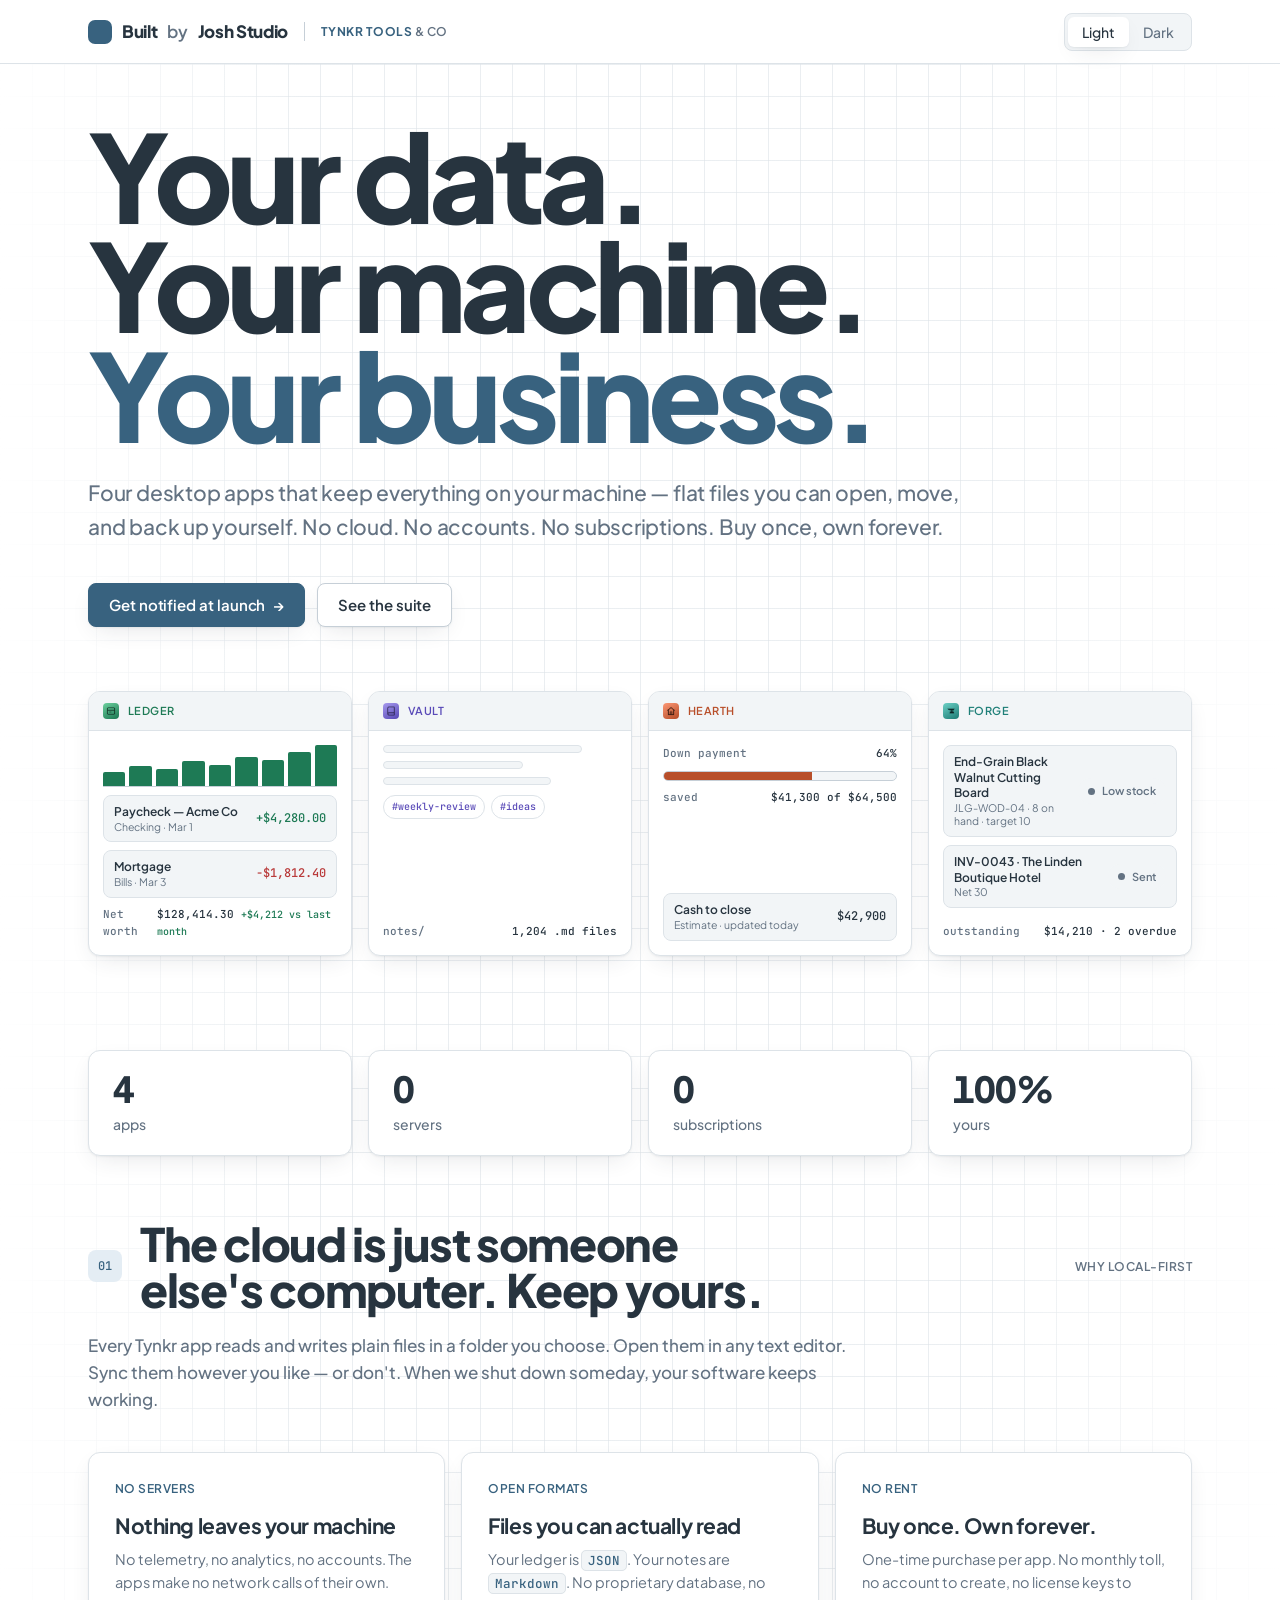
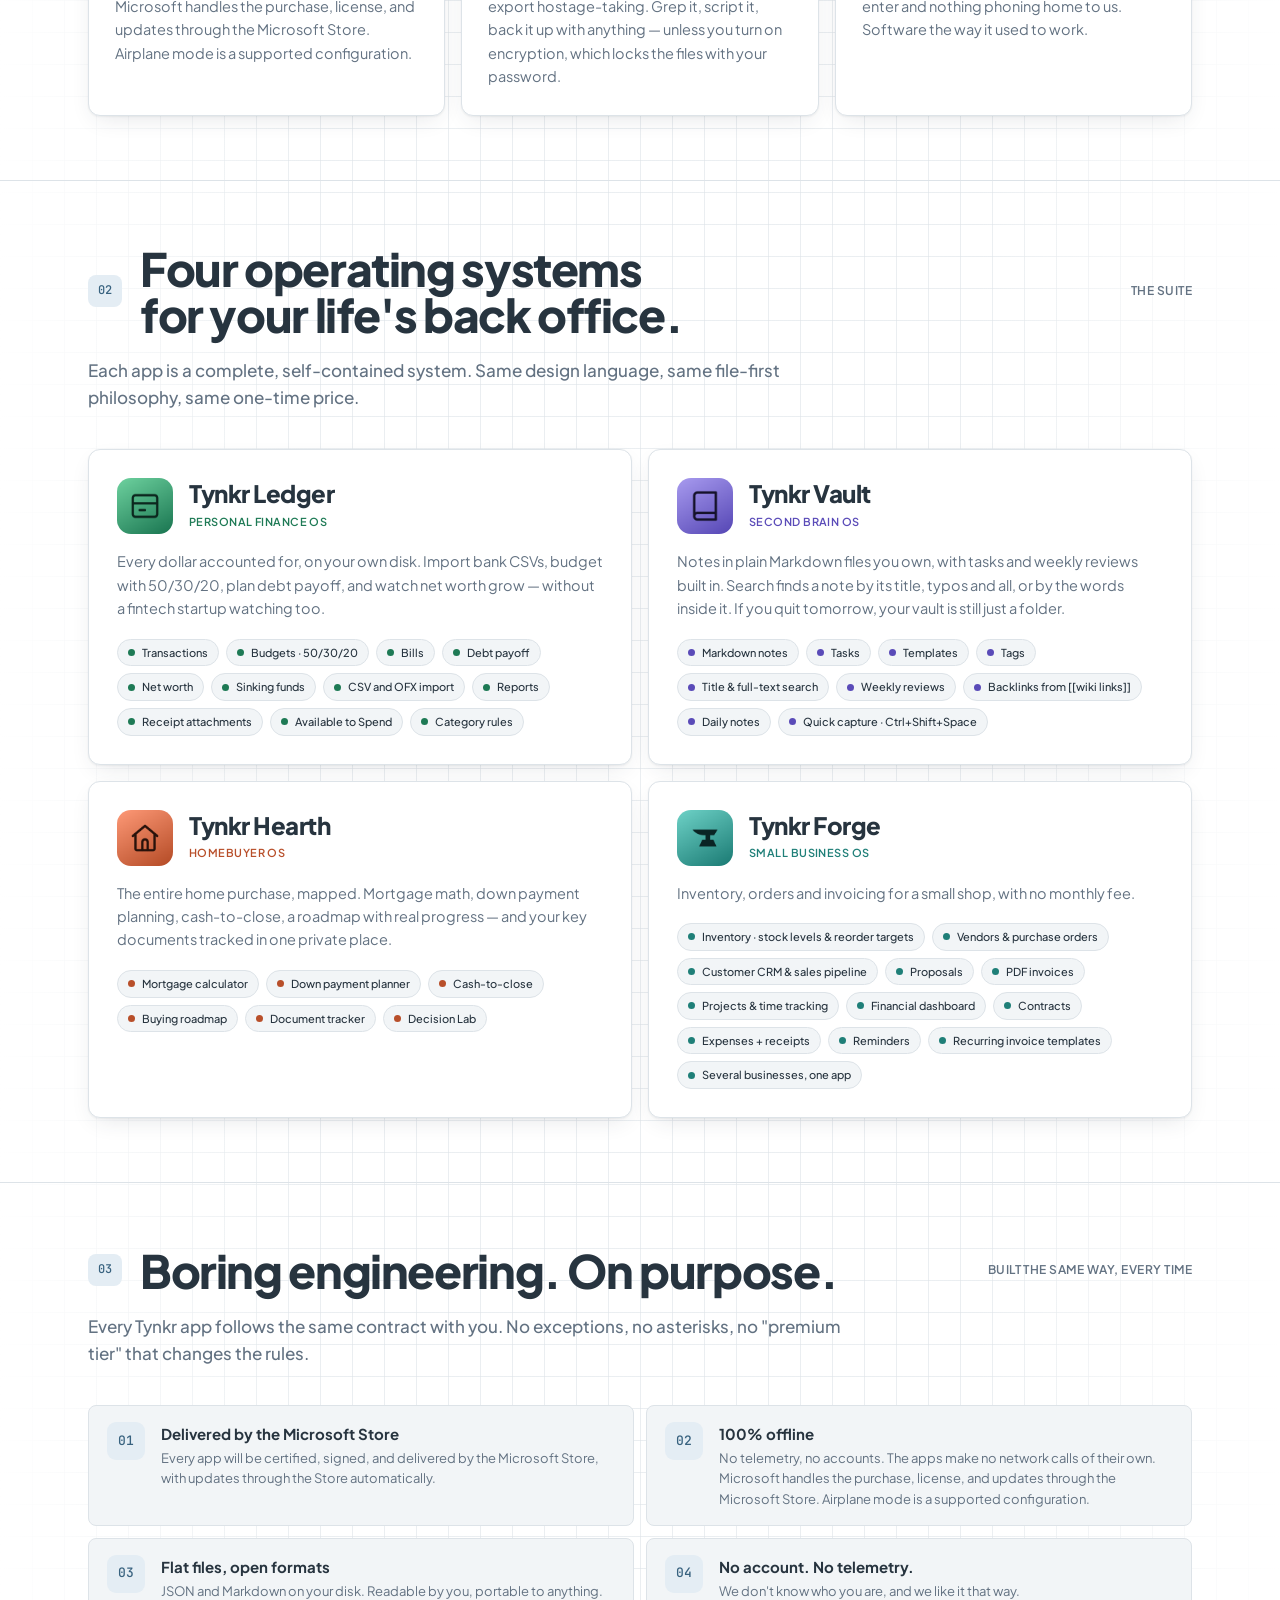
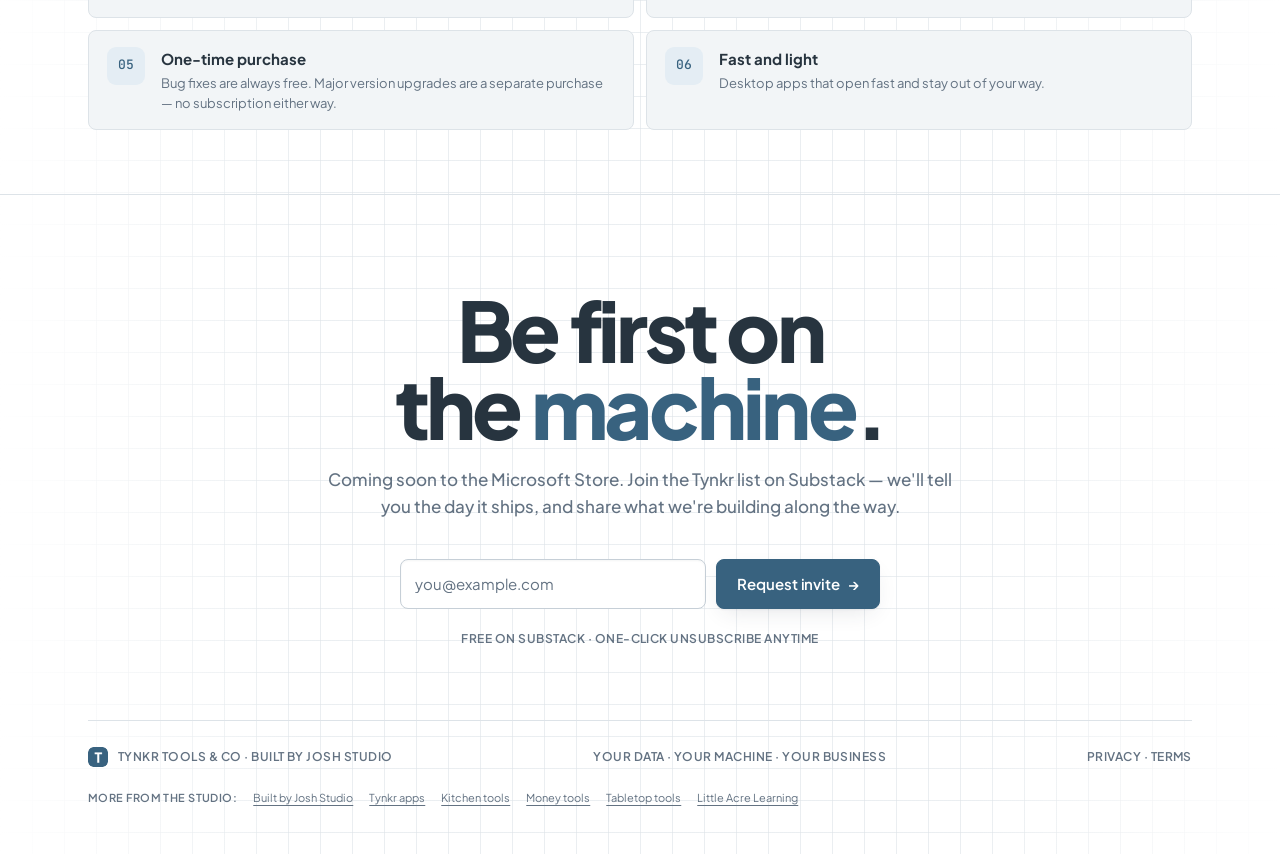
==== index.html @ cd7ef838 "Forge dark hero, stock row, verified feature badges + Hearth rows, Vault encryption FAQ; drop unused" ====
<!doctype html>
<html lang="en" data-theme="light" data-screen-label="Tynkr Landing — Kinetic">
<head>
<meta charset="utf-8">
<!-- Google Analytics 4 -->
<script async src="https://www.googletagmanager.com/gtag/js?id=G-QDSPBB7S9J"></script>
<script>
  window.dataLayer = window.dataLayer || [];
  function gtag(){dataLayer.push(arguments);}
  gtag('js', new Date());
  gtag('config', 'G-QDSPBB7S9J');
</script>
<meta name="viewport" content="width=device-width,initial-scale=1">
<title>Tynkr Tools &amp; Co — Your data. Your machine. Your business.</title>
<meta name="description" content="Four privacy-first desktop apps for Windows. Your data in flat files on your machine — no cloud, no accounts, no subscriptions.">
<meta name="robots" content="max-image-preview:large, max-snippet:-1, max-video-preview:-1">
<link rel="canonical" href="https://tynkr.builtbyjoshstudio.com/">
<meta property="og:title" content="Tynkr Tools &amp; Co — Your data. Your machine. Your business.">
<meta property="og:description" content="Four privacy-first desktop apps for Windows. Your data in flat files on your machine — no cloud, no accounts, no subscriptions.">
<meta property="og:image" content="https://tynkr.builtbyjoshstudio.com/assets/og-card.png">
<meta property="og:image:width" content="1200">
<meta property="og:image:height" content="630">
<meta property="og:image:alt" content="Tynkr Tools & Co — Your data. Your machine. Your business.">
<meta property="og:site_name" content="Tynkr Tools & Co">
<meta name="twitter:card" content="summary_large_image">
<meta name="twitter:image" content="https://tynkr.builtbyjoshstudio.com/assets/og-card.png">
<link rel="icon" href="/favicon.ico" sizes="any">
<link rel="icon" type="image/png" sizes="32x32" href="/favicon-32x32.png">
<link rel="icon" type="image/png" sizes="16x16" href="/favicon-16x16.png">
<link rel="apple-touch-icon" sizes="180x180" href="/apple-touch-icon.png">
<meta property="og:type" content="website">
<meta property="og:url" content="https://tynkr.builtbyjoshstudio.com/">
<script type="application/ld+json">{"@context":"https://schema.org","@type":"Organization","name":"Tynkr Tools & Co","url":"https://tynkr.builtbyjoshstudio.com/","logo":"https://tynkr.builtbyjoshstudio.com/assets/tynkr-tools-512.png","email":"support@builtbyjoshstudio.com","parentOrganization":{"@type":"Organization","@id":"https://builtbyjoshstudio.com/#organization","name":"Built by Josh Studio LLC","url":"https://builtbyjoshstudio.com/"}}</script>
<script type="application/ld+json">{"@context":"https://schema.org","@type":"WebSite","name":"Tynkr Tools & Co","url":"https://tynkr.builtbyjoshstudio.com/","description":"Four privacy-first desktop apps for Windows. Your data in flat files on your machine — no cloud, no accounts, no subscriptions."}</script>
<script type="application/ld+json">{"@context":"https://schema.org","@type":"ItemList","name":"Tynkr desktop app suite","itemListElement":[{"@type":"ListItem","position":1,"name":"Tynkr Ledger — Personal Finance OS","url":"https://tynkr.builtbyjoshstudio.com/ledger/"},{"@type":"ListItem","position":2,"name":"Tynkr Vault — Second Brain OS","url":"https://tynkr.builtbyjoshstudio.com/vault/"},{"@type":"ListItem","position":3,"name":"Tynkr Hearth — Homebuyer OS","url":"https://tynkr.builtbyjoshstudio.com/hearth/"},{"@type":"ListItem","position":4,"name":"Tynkr Forge — Small Business OS","url":"https://tynkr.builtbyjoshstudio.com/forge/"}]}</script>
<link rel="preload" href="/fonts/PlusJakartaSans-Variable.woff2" as="font" type="font/woff2" crossorigin>
<link rel="stylesheet" href="/css/tokens.css">
<link rel="stylesheet" href="/css/components.css">
<link rel="stylesheet" href="/css/tynkr.css">
</head>
<body>

<!-- ===== TOP BAR ===== -->
<header class="nav tk-nav">
  <div class="wrap">
    <div class="tk-brand">
      <a class="wordmark" href="/">Built <em>by</em> Josh Studio</a>
      <span class="line-tag"><b>TYNKR TOOLS</b> &amp; CO</span>
    </div>
    <div class="switch" role="group" aria-label="Theme">
      <button type="button" data-theme-btn="light" aria-pressed="true">Light</button>
      <button type="button" data-theme-btn="dark" aria-pressed="false">Dark</button>
    </div>
  </div>
</header>

<main>

  <!-- ===== HERO ===== -->
  <header class="hero" data-screen-label="Hero">
    <div class="wrap">
      <h1>Your data.<br>Your machine.<br><span class="em">Your business.</span></h1>
      <p class="hero-sub">Four desktop apps that keep everything on your machine — flat files you can open, move, and back up yourself. No cloud. No accounts. No subscriptions. Buy once, own forever.</p>

      <div class="hero-cta">
        <a class="btn primary" href="#beta">Get notified at launch <span class="arr">→</span></a>
        <a class="btn ghost" href="#apps">See the suite</a>
      </div>

      <!-- suite visual: flat solid app windows -->
      <div class="suite" aria-hidden="true">
        <div class="appwin">
          <div class="tbar"><img data-appfb="ledger" src="assets/tynkr-ledger-300.png" alt="" width="300" height="300">Ledger</div>
          <div class="body">
            <div class="spark" id="spark" aria-hidden="true"><i style="height:34%"></i><i style="height:48%"></i><i style="height:41%"></i><i style="height:60%"></i><i style="height:52%"></i><i style="height:71%"></i><i style="height:64%"></i><i style="height:83%"></i><i style="height:100%"></i></div>
            <div class="txstack" id="txstack">
              <div class="mini"><div><div class="tt">Paycheck — Acme Co</div><div class="ss">Checking · Mar 1</div></div><span class="amt" style="color:var(--pos)">+$4,280.00</span></div>
              <div class="mini"><div><div class="tt">Mortgage</div><div class="ss">Bills · Mar 3</div></div><span class="amt" style="color:var(--neg)">−$1,812.40</span></div>
            </div>
            <div class="klabel"><span>Net worth</span><span><b id="networth">$128,414.30</b><i class="delta">+$4,212 vs last month</i></span></div>
          </div>
        </div>
        <div class="appwin">
          <div class="tbar"><img data-appfb="vault" src="assets/tynkr-vault-300.png" alt="" width="300" height="300">Vault</div>
          <div class="body">
            <div class="noteline a"></div>
            <div class="noteline b"></div>
            <div class="noteline c"></div>
            <div class="tagrow"><span>#weekly-review</span><span>#ideas</span></div>
            <div class="klabel"><span>notes/</span><b>1,204 .md files</b></div>
          </div>
        </div>
        <div class="appwin">
          <div class="tbar"><img data-appfb="hearth" src="assets/tynkr-hearth-300.png" alt="" width="300" height="300">Hearth</div>
          <div class="body">
            <div class="klabel"><span>Down payment</span><b>64%</b></div>
            <div class="prog" id="hearth-prog"><i></i></div>
            <div class="klabel"><span>saved</span><b>$41,300 of $64,500</b></div>
            <div class="mini"><div><div class="tt">Cash to close</div><div class="ss">Estimate · updated today</div></div><span class="amt">$42,900</span></div>
          </div>
        </div>
        <div class="appwin">
          <div class="tbar"><img data-appfb="forge" src="assets/tynkr-forge-300.png" alt="" width="300" height="300">Forge</div>
          <div class="body">
            <div class="mini"><div><div class="tt">End-Grain Black Walnut Cutting Board</div><div class="ss">JLG-WOD-04 · 8 on hand · target 10</div></div><span class="badge plain"><span class="d"></span>Low stock</span></div>
            <div class="mini"><div><div class="tt">INV-0043 · The Linden Boutique Hotel</div><div class="ss">Net 30</div></div><span class="badge plain"><span class="d"></span>Sent</span></div>
            <div class="klabel"><span>outstanding</span><b>$14,210 · 2 overdue</b></div>
          </div>
        </div>
      </div>
    </div>
  </header>

  <!-- ===== STATS BAND ===== -->
  <div class="statband" data-screen-label="Stats band">
    <div class="wrap statrow" id="statrow">
      <div class="stat"><b data-count="4" data-suffix="">4</b><span>apps</span></div>
      <div class="stat"><b data-count="0" data-suffix="">0</b><span>servers</span></div>
      <div class="stat"><b data-count="0" data-suffix="">0</b><span>subscriptions</span></div>
      <div class="stat"><b data-count="100" data-suffix="%">100%</b><span>yours</span></div>
    </div>
  </div>

  <!-- ===== 01 · LOCAL-FIRST ===== -->
  <section class="s" id="local-first" style="margin-top:0;border-top:0" data-screen-label="Local-first pitch">
    <div class="wrap">
      <div class="s-head reveal">
        <span class="s-num">01</span>
        <h2>The cloud is just someone else's computer. Keep yours.</h2>
        <span class="tag">Why local-first</span>
      </div>
      <p class="lead reveal">Every Tynkr app reads and writes plain files in a folder you choose. Open them in any text editor. Sync them however you like — or don't. When we shut down someday, your software keeps working.</p>
      <div class="panel-grid">
        <div class="panel reveal">
          <span class="cap">No servers</span>
          <h3>Nothing leaves your machine</h3>
          <p>No telemetry, no analytics, no accounts. The apps make no network calls of their own. Microsoft handles the purchase, license, and updates through the Microsoft Store. Airplane mode is a supported configuration.</p>
        </div>
        <div class="panel reveal">
          <span class="cap">Open formats</span>
          <h3>Files you can actually read</h3>
          <p>Your ledger is <code>JSON</code>. Your notes are <code>Markdown</code>. No proprietary database, no export hostage-taking. Grep it, script it, back it up with anything — unless you turn on encryption, which locks the files with your password.</p>
        </div>
        <div class="panel reveal">
          <span class="cap">No rent</span>
          <h3>Buy once. Own forever.</h3>
          <p>One-time purchase per app. No monthly toll, no account to create, no license keys to enter and nothing phoning home to us. Software the way it used to work.</p>
        </div>
      </div>
    </div>
  </section>

  <!-- ===== 02 · THE SUITE ===== -->
  <section class="s" id="apps" data-screen-label="Four apps">
    <div class="wrap">
      <div class="s-head reveal">
        <span class="s-num">02</span>
        <h2>Four operating systems for your life's back office.</h2>
        <span class="tag">The suite</span>
      </div>
      <p class="lead reveal">Each app is a complete, self-contained system. Same design language, same file-first philosophy, same one-time price.</p>
      <div class="apps-grid">
        <a class="app-card reveal" href="/ledger/" style="--ac:var(--c-ledger)">
          <div class="app-head">
            <img data-appfb="ledger" src="assets/tynkr-ledger-300.png" alt="Tynkr Ledger icon" width="300" height="300">
            <div><span class="name">Tynkr Ledger</span><span class="os">Personal Finance OS</span></div>
          </div>
          <p class="desc">Every dollar accounted for, on your own disk. Import bank CSVs, budget with 50/30/20, plan debt payoff, and watch net worth grow — without a fintech startup watching too.</p>
          <div class="feat">
            <span class="badge"><span class="d"></span>Transactions</span><span class="badge"><span class="d"></span>Budgets · 50/30/20</span><span class="badge"><span class="d"></span>Bills</span><span class="badge"><span class="d"></span>Debt payoff</span><span class="badge"><span class="d"></span>Net worth</span><span class="badge"><span class="d"></span>Sinking funds</span><span class="badge"><span class="d"></span>CSV and OFX import</span><span class="badge"><span class="d"></span>Reports</span><span class="badge"><span class="d"></span>Receipt attachments</span><span class="badge"><span class="d"></span>Available to Spend</span><span class="badge"><span class="d"></span>Category rules</span>
          </div>
        </a>
        <a class="app-card reveal" href="/vault/" style="--ac:var(--c-vault)">
          <div class="app-head">
            <img data-appfb="vault" src="assets/tynkr-vault-300.png" alt="Tynkr Vault icon" width="300" height="300">
            <div><span class="name">Tynkr Vault</span><span class="os">Second Brain OS</span></div>
          </div>
          <p class="desc">Notes in plain Markdown files you own, with tasks and weekly reviews built in. Search finds a note by its title, typos and all, or by the words inside it. If you quit tomorrow, your vault is still just a folder.</p>
          <div class="feat">
            <span class="badge"><span class="d"></span>Markdown notes</span><span class="badge"><span class="d"></span>Tasks</span><span class="badge"><span class="d"></span>Templates</span><span class="badge"><span class="d"></span>Tags</span><span class="badge"><span class="d"></span>Title &amp; full-text search</span><span class="badge"><span class="d"></span>Weekly reviews</span><span class="badge"><span class="d"></span>Backlinks from [[wiki links]]</span><span class="badge"><span class="d"></span>Daily notes</span><span class="badge"><span class="d"></span>Quick capture · Ctrl+Shift+Space</span>
          </div>
        </a>
        <a class="app-card reveal" href="/hearth/" style="--ac:var(--c-hearth)">
          <div class="app-head">
            <img data-appfb="hearth" src="assets/tynkr-hearth-300.png" alt="Tynkr Hearth icon" width="300" height="300">
            <div><span class="name">Tynkr Hearth</span><span class="os">Homebuyer OS</span></div>
          </div>
          <p class="desc">The entire home purchase, mapped. Mortgage math, down payment planning, cash-to-close, a roadmap with real progress — and your key documents tracked in one private place.</p>
          <div class="feat">
            <span class="badge"><span class="d"></span>Mortgage calculator</span><span class="badge"><span class="d"></span>Down payment planner</span><span class="badge"><span class="d"></span>Cash-to-close</span><span class="badge"><span class="d"></span>Buying roadmap</span><span class="badge"><span class="d"></span>Document tracker</span><span class="badge"><span class="d"></span>Decision Lab</span>
          </div>
        </a>
        <a class="app-card reveal" href="/forge/" style="--ac:var(--c-forge)">
          <div class="app-head">
            <img data-appfb="forge" src="assets/tynkr-forge-300.png" alt="Tynkr Forge icon" width="300" height="300">
            <div><span class="name">Tynkr Forge</span><span class="os">Small Business OS</span></div>
          </div>
          <p class="desc">Inventory, orders and invoicing for a small shop, with no monthly fee.</p>
          <div class="feat">
            <span class="badge"><span class="d"></span>Inventory · stock levels &amp; reorder targets</span><span class="badge"><span class="d"></span>Vendors &amp; purchase orders</span><span class="badge"><span class="d"></span>Customer CRM &amp; sales pipeline</span><span class="badge"><span class="d"></span>Proposals</span><span class="badge"><span class="d"></span>PDF invoices</span><span class="badge"><span class="d"></span>Projects &amp; time tracking</span><span class="badge"><span class="d"></span>Financial dashboard</span><span class="badge"><span class="d"></span>Contracts</span><span class="badge"><span class="d"></span>Expenses + receipts</span><span class="badge"><span class="d"></span>Reminders</span><span class="badge"><span class="d"></span>Recurring invoice templates</span><span class="badge"><span class="d"></span>Several businesses, one app</span>
          </div>
        </a>
      </div>
    </div>
  </section>

  <!-- ===== 03 · ENGINEERING ===== -->
  <section class="s" id="engineering" data-screen-label="Engineering trust">
    <div class="wrap">
      <div class="s-head reveal">
        <span class="s-num">03</span>
        <h2>Boring engineering. On purpose.</h2>
        <span class="tag">Built the same way, every time</span>
      </div>
      <p class="lead reveal">Every Tynkr app follows the same contract with you. No exceptions, no asterisks, no "premium tier" that changes the rules.</p>
      <div class="eng-rows">
        <div class="li reveal"><div class="av">01</div><div><div class="tt">Delivered by the Microsoft Store</div><div class="ss">Every app will be certified, signed, and delivered by the Microsoft Store, with updates through the Store automatically.</div></div></div>
        <div class="li reveal"><div class="av">02</div><div><div class="tt">100% offline</div><div class="ss">No telemetry, no accounts. The apps make no network calls of their own. Microsoft handles the purchase, license, and updates through the Microsoft Store. Airplane mode is a supported configuration.</div></div></div>
        <div class="li reveal"><div class="av">03</div><div><div class="tt">Flat files, open formats</div><div class="ss">JSON and Markdown on your disk. Readable by you, portable to anything.</div></div></div>
        <div class="li reveal"><div class="av">04</div><div><div class="tt">No account. No telemetry.</div><div class="ss">We don't know who you are, and we like it that way.</div></div></div>
        <div class="li reveal"><div class="av">05</div><div><div class="tt">One-time purchase</div><div class="ss">Bug fixes are always free. Major version upgrades are a separate purchase — no subscription either way.</div></div></div>
        <div class="li reveal"><div class="av">06</div><div><div class="tt">Fast and light</div><div class="ss">Desktop apps that open fast and stay out of your way.</div></div></div>
      </div>
    </div>
  </section>

  <!-- ===== BETA CTA ===== -->
  <section class="closing" id="beta" data-screen-label="Beta signup">
    <div class="wrap">
      <h2 class="reveal">Be first on<br>the <span class="em">machine</span>.</h2>
      <p class="reveal">Coming soon to the Microsoft Store. Join the Tynkr list on Substack — we'll tell you the day it ships, and share what we're building along the way.</p>
      <form class="beta-form reveal" id="beta-form">
        <input type="email" name="email" required placeholder="you@example.com" aria-label="Email address">
        <button class="btn primary" type="submit">Request invite <span class="arr">→</span></button>
      </form>
      <p class="form-done" id="form-done">✓ You're on the list. One email, when it's ready. That's it.</p>
      <p class="form-err" id="form-err">Something went wrong — nothing was sent. Please try again, or email <a href="mailto:support@builtbyjoshstudio.com">support@builtbyjoshstudio.com</a>.</p>
      <p class="form-note">Free on Substack · one-click unsubscribe anytime</p>
    </div>
  </section>

  <div class="wrap">
    <div class="foot">
      <span class="fb"><img data-appfb="tools" src="assets/tynkr-tools-512.png" alt="" width="512" height="512">TYNKR TOOLS &amp; CO · BUILT BY JOSH STUDIO</span>
      <span>YOUR DATA · YOUR MACHINE · YOUR BUSINESS</span><span><a href="/privacy/">PRIVACY</a> · <a href="/terms/">TERMS</a></span>
    </div>
    <nav aria-label="More from Built by Josh Studio" class="studio-links">
      <span>More from the studio:</span>
      <a href="https://builtbyjoshstudio.com/">Built by Josh Studio</a>
      <a href="https://tynkr.builtbyjoshstudio.com/">Tynkr apps</a>
      <a href="https://tools.builtbyjoshstudio.com/">Kitchen tools</a>
      <a href="https://tools.builtbyjoshstudio.com/money/">Money tools</a>
      <a href="https://tools.builtbyjoshstudio.com/tabletop/">Tabletop tools</a>
      <a href="https://littleacrelearning.com/">Little Acre Learning</a>
    </nav>
  </div>

</main>

<script>
  document.documentElement.classList.add('js');

  const order = ['light', 'dark'];
  // Dark is the apps' own dark theme (tokens.css "dark", the same Payne's gray the apps use)
  const ATTR = { light: 'light', dark: 'dark' };
  const btns = [...document.querySelectorAll('[data-theme-btn]')];
  const reduce = window.matchMedia('(prefers-reduced-motion: reduce)').matches;

  // save = true only when the visitor picked the theme; the default is never written
  function applyTheme(t, save) {
    document.documentElement.setAttribute('data-theme', ATTR[t]);
    btns.forEach(b => b.setAttribute('aria-pressed', b.dataset.themeBtn === t ? 'true' : 'false'));
    if (save) { try { localStorage.setItem('tynkr-site-theme', t); } catch (e) {} }
  }

  function setTheme(t, evt) {
    if (!document.startViewTransition || reduce || !evt) { applyTheme(t, true); return; }
    const x = evt.clientX, y = evt.clientY;
    const r = Math.hypot(Math.max(x, innerWidth - x), Math.max(y, innerHeight - y));
    const vt = document.startViewTransition(() => applyTheme(t, true));
    vt.ready.then(() => {
      document.documentElement.animate(
        { clipPath: [`circle(0px at ${x}px ${y}px)`, `circle(${r}px at ${x}px ${y}px)`] },
        { duration: 560, easing: 'cubic-bezier(.4,0,.2,1)', pseudoElement: '::view-transition-new(root)' }
      );
    }).catch(() => {});
    vt.finished.catch(() => {});
  }

  btns.forEach(b => b.addEventListener('click', (e) => setTheme(b.dataset.themeBtn, e)));

  // restore the visitor's own choice; the site opens light (an old saved "mist" opens light too)
  try {
    if (localStorage.getItem('tynkr-site-theme') === 'dark') applyTheme('dark', false);
  } catch (e) {}

  // scroll reveal
  if (!reduce && 'IntersectionObserver' in window) {
    const io = new IntersectionObserver((entries) => {
      entries.forEach((en, i) => {
        if (en.isIntersecting) {
          en.target.style.transitionDelay = Math.min(i * 60, 240) + 'ms';
          en.target.classList.add('in');
          io.unobserve(en.target);
        }
      });
    }, { threshold: 0.12, rootMargin: '0px 0px -8% 0px' });
    document.querySelectorAll('.reveal').forEach(el => io.observe(el));
  } else {
    document.querySelectorAll('.reveal').forEach(el => el.classList.add('in'));
  }

  // beta form — send subscribers to the Tynkr Tools & Co Substack, email pre-filled.
  const SUBSTACK_SUBSCRIBE = 'https://tynkrtoolsco.substack.com/subscribe';
  const betaForm = document.getElementById('beta-form');
  betaForm.addEventListener('submit', (e) => {
    e.preventDefault();
    const input = betaForm.querySelector('input[name="email"]');
    const email = (input.value || '').trim();
    if (!email) { input.focus(); return; }
    const btn = betaForm.querySelector('button');
    btn.disabled = true; btn.firstChild.textContent = 'Taking you there… ';
    window.location.href = SUBSTACK_SUBSCRIBE + '?email=' + encodeURIComponent(email);
  });

  // ---- fintech instrument layer: count-ups, spark reveal, progress fill, live tx ----
  const easeOut = t => 1 - Math.pow(1 - t, 3);

  function countUp(el, target, dur, fmt) {
    if (reduce) { el.textContent = fmt(target); return; }
    const t0 = performance.now();
    (function frame(now) {
      const p = Math.min((now - t0) / dur, 1);
      el.textContent = fmt(target * easeOut(p));
      if (p < 1) requestAnimationFrame(frame);
    })(t0);
  }

  const money = v => '$' + v.toLocaleString('en-US', { minimumFractionDigits: 2, maximumFractionDigits: 2 });

  // net worth + spark + progress: trigger on first reveal of the suite
  const suite = document.querySelector('.suite');
  if (suite) {
    const suiteIO = new IntersectionObserver((es) => {
      es.forEach(en => {
        if (!en.isIntersecting) return;
        suiteIO.disconnect();
        countUp(document.getElementById('networth'), 128414.30, 900, money);
        document.getElementById('spark').classList.add('in');
        requestAnimationFrame(() => document.getElementById('hearth-prog').classList.add('fill'));
      });
    }, { threshold: 0.3 });
    suiteIO.observe(suite);
  }

  // stats band count-ups
  const statrow = document.getElementById('statrow');
  if (statrow) {
    const statIO = new IntersectionObserver((es) => {
      es.forEach(en => {
        if (!en.isIntersecting) return;
        statIO.disconnect();
        statrow.querySelectorAll('[data-count]').forEach(el => {
          const target = +el.dataset.count, sfx = el.dataset.suffix || '';
          countUp(el, target, 900, v => Math.round(v) + sfx);
        });
      });
    }, { threshold: 0.4 });
    statIO.observe(statrow);
  }

  // live transaction feed — cycles while on screen, pauses off-viewport
  const TX = [
    { tt: 'Grocery Outlet', ss: 'Checking · Mar 4', amt: '−$86.12', neg: true },
    { tt: 'Transfer to savings', ss: 'Transfer · Mar 5', amt: '+$150.00', neg: false },
    { tt: 'Electric bill', ss: 'Bills · Mar 6', amt: '−$114.60', neg: true },
    { tt: 'Freelance invoice', ss: 'Checking · Mar 7', amt: '+$975.00', neg: false },
    { tt: 'Internet', ss: 'Bills · Mar 8', amt: '−$69.99', neg: true },
    { tt: 'CSV import — 34 rows', ss: 'Chase · Mar 9', amt: '✓', neg: false }
  ];
  const stack = document.getElementById('txstack');
  if (stack && !reduce) {
    let txi = 0, timer = null;
    const feedIO = new IntersectionObserver((es) => {
      es.forEach(en => {
        if (en.isIntersecting && !timer) timer = setInterval(tick, 6000);
        if (!en.isIntersecting && timer) { clearInterval(timer); timer = null; }
      });
    }, { threshold: 0.2 });
    feedIO.observe(stack);
    function tick() {
      const tx = TX[txi++ % TX.length];
      const row = document.createElement('div');
      row.className = 'mini enter';
      row.innerHTML = '<div><div class="tt"></div><div class="ss"></div></div>' +
        '<span class="amt" style="color:var(' + (tx.neg ? '--neg' : '--pos') + ')"></span>';
      row.querySelector('.tt').textContent = tx.tt;
      row.querySelector('.ss').textContent = tx.ss;
      row.querySelector('.amt').textContent = tx.amt;
      const rows = stack.querySelectorAll('.mini');
      const last = rows[rows.length - 1];
      last.classList.add('exit');
      stack.prepend(row);
      setTimeout(() => last.remove(), 320);
    }
  }

  // icon fallback — flat colored square with app initial if a PNG fails.
  // Runs on the error event AND on images that already 404'd before this
  // script attached (complete && naturalWidth === 0), so the fallback is
  // reliable regardless of when the failed load resolves.
  const FB = { ledger: 'var(--c-ledger)', vault: 'var(--c-vault)', hearth: 'var(--c-hearth)', forge: 'var(--c-forge)', tools: 'var(--accent)' };
  function appFallback(img) {
    if (!img.parentNode) return;
    const app = img.dataset.appfb;
    const size = Math.round(img.getBoundingClientRect().width) || 20;
    const fb = document.createElement('span');
    fb.setAttribute('role', 'img');
    fb.setAttribute('aria-label', img.alt || ('Tynkr ' + app));
    fb.style.cssText = 'display:inline-grid;place-items:center;flex-shrink:0;' +
      'width:' + size + 'px;height:' + size + 'px;border-radius:' + Math.round(size * .24) + 'px;' +
      'background:' + FB[app] + ';color:var(--accent-ink);font-family:var(--font-display);' +
      'font-weight:800;font-size:' + Math.round(size * .52) + 'px;line-height:1;';
    fb.textContent = app.charAt(0).toUpperCase();
    img.replaceWith(fb);
  }
  document.querySelectorAll('img[data-appfb]').forEach(img => {
    img.addEventListener('error', () => appFallback(img), { once: true });
    if (img.complete && img.naturalWidth === 0) appFallback(img);
  });
</script>

</body>
</html>
---- css/tokens.css ----
/* ==========================================================================
   Built by Josh Studio — "Ledger" tokens
   Light-first, white and Payne's gray, one steel blue; a Payne's-gray dark for the apps and a cosmic edition for the zodiac. Linked by every page.
   Default is light; data-theme="slate" (or "dark") is the apps' and tools' dark theme,
   data-theme="cosmic" the zodiac pages. Token names follow Kinetic v5 so
   nothing breaks; old --bbj-* / --tynkr-* names are aliased at the end.
   ========================================================================== */

:root, [data-theme="light"] {
  /* --- ground ------------------------------------------------------------ */
  --canvas:      #ffffff;   /* page */
  --surface:     #ffffff;   /* cards (edge + shadow separate them) */
  --surface-2:   #f2f5f7;   /* inset, cool Payne's tint */
  --surface-3:   #e6ebef;
  --ink:         #27343f;   /* Payne's gray, deep. 12.7:1 on white */
  --ink-2:       #34434f;   /* body text */
  --muted:       #637282;   /* secondary text, 4.9:1 on white */
  --line:        #dde3e8;
  --line-2:      #c6cfd7;

  /* --- brand blue --------------------------------------------------------- */
  --accent:      #38627f;   /* steel blue, Payne's lifted toward action. 6.5:1 on white */
  --accent-ink:  #ffffff;
  --accent-soft: #e4edf4;
  --accent-deep: #27343f;   /* Payne's gray — hero panels, footer */
  --accent-2:    #b5731e;   /* warm brass: the highlighted phrase at display size (4:1, large text only), covers, markers */

  /* --- status --------------------------------------------------------------- */
  --pos:         #1e7a55;   /* 5.3:1 on white */
  --pos-soft:    #e3f3ec;
  --neg:         #b93a3a;   /* 5.6:1 on white */
  --neg-soft:    #fdeaea;

  /* --- shadow: real, soft, two layers ------------------------------------- */
  --shadow:      0 1px 2px rgba(39,52,63,.06), 0 8px 24px -8px rgba(39,52,63,.14);
  --shadow-lg:   0 2px 4px rgba(39,52,63,.06), 0 24px 48px -16px rgba(39,52,63,.2);

  /* --- type ------------------------------------------------------------------ */
  --font-display: "Plus Jakarta Sans", ui-sans-serif, system-ui, sans-serif;
  --font-ui:      "Plus Jakarta Sans", ui-sans-serif, system-ui, sans-serif;
  --font-mono:    "JetBrains Mono", ui-monospace, SFMono-Regular, Menlo, monospace;
  --font-body:    var(--font-ui);

  --text-display: clamp(2.75rem, 5.4vw, 4.75rem);
  --text-h1:      clamp(2.25rem, 3.8vw, 3.25rem);
  --text-h2:      2rem;
  --text-h3:      1.25rem;
  --text-h4:      1.0625rem;
  --text-lead:    1.1875rem;
  --text-body:    1rem;
  --text-ui:      0.9375rem;
  --text-small:   0.875rem;
  --text-label:   0.75rem;

  --leading-display: 1.02;
  --leading-heading: 1.15;
  --leading-body:    1.6;
  --tracking-display: -0.03em;
  --tracking-heading: -0.02em;
  --tracking-label:   0.04em;

  --weight-display: 800;
  --weight-regular: 400;
  --weight-medium:  500;
  --weight-semibold: 600;

  /* --- space ------------------------------------------------------------------- */
  --space-1: 4px;  --space-2: 8px;  --space-3: 12px; --space-4: 16px;
  --space-5: 20px; --space-6: 24px; --space-7: 28px; --space-8: 32px;
  --space-10: 40px; --space-12: 48px; --space-16: 64px; --space-24: 96px;
  --container-max: 1200px;
  --measure: 66ch;
  --gutter: 24px;
  --section-pad: 88px;

  /* --- shape -------------------------------------------------------------------- */
  --r:      12px;   /* cards, media */
  --r-s:    8px;    /* inputs, buttons, chips */
  --r-lg:   20px;   /* hero panels */
  --r-pill: 999px;  /* badges only */
  --rule:   1px solid var(--line-2);
  --hair:   1px solid var(--line);

  /* --- motion --------------------------------------------------------------------- */
  --ease:   cubic-bezier(.2, .7, .2, 1);
  --t-fast: .15s;
  --t-base: .25s;
}

[data-theme="dark"], [data-theme="slate"] {
  /* Payne's gray, dark: the apps' and tools' dark theme */
  --canvas:      #1e2a35;
  --surface:     #263440;
  --surface-2:   #2e3d4a;
  --surface-3:   #374756;
  --ink:         #f2f5f7;
  --ink-2:       #e6ebef;
  --muted:       #a3b1bf;   /* 6.7:1 on canvas */
  --line:        #34434f;
  --line-2:      #46586a;
  --accent:      #9cc3e3;   /* steel lifted: 7.9:1 on canvas */
  --accent-ink:  #1e2a35;
  --accent-soft: #2e3d4a;
  --accent-deep: #141d25;
  --accent-2:    #e0a95a;
  --pos:         #6fd3a0;
  --pos-soft:    #1e3a2d;
  --neg:         #ff9494;
  --neg-soft:    #4a2525;
  --shadow:      0 1px 2px rgba(0,0,0,.25), 0 8px 24px -8px rgba(0,0,0,.45);
  --shadow-lg:   0 2px 4px rgba(0,0,0,.25), 0 24px 48px -16px rgba(0,0,0,.55);
}

[data-theme="cosmic"] {
  /* the zodiac edition: deep indigo, gold signal, nebula and stars (see .cosmos in components.css) */
  --canvas:      #090a1a;
  --surface:     #12143a;
  --surface-2:   #1a1d4d;
  --surface-3:   #23276a;
  --ink:         #f3f0ff;
  --ink-2:       #e6e2ff;
  --muted:       #a9a6cf;   /* 8.5:1 on canvas */
  --line:        #272a5c;
  --line-2:      #3a3e7a;
  --accent:      #f2c76b;   /* gold: 12.3:1 on canvas */
  --accent-ink:  #1a1200;
  --accent-soft: #3a2f12;
  --accent-deep: #05061a;
  --accent-2:    #f2c76b;
  --pos:         #7fe0b0;
  --pos-soft:    #163a2c;
  --neg:         #ff9a9a;
  --neg-soft:    #4a2030;
  --nebula-1:    rgba(118, 78, 220, .38);   /* NEW: violet */
  --nebula-2:    rgba(236, 96, 160, .18);   /* NEW: magenta */
  --nebula-3:    rgba(242, 199, 107, .10);  /* NEW: gold */
  --shadow:      0 1px 2px rgba(0,0,0,.3), 0 8px 24px -8px rgba(0,0,0,.5);
  --shadow-lg:   0 2px 4px rgba(0,0,0,.3), 0 24px 48px -16px rgba(0,0,0,.6);
}

@media (prefers-reduced-motion: reduce) {
  :root { --t-fast: 0s; --t-base: 0s; }
}

/* --- old names keep resolving (extend from your current tokens.css) ------ */
:root {
  --bbj-canvas: var(--canvas);   --tynkr-canvas: var(--canvas);
  --bbj-surface: var(--surface); --tynkr-surface: var(--surface);
  --bbj-surface-2: var(--surface-2); --tynkr-surface-2: var(--surface-2);
  --bbj-ink: var(--ink);         --tynkr-ink: var(--ink);
  --bbj-muted: var(--muted);     --tynkr-muted: var(--muted);
  --bbj-line: var(--line);       --tynkr-line: var(--line);
  --bbj-line-2: var(--line-2);   --tynkr-line-2: var(--line-2);
  --bbj-accent: var(--accent);   --tynkr-accent: var(--accent);
  --bbj-accent-2: var(--accent); --tynkr-accent-2: var(--accent);
  --bbj-shadow: var(--shadow);   --tynkr-shadow: var(--shadow);
  --bbj-font-display: var(--font-display); --tynkr-font-display: var(--font-display);
  --bbj-font-ui: var(--font-ui);           --tynkr-font-ui: var(--font-ui);
  --bbj-font-mono: var(--font-mono);       --tynkr-font-mono: var(--font-mono);
  /* names the previous tokens.css defined that the list above lacks */
  --bbj-bg: var(--canvas);       --tynkr-bg: var(--canvas);
  --bbj-text: var(--ink);        --tynkr-text: var(--ink);
  --bbj-border: var(--line);     --tynkr-border: var(--line);
  --tynkr-orange: var(--accent);
  --body-read: var(--ink-2);
  --nav-border: var(--line);
}

/* --- fonts: self-hosted, preloaded. One variable file (+ italic if you use it). --- */
@font-face {
  font-family: "Plus Jakarta Sans";
  src: url("../fonts/PlusJakartaSans-Variable.woff2") format("woff2");
  font-weight: 400 800;
  font-style: normal;
  font-display: swap;
}
/* JetBrains Mono: the existing self-hosted files, unchanged. */
@font-face {
  font-family: 'JetBrains Mono';
  font-style: normal;
  font-weight: 500;
  font-display: swap;
  src: url('/css/fonts/jetbrains-mono-500-latin-ext.woff2') format('woff2');
  unicode-range: U+0100-02BA, U+02BD-02C5, U+02C7-02CC, U+02CE-02D7, U+02DD-02FF, U+0304, U+0308, U+0329, U+1D00-1DBF, U+1E00-1E9F, U+1EF2-1EFF, U+2020, U+20A0-20AB, U+20AD-20C0, U+2113, U+2C60-2C7F, U+A720-A7FF;
}
@font-face {
  font-family: 'JetBrains Mono';
  font-style: normal;
  font-weight: 500;
  font-display: swap;
  src: url('/css/fonts/jetbrains-mono-500-latin.woff2') format('woff2');
  unicode-range: U+0000-00FF, U+0131, U+0152-0153, U+02BB-02BC, U+02C6, U+02DA, U+02DC, U+0304, U+0308, U+0329, U+2000-206F, U+20AC, U+2122, U+2191, U+2193, U+2212, U+2215, U+FEFF, U+FFFD;
}
@font-face {
  font-family: 'JetBrains Mono';
  font-style: normal;
  font-weight: 700;
  font-display: swap;
  src: url('/css/fonts/jetbrains-mono-700-latin-ext.woff2') format('woff2');
  unicode-range: U+0100-02BA, U+02BD-02C5, U+02C7-02CC, U+02CE-02D7, U+02DD-02FF, U+0304, U+0308, U+0329, U+1D00-1DBF, U+1E00-1E9F, U+1EF2-1EFF, U+2020, U+20A0-20AB, U+20AD-20C0, U+2113, U+2C60-2C7F, U+A720-A7FF;
}
@font-face {
  font-family: 'JetBrains Mono';
  font-style: normal;
  font-weight: 700;
  font-display: swap;
  src: url('/css/fonts/jetbrains-mono-700-latin.woff2') format('woff2');
  unicode-range: U+0000-00FF, U+0131, U+0152-0153, U+02BB-02BC, U+02C6, U+02DA, U+02DC, U+0304, U+0308, U+0329, U+2000-206F, U+20AC, U+2122, U+2191, U+2193, U+2212, U+2215, U+FEFF, U+FFFD;
}
---- css/components.css ----
/* ==========================================================================
   Built by Josh Studio — "Ledger" components
   Loads after tokens.css. Plain CSS, no build step. White ground, navy text,
   one blue, soft two-layer shadows, 8–12px corners, big tabular numbers.
   ========================================================================== */

/* --- base ----------------------------------------------------------------- */
*, *::before, *::after { box-sizing: border-box; }
html { -webkit-text-size-adjust: 100%; }
body { margin: 0; background: var(--canvas); color: var(--ink); font-family: var(--font-ui); font-size: var(--text-body); line-height: var(--leading-body); -webkit-font-smoothing: antialiased; }
h1, h2, h3, h4 { font-family: var(--font-display); font-weight: var(--weight-display); line-height: var(--leading-heading); letter-spacing: var(--tracking-heading); margin: 0 0 var(--space-4); color: var(--ink); text-wrap: balance; }
h1 { font-size: var(--text-h1); }
h2 { font-size: var(--text-h2); }
h3 { font-size: var(--text-h3); font-weight: 700; letter-spacing: -0.01em; }
h4 { font-size: var(--text-h4); font-weight: 700; letter-spacing: -0.005em; }
.display { font-size: var(--text-display); line-height: var(--leading-display); letter-spacing: var(--tracking-display); font-weight: 800; }
.hi { color: var(--accent); font-style: normal; }
.display .hi, h1 .hi { color: var(--accent-2); }   /* the warm phrase, display sizes only */
p { margin: 0 0 var(--space-4); max-width: var(--measure); color: var(--ink-2); }
a { color: var(--accent); text-decoration: none; font-weight: 500; transition: color var(--t-fast) var(--ease); }
a:hover { text-decoration: underline; text-underline-offset: 3px; }
:focus-visible { outline: 2px solid var(--accent); outline-offset: 2px; border-radius: var(--r-s); }
::selection { background: var(--accent); color: var(--accent-ink); }
img { max-width: 100%; display: block; }
.mono { font-family: var(--font-mono); font-variant-numeric: tabular-nums; }
.wrap { max-width: var(--container-max); margin: 0 auto; padding: 0 var(--gutter); }
.measure { max-width: var(--measure); }
hr, .rule { border: 0; border-top: var(--hair); margin: var(--space-8) 0; }
.hair { border: 0; border-top: var(--hair); }

/* --- eyebrow: blue, semibold, small --------------------------------------- */
.eyebrow { display: inline-flex; align-items: center; gap: var(--space-2); font-family: var(--font-ui); font-size: var(--text-small); font-weight: 600; letter-spacing: 0; text-transform: none; color: var(--accent); margin: 0 0 var(--space-3); }
.eyebrow::before { content: none; }
.eyebrow--plain::before { display: none; }
.eyebrow--muted { color: var(--muted); }

/* --- line tag ---------------------------------------------------------------- */
.line-tag { font-family: var(--font-ui); font-size: var(--text-label); font-weight: 600; letter-spacing: var(--tracking-label); text-transform: uppercase; color: var(--muted); }
.line-tag b { color: var(--accent); font-weight: 700; }

/* --- section head: title · aside; numbers as small chips ------------------- */
.section { padding: var(--section-pad) 0 0; }
.section-head { display: flex; align-items: flex-end; justify-content: space-between; gap: var(--space-6); margin-bottom: var(--space-8); }
.section-head .num { display: inline-grid; place-items: center; min-width: 32px; height: 32px; padding: 0 10px; border-radius: var(--r-s); background: var(--accent-soft); color: var(--accent); font-family: var(--font-mono); font-size: var(--text-label); font-weight: 500; font-variant-numeric: tabular-nums; margin-bottom: var(--space-4); }
.section-head h2 { margin: 0; max-width: 22ch; }
.section-head .aside { font-size: var(--text-small); color: var(--muted); font-weight: 500; padding-bottom: 6px; }
.section-head > div:first-child { display: flex; flex-direction: column; align-items: flex-start; }

/* --- buttons: rounded rectangles, solid blue primary --------------------------- */
.btn { display: inline-flex; align-items: center; justify-content: center; gap: var(--space-2); padding: 12px 20px; border: 1px solid var(--line-2); border-radius: var(--r-s); background: var(--surface); color: var(--ink); text-decoration: none; cursor: pointer; font-family: var(--font-ui); font-size: var(--text-ui); font-weight: 600; letter-spacing: -0.005em; line-height: 1.2; box-shadow: var(--shadow); transition: background var(--t-fast) var(--ease), border-color var(--t-fast) var(--ease), color var(--t-fast) var(--ease), box-shadow var(--t-fast) var(--ease), transform var(--t-fast) var(--ease); }
.btn:hover { background: var(--surface-2); text-decoration: none; transform: translateY(-1px); box-shadow: var(--shadow-lg); }
.btn--primary { background: var(--accent); color: var(--accent-ink); border-color: var(--accent); }
.btn--primary:hover { background: #2f5470; border-color: #2f5470; color: #fff; }
[data-theme="dark"] .btn--primary:hover, [data-theme="slate"] .btn--primary:hover { background: #b6d4ec; border-color: #b6d4ec; color: #1e2a35; }
[data-theme="cosmic"] .btn--primary:hover { background: #ffd98a; border-color: #ffd98a; color: #1a1200; }
.btn--solid { background: var(--ink); color: var(--canvas); border-color: var(--ink); }
.btn--solid:hover { background: var(--accent); border-color: var(--accent); color: var(--accent-ink); }
.btn--ghost { background: transparent; border-color: transparent; box-shadow: none; }
.btn--ghost:hover { background: var(--surface-2); transform: none; box-shadow: none; }
.btn--sm { padding: 8px 14px; font-size: var(--text-small); }
.btn--lg { padding: 16px 26px; font-size: 1.0625rem; }
.btn--block { width: 100%; }
.btn:disabled { opacity: .45; cursor: not-allowed; }
.btn .arrow::after { content: "→"; }

/* --- chips: light pills with a hairline ---------------------------------------- */
.chip { display: inline-flex; align-items: center; gap: var(--space-2); padding: 6px 12px; border: 1px solid var(--line); border-radius: var(--r-pill); background: var(--surface); font-size: var(--text-small); font-weight: 500; color: var(--muted); white-space: nowrap; transition: background var(--t-fast) var(--ease), color var(--t-fast) var(--ease), border-color var(--t-fast) var(--ease); }
.chip--on { background: var(--ink); color: var(--canvas); border-color: var(--ink); }
.chip--accent { background: var(--accent-soft); color: var(--accent); border-color: transparent; }
.chip--filter { cursor: pointer; }
.chip--filter:hover { border-color: var(--line-2); color: var(--ink); }

/* --- badge: status pills ---------------------------------------------------------- */
.badge { display: inline-flex; align-items: center; gap: 6px; padding: 4px 10px; border-radius: var(--r-pill); background: var(--surface-2); color: var(--muted); font-size: var(--text-label); font-weight: 600; }
.badge::before { content: ""; width: 6px; height: 6px; border-radius: 50%; background: currentColor; }
.badge--accent { background: var(--accent-soft); color: var(--accent); }
.badge--soft { background: var(--accent-soft); color: var(--accent); }
.badge--pos { background: var(--pos-soft); color: var(--pos); }
.badge--neg { background: var(--neg-soft); color: var(--neg); }

/* --- card: white sheet, hairline, soft shadow; hover lifts ------------------------ */
.card { display: flex; flex-direction: column; background: var(--surface); border: var(--hair); border-radius: var(--r); overflow: hidden; box-shadow: var(--shadow); transition: box-shadow var(--t-base) var(--ease), transform var(--t-base) var(--ease), border-color var(--t-fast) var(--ease); }
.card--hair { box-shadow: none; }
.card--inset { background: var(--surface-2); box-shadow: none; }
.card__media { aspect-ratio: 4/3; background: var(--surface-2); overflow: hidden; border-bottom: var(--hair); }
.card__media img { width: 100%; height: 100%; object-fit: cover; }
.card__body { padding: var(--space-5) var(--space-5) var(--space-4); display: flex; flex-direction: column; gap: var(--space-2); flex: 1; }
.card__body h3 { margin: 0; }
.card__body p { font-size: var(--text-small); color: var(--muted); margin: 0; }
.card__foot { display: flex; justify-content: space-between; align-items: center; gap: var(--space-3); padding: var(--space-3) var(--space-5); border-top: var(--hair); background: var(--surface-2); font-size: var(--text-label); font-weight: 600; letter-spacing: var(--tracking-label); text-transform: uppercase; color: var(--muted); }
.card__foot .price { font-family: var(--font-mono); color: var(--ink); font-weight: 500; font-size: 1rem; text-transform: none; letter-spacing: 0; font-variant-numeric: tabular-nums; }
.card__idx { font-family: var(--font-mono); font-size: var(--text-label); color: var(--accent); }
a.card { color: inherit; text-decoration: none; }
a.card:hover { text-decoration: none; transform: translateY(-2px); box-shadow: var(--shadow-lg); border-color: var(--line-2); }
.grid { display: grid; gap: var(--space-5); grid-template-columns: repeat(auto-fill, minmax(260px, 1fr)); }
.grid--3 { grid-template-columns: repeat(3, 1fr); }
.grid--4 { grid-template-columns: repeat(4, 1fr); }
.grid--catalog { gap: var(--space-5); border: 0; }
.grid--catalog .card { border: var(--hair); border-radius: var(--r); }
.bento { display: grid; grid-template-columns: repeat(12, minmax(0, 1fr)); gap: var(--space-5); }
.bento > * { grid-column: span 4; }
.bento > .span-6 { grid-column: span 6; }
.bento > .span-8 { grid-column: span 8; }
.bento > .span-12 { grid-column: span 12; }
.panel { background: var(--surface); border: var(--hair); border-radius: var(--r-lg); padding: var(--space-8); box-shadow: var(--shadow); }
.panel--accent { background: var(--accent); color: var(--accent-ink); border-color: var(--accent); }
.panel--navy { background: var(--accent-deep); color: #fff; border-color: var(--accent-deep); }
.panel--inset { background: var(--surface-2); box-shadow: none; }

/* --- cosmos: the zodiac ground. Put .cosmos on a page root or a tile ------------- */
.cosmos { position: relative; isolation: isolate; background: var(--canvas); color: var(--ink); overflow: hidden; }
.cosmos::before { content: ""; position: absolute; inset: -20%; z-index: -2; pointer-events: none;
  background:
    radial-gradient(55% 45% at 72% 18%, var(--nebula-1, rgba(118,78,220,.38)), transparent 62%),
    radial-gradient(40% 38% at 18% 78%, var(--nebula-2, rgba(236,96,160,.18)), transparent 62%),
    radial-gradient(30% 30% at 55% 60%, var(--nebula-3, rgba(242,199,107,.10)), transparent 60%); }
.cosmos::after { content: ""; position: absolute; inset: 0; z-index: -1; pointer-events: none; opacity: .9;
  background-image:
    radial-gradient(1.2px 1.2px at 12% 22%, #fff 99%, transparent), radial-gradient(1px 1px at 38% 70%, #fff 99%, transparent),
    radial-gradient(1.5px 1.5px at 64% 32%, #fff 99%, transparent), radial-gradient(.8px .8px at 84% 58%, #fff 99%, transparent),
    radial-gradient(1px 1px at 22% 88%, #fff 99%, transparent), radial-gradient(.8px .8px at 48% 12%, #fff 99%, transparent),
    radial-gradient(1.3px 1.3px at 92% 14%, #fff 99%, transparent), radial-gradient(.9px .9px at 72% 86%, #fff 99%, transparent),
    radial-gradient(.7px .7px at 6% 50%, #fff 99%, transparent), radial-gradient(1px 1px at 56% 46%, #fff 99%, transparent),
    radial-gradient(.9px .9px at 30% 40%, #fff 99%, transparent), radial-gradient(.7px .7px at 80% 76%, #fff 99%, transparent);
  background-size: 420px 420px, 380px 380px, 520px 520px, 300px 300px, 460px 460px, 340px 340px, 600px 600px, 400px 400px, 280px 280px, 360px 360px, 500px 500px, 320px 320px; }
.cosmos .card, .cosmos .panel, .cosmos .buy, .cosmos .short, .cosmos .faq details, .cosmos .table { background: rgba(18,20,58,.72); border-color: var(--line-2); }
.cosmos .card__foot, .cosmos .table th { background: rgba(26,29,77,.7); }
.glow { box-shadow: 0 0 0 1px var(--line-2), 0 0 40px -8px rgba(242,199,107,.35), var(--shadow-lg); }
.sparkle { color: var(--accent); font-size: .9em; }

/* --- richness: grid texture, tinted bands, drawn product mocks, book covers ------ */
/* The grid began as a layer behind the home hero (.texture). It is now the ground of every light page: a faint 32px
   grid on the canvas that fades toward the left and right edges. Cards, panels, bands and footers sit on top of it.
   Zodiac pages (cosmic / .cosmos) keep their sky, and print gets plain paper. */
.texture { position: relative; }
@media screen {
  :root:not([data-theme="cosmic"]) body:not(.cosmos) {
    background-image:
      linear-gradient(90deg, var(--canvas), transparent 24%, transparent 76%, var(--canvas)),
      linear-gradient(color-mix(in srgb, var(--line) 60%, transparent) 1px, transparent 1px),
      linear-gradient(90deg, color-mix(in srgb, var(--line) 60%, transparent) 1px, transparent 1px);
    background-size: 100% 100%, 32px 32px, 32px 32px; }
}
.band { background: var(--surface-2); border-top: var(--hair); border-bottom: var(--hair); padding-bottom: var(--section-pad); }
.hi--warm { color: var(--accent-2); }
.mock { background: var(--surface); border: 1px solid var(--line); border-radius: 10px; overflow: hidden; font-size: 10px; color: var(--ink); box-shadow: var(--shadow); text-align: left; }
.mock__bar { display: flex; align-items: center; gap: 6px; padding: 8px 10px; border-bottom: 1px solid var(--line); background: var(--surface-2); font-size: 9px; color: var(--muted); }
.mock__bar i { width: 8px; height: 8px; border-radius: 50%; background: var(--line-2); display: block; }
.mock__bar b { margin-left: 6px; font-weight: 600; color: var(--ink); }
.mock-board { display: grid; grid-template-columns: repeat(3, minmax(0, 1fr)); gap: 8px; padding: 10px; }
.mock-board--2 { grid-template-columns: repeat(2, minmax(0, 1fr)); }
.mock-board h5 { margin: 0 0 6px; font-size: 9px; letter-spacing: .06em; text-transform: uppercase; color: var(--muted); font-weight: 600; display: flex; align-items: center; gap: 5px; }
.mock-board h5::before { content: ""; width: 6px; height: 6px; border-radius: 50%; background: var(--accent); }
.mock-board h5.done::before { background: var(--pos); }
.mock-board h5.idea::before { background: var(--line-2); }
.mock-card { background: var(--surface); border: 1px solid var(--line); border-radius: 6px; padding: 6px 8px; margin-bottom: 6px; }
.mock-card b { display: block; font-weight: 600; font-size: 10px; line-height: 1.25; }
.mock-card span { color: var(--muted); font-size: 9px; font-family: var(--font-mono); }
.mock-sheet { display: grid; grid-template-columns: 1.5fr repeat(4, minmax(0, 1fr)); font-family: var(--font-mono); font-size: 9px; }
.mock-sheet div { padding: 6px 8px; border-bottom: 1px solid var(--line); border-right: 1px solid var(--line); white-space: nowrap; overflow: hidden; text-overflow: ellipsis; text-align: right; }
.mock-sheet div:nth-child(5n+1) { text-align: left; font-family: var(--font-ui); font-weight: 500; }
.mock-sheet .h { background: var(--surface-2); color: var(--muted); font-weight: 500; }
.mock-sheet .pos { color: var(--pos); }
.mock-sheet .tot { font-weight: 600; background: var(--accent-soft); color: var(--accent); }
.cover { aspect-ratio: 3/4; background: var(--accent-deep); color: #fff; border-radius: 4px 10px 10px 4px; padding: 16px; display: flex; flex-direction: column; justify-content: space-between; box-shadow: inset 8px 0 0 rgba(255,255,255,.08), var(--shadow); }
.cover b { font-size: 18px; line-height: 1.1; letter-spacing: -.02em; font-weight: 800; }
.cover span { font-size: 9px; letter-spacing: .08em; text-transform: uppercase; color: rgba(255,255,255,.65); font-weight: 600; }
.cover--steel { background: var(--accent); }
.cover--warm { background: var(--accent-2); }
.icon-tile { width: 44px; height: 44px; border-radius: 10px; background: var(--accent-soft); color: var(--accent); display: grid; place-items: center; }
.icon-tile svg { width: 22px; height: 22px; stroke: currentColor; fill: none; stroke-width: 1.75; stroke-linecap: round; stroke-linejoin: round; }

/* --- stat tile: the fintech number ---------------------------------------------------- */
.stat { display: grid; gap: 6px; padding: var(--space-5) var(--space-6); border: var(--hair); border-radius: var(--r); background: var(--surface); box-shadow: var(--shadow); }
.stat b { font-family: var(--font-display); font-size: 2.25rem; font-weight: 800; letter-spacing: -0.03em; line-height: 1; font-variant-numeric: tabular-nums; color: var(--ink); }
.stat span { font-size: var(--text-small); color: var(--muted); font-weight: 500; }
.stat .delta { font-family: var(--font-mono); font-size: var(--text-label); color: var(--pos); }
.stats { display: grid; grid-template-columns: repeat(4, 1fr); gap: var(--space-4); }

/* --- the Short Version box ---------------------------------------------------------------- */
.short { background: var(--surface-2); border: var(--hair); border-radius: var(--r); padding: var(--space-5) var(--space-6); margin: var(--space-8) 0; }
.short__label { display: inline-flex; align-items: center; gap: var(--space-2); font-size: var(--text-small); font-weight: 700; color: var(--ink); margin-bottom: var(--space-3); }
.short__label::before { content: ""; width: 18px; height: 18px; border-radius: 5px; background: var(--accent); }
.short ul { margin: 0; padding: 0; list-style: none; }
.short li { padding: var(--space-3) 0; border-top: var(--hair); font-size: var(--text-ui); display: grid; grid-template-columns: 140px 1fr; gap: var(--space-4); }
.short li:first-child { border-top: 0; }
.short li b { font-weight: 600; font-size: var(--text-small); color: var(--muted); padding-top: 1px; }

/* --- inline call-to-action box ------------------------------------------------------------ */
.cta { border: var(--hair); border-radius: var(--r-lg); background: var(--surface); padding: var(--space-8); margin: var(--space-10) 0; display: grid; grid-template-columns: 1fr auto; gap: var(--space-6); align-items: center; box-shadow: var(--shadow); }
.cta h3 { margin: 0 0 var(--space-1); }
.cta .lede { color: var(--muted); font-size: var(--text-ui); margin: 0; }

/* --- price sidebar ------------------------------------------------------------------------- */
.buy { position: sticky; top: 88px; border: var(--hair); border-radius: var(--r-lg); background: var(--surface); padding: var(--space-6); box-shadow: var(--shadow-lg); }
.buy__price { font-family: var(--font-display); font-size: 2.75rem; font-weight: 800; letter-spacing: -0.03em; line-height: 1; margin: var(--space-2) 0 var(--space-1); font-variant-numeric: tabular-nums; }
.buy__price s { color: var(--muted); font-size: 1.125rem; margin-left: var(--space-2); font-weight: 500; letter-spacing: 0; }
.buy__meta { font-size: var(--text-small); color: var(--muted); font-weight: 500; margin-bottom: var(--space-5); }
.buy__list { list-style: none; margin: 0 0 var(--space-5); padding: 0; font-size: var(--text-ui); }
.buy__list li { padding: var(--space-2) 0; border-top: var(--hair); display: flex; gap: var(--space-3); align-items: center; }
.buy__list li::before { content: "✓"; color: var(--pos); font-weight: 700; flex: none; }
.buy__trust { font-size: var(--text-small); color: var(--muted); margin: var(--space-4) 0 0; }
.buy__trust span { display: block; }

/* --- tables ---------------------------------------------------------------------------------- */
.table { width: 100%; border-collapse: separate; border-spacing: 0; font-size: var(--text-ui); border: var(--hair); border-radius: var(--r); overflow: hidden; background: var(--surface); }
.table th, .table td { text-align: left; padding: var(--space-3) var(--space-4); border-bottom: var(--hair); vertical-align: top; }
.table th { font-size: var(--text-label); font-weight: 600; letter-spacing: var(--tracking-label); text-transform: uppercase; color: var(--muted); background: var(--surface-2); }
.table td.num, .table th.num { font-family: var(--font-mono); text-align: right; font-variant-numeric: tabular-nums; }
.table tr:last-child td { border-bottom: 0; }
.table tbody tr:hover td { background: var(--surface-2); }

/* --- FAQ ------------------------------------------------------------------------------------------ */
.faq { display: grid; gap: var(--space-3); }
.faq details { border: var(--hair); border-radius: var(--r); background: var(--surface); padding: 0 var(--space-5); box-shadow: var(--shadow); }
.faq summary { cursor: pointer; list-style: none; padding: var(--space-4) 0; font-weight: 600; font-size: var(--text-h4); display: flex; justify-content: space-between; gap: var(--space-4); color: var(--ink); }
.faq summary::-webkit-details-marker { display: none; }
.faq summary::after { content: "+"; color: var(--accent); font-weight: 500; }
.faq details[open] summary::after { content: "−"; }
.faq details p { padding-bottom: var(--space-4); color: var(--muted); }

/* --- video poster ------------------------------------------------------------------------------------- */
.poster { position: relative; display: block; border-radius: var(--r); overflow: hidden; background: var(--accent-deep); aspect-ratio: 16/9; color: #fff; box-shadow: var(--shadow); }
.poster img { width: 100%; height: 100%; object-fit: cover; }
.poster__play { position: absolute; left: 50%; top: 50%; transform: translate(-50%, -50%); width: 72px; height: 72px; border-radius: 50%; background: #fff; color: var(--accent-deep); display: grid; place-items: center; font-weight: 700; font-size: 12px; letter-spacing: .04em; transition: transform var(--t-fast) var(--ease); box-shadow: var(--shadow-lg); }
.poster:hover .poster__play { transform: translate(-50%, -50%) scale(1.06); }
.poster__dur { position: absolute; right: var(--space-3); bottom: var(--space-3); font-family: var(--font-mono); font-size: var(--text-label); padding: 4px 9px; border-radius: var(--r-s); background: rgba(39,52,63,.85); color: #fff; }
.poster__eyebrow { position: absolute; left: var(--space-4); top: var(--space-4); font-size: var(--text-label); font-weight: 600; letter-spacing: var(--tracking-label); text-transform: uppercase; }

/* --- nav: white, hairline, pill tabs ------------------------------------------------------------- */
.nav { position: sticky; top: 0; z-index: 10; height: 64px; background: var(--canvas); border-bottom: var(--hair); }
.nav .wrap { height: 100%; display: flex; align-items: center; justify-content: space-between; gap: var(--space-6); }
.wordmark { display: inline-flex; align-items: center; gap: 10px; font-family: var(--font-display); font-weight: 800; font-size: 1.0625rem; letter-spacing: -0.02em; color: var(--ink); text-decoration: none; white-space: nowrap; }
.wordmark::before { content: ""; width: 24px; height: 24px; border-radius: 7px; background: var(--accent); }
.wordmark em { font-style: normal; color: var(--muted); font-weight: 600; }
.wordmark:hover { text-decoration: none; }
.nav__links { display: flex; gap: 2px; list-style: none; margin: 0; padding: 0; }
.nav__links a { display: inline-block; font-size: var(--text-small); font-weight: 500; color: var(--muted); text-decoration: none; padding: 8px 12px; border-radius: var(--r-s); }
.nav__links a:hover { color: var(--ink); background: var(--surface-2); text-decoration: none; }
.nav__links a[aria-current="page"] { color: var(--accent); background: var(--accent-soft); font-weight: 600; }
.nav__menu { display: none; }
.running { display: none; }
@media (max-width: 900px) { .nav__links { display: none; } .nav__menu { display: inline-flex; } }

/* --- footer: navy ------------------------------------------------------------------------------------ */
.footer { background: var(--accent-deep); color: #fff; padding: var(--space-16) 0 var(--space-8); margin-top: var(--section-pad); }
.footer a { color: rgba(255,255,255,.72); text-decoration: none; font-weight: 400; }
.footer a:hover { color: #fff; text-decoration: none; }
.footer__sign { font-family: var(--font-display); font-weight: 800; font-size: clamp(2rem, 5vw, 4rem); line-height: 1; letter-spacing: -0.03em; margin: 0 0 var(--space-10); color: #fff; }
.footer__sign em { font-style: normal; color: #9cc3e3; }
[data-theme="cosmic"] .footer__sign em { color: var(--accent); }
.footer__top { display: grid; grid-template-columns: 1.4fr repeat(4, 1fr); gap: var(--space-8); padding-bottom: var(--space-8); border-bottom: 1px solid rgba(255,255,255,.15); }
.footer h4 { font-size: var(--text-label); letter-spacing: var(--tracking-label); text-transform: uppercase; color: rgba(255,255,255,.55); margin-bottom: var(--space-3); font-weight: 600; }
.footer ul { list-style: none; margin: 0; padding: 0; font-size: var(--text-small); display: grid; gap: var(--space-2); }
.footer p { color: rgba(255,255,255,.7); }
.footer__bottom { display: flex; justify-content: space-between; gap: var(--space-4); padding-top: var(--space-5); font-size: var(--text-label); color: rgba(255,255,255,.55); }
.footer .wordmark { color: #fff; }
.footer .wordmark::before { background: #9cc3e3; }
[data-theme="cosmic"] .footer .wordmark::before { background: var(--accent); }
.footer .wordmark em { color: rgba(255,255,255,.65); }

/* --- theme switch --------------------------------------------------------------------------------------- */
.switch { display: inline-flex; border: var(--hair); border-radius: var(--r-s); padding: 3px; background: var(--surface-2); }
.switch button { border: 0; background: transparent; color: var(--muted); padding: 6px 14px; border-radius: 6px; font-family: var(--font-ui); font-size: var(--text-small); font-weight: 500; cursor: pointer; }
.switch button[aria-pressed="true"] { background: var(--surface); color: var(--ink); box-shadow: var(--shadow); }

/* --- inputs ------------------------------------------------------------------------------------------------- */
.input { width: 100%; padding: 12px 14px; border: 1px solid var(--line-2); border-radius: var(--r-s); background: var(--surface); color: var(--ink); font: inherit; font-size: var(--text-ui); box-shadow: inset 0 1px 2px rgba(39,52,63,.05); }
.input::placeholder { color: var(--muted); }
.input:focus { outline: 0; border-color: var(--accent); box-shadow: 0 0 0 3px var(--accent-soft); }
.label { font-size: var(--text-small); font-weight: 600; color: var(--ink); display: block; margin-bottom: var(--space-2); }

/* --- reading column ----------------------------------------------------------------------------------------- */
.prose { max-width: var(--measure); font-size: 1.0625rem; }
.prose h2 { margin-top: var(--space-10); font-size: 1.625rem; }
.prose blockquote { margin: var(--space-8) 0; padding: var(--space-5) var(--space-6); border-left: 3px solid var(--accent); background: var(--surface-2); border-radius: 0 var(--r) var(--r) 0; font-size: 1.25rem; font-weight: 600; letter-spacing: -0.01em; line-height: 1.4; color: var(--ink); }
.prose blockquote::before { content: none; }
.prose figure { margin: var(--space-8) 0; }
.prose figure .ph, .prose figure img { border-radius: var(--r); }
.prose figcaption { font-size: var(--text-small); color: var(--muted); margin-top: var(--space-3); }
.dropcap::first-letter { font: inherit; float: none; margin: 0; }

/* --- responsive ------------------------------------------------------------------------------------------------ */
@media (max-width: 900px) {
  :root { --gutter: 20px; --section-pad: 64px; --text-h2: 1.625rem; }
  .grid--3, .grid--4 { grid-template-columns: repeat(2, 1fr); }
  .stats { grid-template-columns: repeat(2, 1fr); }
  .section-head { flex-direction: column; align-items: flex-start; gap: var(--space-2); }
  .cta { grid-template-columns: 1fr; }
  .short li { grid-template-columns: 1fr; gap: var(--space-1); }
  .buy { position: static; }
  .footer__top { grid-template-columns: 1fr 1fr; }
  .footer__bottom { flex-direction: column; }
  .two-col { grid-template-columns: 1fr !important; }
  .bento > * , .bento > .span-6, .bento > .span-8 { grid-column: span 12; }
}
@media (max-width: 560px) {
  .grid, .grid--3, .grid--4 { grid-template-columns: 1fr; }
  .grid--catalog { grid-template-columns: repeat(2, 1fr) !important; }
}
---- css/tynkr.css ----
/* ==========================================================================
   Tynkr Tools & Co - "Ledger" layouts for tynkr.builtbyjoshstudio.com
   Loads after tokens.css and components.css. Those two files are copied
   byte-identical from builtbyjoshstudio.com: change them there, then copy.
   This file holds only what the apps site adds on top. The pages keep their
   markup and class names (their scripts build and query by them); this is the
   old page stylesheet re-drawn in Ledger: same selectors and layout, new skin.
   ========================================================================== */

/* --- per-app colours (design handoff, "Per-app accent") --------------------- */
:root {
  --c-ledger: #1e7a55; --c-vault: #5a4bb8; --c-hearth: #b84f2a; --c-forge: #1f7f78;
  --s-ledger: #e3f3ec; --s-vault: #ebe8fa; --s-hearth: #fbe9e2; --s-forge: #e2f3f1;
}
/* dark: each app's own dark accents (the apps' css/accents/<app>.css) */
[data-theme="dark"] {
  --c-ledger: #6fd3a0; --c-vault: #a99cf0; --c-hearth: #ff9a78; --c-forge: #6fd3c8;
  --s-ledger: #1e3a2d; --s-vault: #2e2a52; --s-hearth: #4a2a1e; --s-forge: #1b3a37;
}
/* an app page takes its app's colour as the accent */
body[data-app="ledger"] { --accent: var(--c-ledger); --accent-soft: var(--s-ledger); }
body[data-app="vault"]  { --accent: var(--c-vault);  --accent-soft: var(--s-vault); }
body[data-app="hearth"] { --accent: var(--c-hearth); --accent-soft: var(--s-hearth); }
body[data-app="forge"]  { --accent: var(--c-forge);  --accent-soft: var(--s-forge); }
/* text on an accent fill, per app, in dark (as in the apps) */
[data-theme="dark"] body[data-app="ledger"] { --accent-ink: #0f3d2b; }
[data-theme="dark"] body[data-app="vault"]  { --accent-ink: #1f1a44; }
[data-theme="dark"] body[data-app="hearth"] { --accent-ink: #4a1f10; }
[data-theme="dark"] body[data-app="forge"]  { --accent-ink: #0f403c; }

/* --- element defaults: the pages were built without heading margins or a text measure --- */
html { scroll-behavior: smooth; }
h1, h2, h3 { margin: 0; }
p { margin: 1em 0; max-width: none; color: inherit; }
.wrap { max-width: 1160px; margin: 0 auto; padding: 0 28px; }

/* --- theme wipe (the page script's setTheme) -------------------------------- */
::view-transition-old(root), ::view-transition-new(root) { animation: none; mix-blend-mode: normal; }
::view-transition-new(root) { z-index: 1; }
::view-transition-old(root) { z-index: 0; }

/* --- dark = the apps' own dark theme: data-theme="dark" in tokens.css (Payne's gray, identical to
       the apps' tokens.css). Cards, windows and panels sit on --surface over --canvas exactly as in the
       apps, so no overrides are needed here. The page script sets the attribute when the visitor picks Dark. */

/* --- top bar: wordmark + line tag, back link, theme switch ------------------- */
.tk-nav { position: static; }
.tk-brand { display: flex; align-items: center; gap: var(--space-4); min-width: 0; }
.tk-brand .line-tag { padding-left: var(--space-4); border-left: var(--rule); white-space: nowrap; }
.tk-nav .tn-back { margin-left: auto; padding: 8px 12px; border-radius: var(--r-s); font-size: var(--text-small); font-weight: 500; color: var(--muted); white-space: nowrap; }
.tk-nav .tn-back:hover { color: var(--ink); background: var(--surface-2); text-decoration: none; }

/* --- buttons: .btn comes from components.css; these are the pages' older modifier names --- */
.btn .arr { transition: transform var(--t-base) var(--ease); }
.btn:hover .arr { transform: translateX(4px); }
.btn.primary { background: var(--accent); color: var(--accent-ink); border-color: var(--accent); }
.btn.primary:hover { background: color-mix(in srgb, var(--accent) 86%, #000); border-color: color-mix(in srgb, var(--accent) 86%, #000); color: var(--accent-ink); }
[data-theme="dark"] .btn.primary:hover { background: color-mix(in srgb, var(--accent) 78%, #fff); border-color: color-mix(in srgb, var(--accent) 78%, #fff); }
.btn[disabled] { opacity: .6; cursor: wait; }

/* --- hero ------------------------------------------------------------------- */
.hero { padding: 56px 0 30px; }
.hero h1 { font-size: clamp(54px, 9.5vw, 132px); line-height: 0.9; letter-spacing: -0.045em; text-wrap: balance; }
.hero h1 .em { color: var(--accent); }
.hero-sub { margin: 28px 0 0; max-width: 60ch; font-size: clamp(17px, 2vw, 21px); color: var(--muted); font-weight: 500; letter-spacing: -0.01em; }
.hero-cta { display: flex; gap: 12px; margin-top: 40px; flex-wrap: wrap; }

/* --- suite visual: the four app windows are drawn mocks, each in its app's hue --- */
.suite { display: grid; grid-template-columns: repeat(4, minmax(0,1fr)); gap: 16px; align-items: stretch; margin-top: 64px; }
@media (max-width: 900px) { .suite { grid-template-columns: repeat(2, minmax(0,1fr)); } }
@media (max-width: 560px) { .suite { grid-template-columns: minmax(0,1fr); } }   /* phones: one tile per row, so the mock text doesn't wrap a word at a time */
.suite .appwin:nth-child(1) { --ac: var(--c-ledger); }
.suite .appwin:nth-child(2) { --ac: var(--c-vault); }
.suite .appwin:nth-child(3) { --ac: var(--c-hearth); }
.suite .appwin:nth-child(4) { --ac: var(--c-forge); }
.appwin {
  border: var(--hair); border-radius: var(--r); background: var(--surface);
  overflow: hidden; box-shadow: var(--shadow);
  display: flex; flex-direction: column;
  transition: transform var(--t-base) var(--ease), box-shadow var(--t-base) var(--ease);
}
.appwin:hover { transform: translateY(-2px); box-shadow: var(--shadow-lg); }
.appwin .tbar {
  display: flex; align-items: center; gap: 9px; padding: 10px 14px;
  border-bottom: var(--hair); background: var(--surface-2);
  font-size: 11px; font-weight: 600; letter-spacing: var(--tracking-label); text-transform: uppercase; color: var(--ac, var(--accent));
}
.appwin .tbar img { width: 16px; height: 16px; border-radius: 4px; }
.appwin .body { padding: 14px; display: flex; flex-direction: column; gap: 8px; flex: 1; }
.appwin .body > .klabel:last-child, .appwin .body > .mini:last-child { margin-top: auto; }
.mini {
  display: grid; grid-template-columns: minmax(0,1fr) auto; gap: 10px; align-items: center;
  padding: 8px 10px; border: var(--hair); border-radius: var(--r-s); background: var(--surface-2);
}
.mini .tt { font-size: 12px; font-weight: 600; line-height: 1.3; }
.mini .ss { font-size: 10.5px; color: var(--muted); line-height: 1.3; }
.mini .amt { font-family: var(--font-mono); font-weight: 500; font-size: 12px; }
/* status badges carry their own dot (.d), so the component's ::before dot is off */
.badge { gap: 7px; padding: 4px 10px; font-size: 11px; white-space: nowrap; }
.badge::before { content: none; }
.badge .d { width: 7px; height: 7px; border-radius: 50%; }
.badge.pos { background: var(--pos-soft); color: var(--pos); }
.badge.pos .d { background: var(--pos); }
.badge.plain { color: var(--muted); }
.badge.plain .d { background: var(--muted); }
.prog { height: 10px; border: 1px solid var(--line-2); border-radius: var(--r-pill); overflow: hidden; background: var(--surface-2); }
.prog i { display: block; height: 100%; width: 64%; background: var(--ac, var(--accent)); }
.klabel { display: flex; justify-content: space-between; font-family: var(--font-mono); font-size: 11px; color: var(--muted); font-variant-numeric: tabular-nums; }
.klabel b { color: var(--ink); font-weight: 500; }
.klabel .delta { font-style: normal; color: var(--pos); font-size: 10px; font-weight: 500; margin-left: 7px; }
.mini .amt, .statband b { font-variant-numeric: tabular-nums; }

/* ledger sparkline */
.spark { display: flex; align-items: flex-end; gap: 4px; height: 42px; border-bottom: 1px solid var(--line-2); }
.spark i { flex: 1; background: var(--ac, var(--accent)); border-radius: 2px 2px 0 0; transform-origin: bottom; }
html.js .spark i { transform: scaleY(0); transition: transform .5s var(--ease); }
html.js .spark.in i { transform: scaleY(1); }

/* live transaction stack */
.txstack { display: flex; flex-direction: column; gap: 8px; }
.mini.enter { animation: txin .38s var(--ease); }
@keyframes txin { from { opacity: 0; transform: translateY(-10px); } to { opacity: 1; transform: none; } }
.mini.exit { opacity: 0; transform: translateY(6px); transition: opacity .3s var(--ease), transform .3s var(--ease); }

/* hearth progress fill */
html.js .prog i { width: 0; transition: width .9s var(--ease); }
html.js .prog.fill i, html:not(.js) .prog i { width: 64%; }

/* stats: four number tiles (.stat itself is the component) */
.statband { margin-top: 64px; }
.statband .statrow { display: grid; grid-template-columns: repeat(4, minmax(0,1fr)); gap: 16px; }
@media (max-width: 700px) { .statband .statrow { grid-template-columns: repeat(2, minmax(0,1fr)); } }
.noteline { height: 8px; border-radius: 4px; background: var(--surface-2); border: var(--hair); }
.noteline.a { width: 85%; } .noteline.b { width: 60%; } .noteline.c { width: 72%; }
.tagrow { display: flex; gap: 6px; flex-wrap: wrap; margin-top: 2px; }
.tagrow span { font-family: var(--font-mono); font-size: 10px; padding: 3px 8px; border-radius: var(--r-pill); border: var(--hair); color: var(--ac, var(--accent)); }

/* --- sections ---------------------------------------------------------------- */
section.s { padding: 64px 0; border-top: var(--hair); margin-top: 64px; }
section.s + section.s, section.s ~ section.s { margin-top: 0; }
.s-head { display: flex; align-items: center; gap: 18px; margin-bottom: 20px; }
.s-num { display: inline-grid; place-items: center; flex: 0 0 auto; min-width: 32px; height: 32px; padding: 0 10px; border-radius: var(--r-s); background: var(--accent-soft); color: var(--accent); font-family: var(--font-mono); font-size: var(--text-label); font-weight: 500; font-variant-numeric: tabular-nums; }
.s-head h2 { font-size: clamp(28px, 4.5vw, 46px); letter-spacing: -0.03em; line-height: 1; flex: 1; }
.s-head .tag { font-size: var(--text-label); font-weight: 600; color: var(--muted); letter-spacing: var(--tracking-label); text-transform: uppercase; }
.lead { font-size: 17px; color: var(--muted); max-width: 64ch; margin: 0 0 38px; font-weight: 500; }

html.js .reveal { opacity: 0; transform: translateY(22px); transition: opacity .55s var(--ease), transform .55s var(--ease); }
html.js .reveal.in { opacity: 1; transform: none; }

/* --- pitch panels (.panel is the component; these are the page's sizes) ------- */
.panel-grid { display: grid; grid-template-columns: repeat(3, minmax(0,1fr)); gap: 16px; }
@media (max-width: 860px) { .panel-grid { grid-template-columns: 1fr; } }
.panel { border-radius: var(--r); padding: 26px; transition: transform var(--t-base) var(--ease), box-shadow var(--t-base) var(--ease), border-color var(--t-fast) var(--ease); }
.panel:hover { transform: translateY(-2px); box-shadow: var(--shadow-lg); border-color: var(--line-2); }
.panel > .cap { font-size: var(--text-label); font-weight: 600; letter-spacing: var(--tracking-label); text-transform: uppercase; color: var(--accent); margin-bottom: 16px; display: block; }
.panel h3 { font-size: 21px; letter-spacing: -0.02em; margin: 0 0 10px; }
.panel p { font-size: 14.5px; line-height: 1.62; color: var(--muted); margin: 0; }
.panel code { font-family: var(--font-mono); font-size: 12.5px; color: var(--accent); border: var(--hair); background: var(--surface-2); padding: 1px 6px; border-radius: 5px; }

/* --- app cards ----------------------------------------------------------------- */
.apps-grid { display: grid; grid-template-columns: repeat(2, minmax(0,1fr)); gap: 16px; }
@media (max-width: 860px) { .apps-grid { grid-template-columns: 1fr; } }
.app-card {
  --ac: var(--accent);
  border: var(--hair); border-radius: var(--r); background: var(--surface);
  padding: 28px; box-shadow: var(--shadow);
  transition: transform var(--t-base) var(--ease), box-shadow var(--t-base) var(--ease), border-color var(--t-fast) var(--ease);
}
.app-card:hover { transform: translateY(-2px); box-shadow: var(--shadow-lg); border-color: var(--ac); }
a.app-card { display: block; text-decoration: none; color: inherit; font-weight: 400; }
a.app-card:hover { color: inherit; text-decoration: none; }
.app-head { display: flex; align-items: center; gap: 16px; margin-bottom: 16px; }
.app-head img { width: 56px; height: 56px; border-radius: 14px; }
.app-head .name { font-family: var(--font-display); font-weight: 800; font-size: 24px; letter-spacing: -0.02em; display: block; line-height: 1.1; }
.app-head .os { font-size: 11px; font-weight: 600; letter-spacing: var(--tracking-label); text-transform: uppercase; color: var(--ac); }
.app-card .desc { font-size: 14.5px; line-height: 1.62; color: var(--muted); margin: 0 0 18px; }
.feat { display: flex; flex-wrap: wrap; gap: 7px; }
.feat .badge { color: var(--ink); border: var(--hair); background: var(--surface-2); font-weight: 500; }
.feat .badge .d { background: var(--ac); }

/* --- engineering rows ------------------------------------------------------------ */
.eng-rows { display: grid; grid-template-columns: repeat(2, minmax(0,1fr)); gap: 12px; }
@media (max-width: 760px) { .eng-rows { grid-template-columns: 1fr; } }
.li {
  display: grid; grid-template-columns: 40px minmax(0,1fr); gap: 14px; align-items: start;
  padding: 16px 18px; border: var(--hair); border-radius: var(--r-s); background: var(--surface-2);
  transition: transform var(--t-fast) var(--ease), border-color var(--t-fast) var(--ease);
}
.li:hover { transform: translateX(4px); border-color: var(--line-2); }
.li .av { width: 38px; height: 38px; border-radius: 9px; background: var(--accent-soft); display: grid; place-items: center; color: var(--accent); font-family: var(--font-mono); font-weight: 500; font-size: 13px; }
.li .tt { font-size: 15px; font-weight: 700; }
.li .ss { font-size: 13px; color: var(--muted); line-height: 1.55; margin-top: 2px; }

/* --- closing / launch list --------------------------------------------------------- */
.closing { padding: 96px 0 72px; text-align: center; border-top: var(--hair); }
.closing h2 { font-size: clamp(38px, 6.5vw, 88px); letter-spacing: -0.045em; line-height: 0.92; }
.closing h2 .em { color: var(--accent); }
.closing p { color: var(--muted); font-size: 17px; max-width: 52ch; margin: 22px auto 0; font-weight: 500; }
.beta-form { display: flex; gap: 10px; justify-content: center; margin: 38px auto 0; max-width: 480px; }
@media (max-width: 520px) { .beta-form { flex-direction: column; } }
.beta-form input {
  font: inherit; font-size: var(--text-ui); flex: 1; min-width: 0; padding: 12px 14px; border-radius: var(--r-s);
  border: 1px solid var(--line-2); background: var(--surface); color: var(--ink); outline: none;
  box-shadow: inset 0 1px 2px rgba(39,52,63,.05);
  transition: border-color var(--t-fast) var(--ease), box-shadow var(--t-fast) var(--ease);
}
.beta-form input:focus { border-color: var(--accent); box-shadow: 0 0 0 3px var(--accent-soft); }
.beta-form input::placeholder { color: var(--muted); }
.closing .form-note { font-size: var(--text-label); font-weight: 600; letter-spacing: var(--tracking-label); text-transform: uppercase; color: var(--muted); margin-top: 20px; }
.closing .form-done { font-size: var(--text-small); font-weight: 600; color: var(--pos); margin-top: 38px; display: none; }
.closing .form-err { font-size: var(--text-small); color: var(--neg); margin-top: 16px; display: none; }

/* --- footer ---------------------------------------------------------------------------- */
.foot { border-top: var(--hair); padding: 26px 0 22px; display: flex; justify-content: space-between; gap: 16px; flex-wrap: wrap; font-size: var(--text-label); font-weight: 600; color: var(--muted); letter-spacing: var(--tracking-label); }
.foot .fb { display: flex; align-items: center; gap: 10px; }
.foot img { width: 20px; height: 20px; border-radius: 5px; }
.foot a { color: inherit; font-weight: inherit; }
.foot a:hover { color: var(--accent); text-decoration: none; }
.studio-links { display: flex; flex-wrap: wrap; align-items: baseline; gap: 8px 16px; padding: 0 0 48px; font-size: 11px; color: var(--muted); }
.studio-links span { font-weight: 600; letter-spacing: var(--tracking-label); text-transform: uppercase; }
.studio-links a, .studio-links a:hover { color: inherit; font-weight: 400; text-decoration: underline; text-underline-offset: 3px; }
.studio-links a:hover { color: var(--accent); }

/* ==========================================================================
   APP PAGES (/ledger/ /vault/ /hearth/ /forge/)
   ========================================================================== */
.phero { padding: 56px 0 0; }
.phero-main { display: flex; align-items: center; gap: 30px; flex-wrap: wrap; }
.phero-main img.appicon { width: 96px; height: 96px; border-radius: 22px; border: var(--hair); box-shadow: var(--shadow); }
.phero h1 { font-size: clamp(48px, 8vw, 104px); line-height: 0.9; letter-spacing: -0.045em; }
.phero .os { font-size: 13px; font-weight: 600; letter-spacing: var(--tracking-label); text-transform: uppercase; color: var(--accent); display: block; margin-bottom: 10px; }
.shot-frame { margin-top: 64px; }
.appwin.big .body { padding: 20px; }
.bigcols { display: grid; grid-template-columns: 1.2fr 1fr; gap: 16px; align-items: start; }
@media (max-width: 760px) { .bigcols { grid-template-columns: 1fr; } }
.bigcols .col { display: flex; flex-direction: column; gap: 8px; }
.spark.tall { height: 64px; }

.featrow { display: grid; grid-template-columns: minmax(0,1fr) minmax(0,1fr); gap: clamp(28px, 5vw, 64px); align-items: center; padding: 52px 0; border-top: var(--hair); }
@media (max-width: 820px) { .featrow { grid-template-columns: 1fr; padding: 40px 0; } }
.featrow.flip .ftext { order: 2; }
@media (max-width: 820px) { .featrow.flip .ftext { order: 0; } }
.ftext .eyebrow { display: block; margin-bottom: 14px; }
.ftext h3 { font-size: clamp(24px, 3vw, 34px); font-weight: 800; letter-spacing: -0.03em; line-height: 1.02; margin: 0 0 14px; }
.ftext p { font-size: 15px; line-height: 1.65; color: var(--muted); margin: 0; }
.fdemo { border: var(--hair); border-radius: var(--r); background: var(--surface); padding: 20px; box-shadow: var(--shadow); display: flex; flex-direction: column; gap: 9px; }
.badge.acc { background: var(--accent-soft); color: var(--accent); }
.badge.acc .d { background: var(--accent); }
.ftree { font-family: var(--font-mono); font-size: 13.5px; line-height: 2; border: var(--hair); border-radius: var(--r); background: var(--surface); padding: 26px 30px; box-shadow: var(--shadow); overflow-x: auto; white-space: pre; color: var(--ink); }
.ftree b { color: var(--accent); font-weight: 500; }
.ftree i { font-style: normal; color: var(--muted); }
.datacols { display: grid; grid-template-columns: minmax(0,1fr) minmax(0,1.1fr); gap: clamp(28px, 5vw, 56px); align-items: start; }
@media (max-width: 820px) { .datacols { grid-template-columns: 1fr; } }
.datacols .dnote { font-size: 15px; line-height: 1.65; color: var(--muted); margin: 0; }
.datacols .dnote strong { color: var(--ink); }

/* .faq is the component; the page only sets its width and text sizes */
.faq { max-width: 820px; }
.faq details p { margin: 0; font-size: 14.5px; line-height: 1.65; }

.more-grid { grid-template-columns: repeat(3, minmax(0,1fr)); }
@media (max-width: 860px) { .more-grid { grid-template-columns: 1fr; } }
.more-card .app-head { margin-bottom: 10px; }
.more-card .app-head img { width: 44px; height: 44px; border-radius: 11px; }
.more-card .app-head .name { font-size: 19px; }
.more-card .desc { margin: 0; font-size: 13.5px; }

/* ==========================================================================
   DOCUMENT PAGES (/privacy/ /terms/ 404)
   ========================================================================== */
.doc { max-width: 820px; }
.doc h1 { font-size: clamp(38px, 6vw, 64px); letter-spacing: -0.04em; line-height: 0.95; margin: 56px 0 0; }
.doc .meta { font-size: var(--text-label); font-weight: 600; letter-spacing: var(--tracking-label); text-transform: uppercase; color: var(--muted); margin: 18px 0 0; }
.doc .meta code, #nf-path { font-family: var(--font-mono); font-size: .95em; font-weight: 500; letter-spacing: 0; text-transform: none; word-break: break-all; }
.doc .lead { font-size: 17.5px; margin: 26px 0 0; max-width: 62ch; }
.doc article { padding: 26px 0 40px; }
.doc article h2 { font-size: 23px; letter-spacing: -0.02em; margin: 44px 0 10px; }
.doc article p, .doc article li { font-size: 15.5px; color: var(--ink); }
.doc article p { margin: 0 0 14px; max-width: 70ch; }
.doc article ul { margin: 0 0 14px; padding-left: 22px; }
.doc article li { margin: 0 0 8px; }
.doc article .muted { color: var(--muted); }
.doc article code { font-family: var(--font-mono); font-size: 13px; color: var(--accent); border: var(--hair); background: var(--surface-2); padding: 1px 6px; border-radius: 5px; }
.doc .card { display: block; overflow: visible; padding: 20px 22px; margin: 0 0 14px; }
.doc .card b.tt { font-family: var(--font-display); font-size: 16px; display: block; margin-bottom: 6px; }
.doc .foot { margin-top: 40px; }

/* --- responsive: top bar ------------------------------------------------------------------ */
@media (max-width: 560px) {
  .tk-nav { height: auto; padding: var(--space-3) 0; }
  .tk-nav .wrap { gap: var(--space-3); flex-wrap: wrap; }
  .tk-nav .switch button { padding: 6px 10px; }
  .tk-brand { flex-direction: column; align-items: flex-start; gap: 2px; }
  .tk-brand .line-tag { padding-left: 34px; border-left: 0; }
  .tk-nav .tn-back { order: 3; flex-basis: 100%; margin-left: 0; padding: 4px 0; }
}

@media (prefers-reduced-motion: reduce) {
  html.js .reveal { opacity: 1; transform: none; }
  html.js .spark i { transform: scaleY(1); transition: none; }
  html.js .prog i { width: 64%; transition: none; }
  .mini.enter { animation: none; }
  html { scroll-behavior: auto; }
}

/* ==========================================================================
   SCREENSHOT GALLERY (app pages) + full-size dialog
   ========================================================================== */
.shots { display: grid; grid-template-columns: repeat(2, minmax(0, 1fr)); gap: 20px; }
@media (max-width: 760px) { .shots { grid-template-columns: 1fr; } }
.shot { display: block; border: var(--hair); border-radius: var(--r); overflow: hidden; background: var(--surface); box-shadow: var(--shadow); color: inherit; cursor: zoom-in; transition: transform .2s, box-shadow .2s; }
.shot:hover { transform: translateY(-2px); box-shadow: var(--shadow-lg); text-decoration: none; }
.shot:focus-visible { outline: 2px solid var(--accent); outline-offset: 3px; }
.shot img { display: block; width: 100%; height: auto; }
.shot .cap { display: block; padding: 11px 16px; border-top: var(--hair); font-size: 13px; font-weight: 500; color: var(--muted); }
.shot-frame .shot { border-radius: var(--r); }
/* /forge/ hero: the light screenshot in light mode, the dark one in dark mode */
.shot-frame .when-dark { display: none; }
[data-theme="dark"] .shot-frame .when-light { display: none; }
[data-theme="dark"] .shot-frame .when-dark { display: block; }
.shot-dialog { padding: 0; border: 0; background: transparent; width: min(96vw, 1600px); max-width: none; max-height: none; overflow: visible; }
.shot-dialog::backdrop { background: rgba(8, 9, 20, .86); }
.shot-dialog figure { margin: 0; cursor: zoom-out; }
.shot-dialog img { display: block; width: 100%; height: auto; max-height: 86vh; object-fit: contain; border-radius: var(--r); }
.shot-dialog figcaption { padding: 12px 4px 0; text-align: center; color: #fff; font-size: 14px; font-weight: 500; }
.shot-close { position: absolute; top: -44px; right: 0; width: 36px; height: 36px; border-radius: 50%; border: 1px solid rgba(255,255,255,.4); background: rgba(255,255,255,.12); color: #fff; font-size: 22px; line-height: 1; cursor: pointer; }
.shot-close:focus-visible { outline: 2px solid #fff; outline-offset: 2px; }
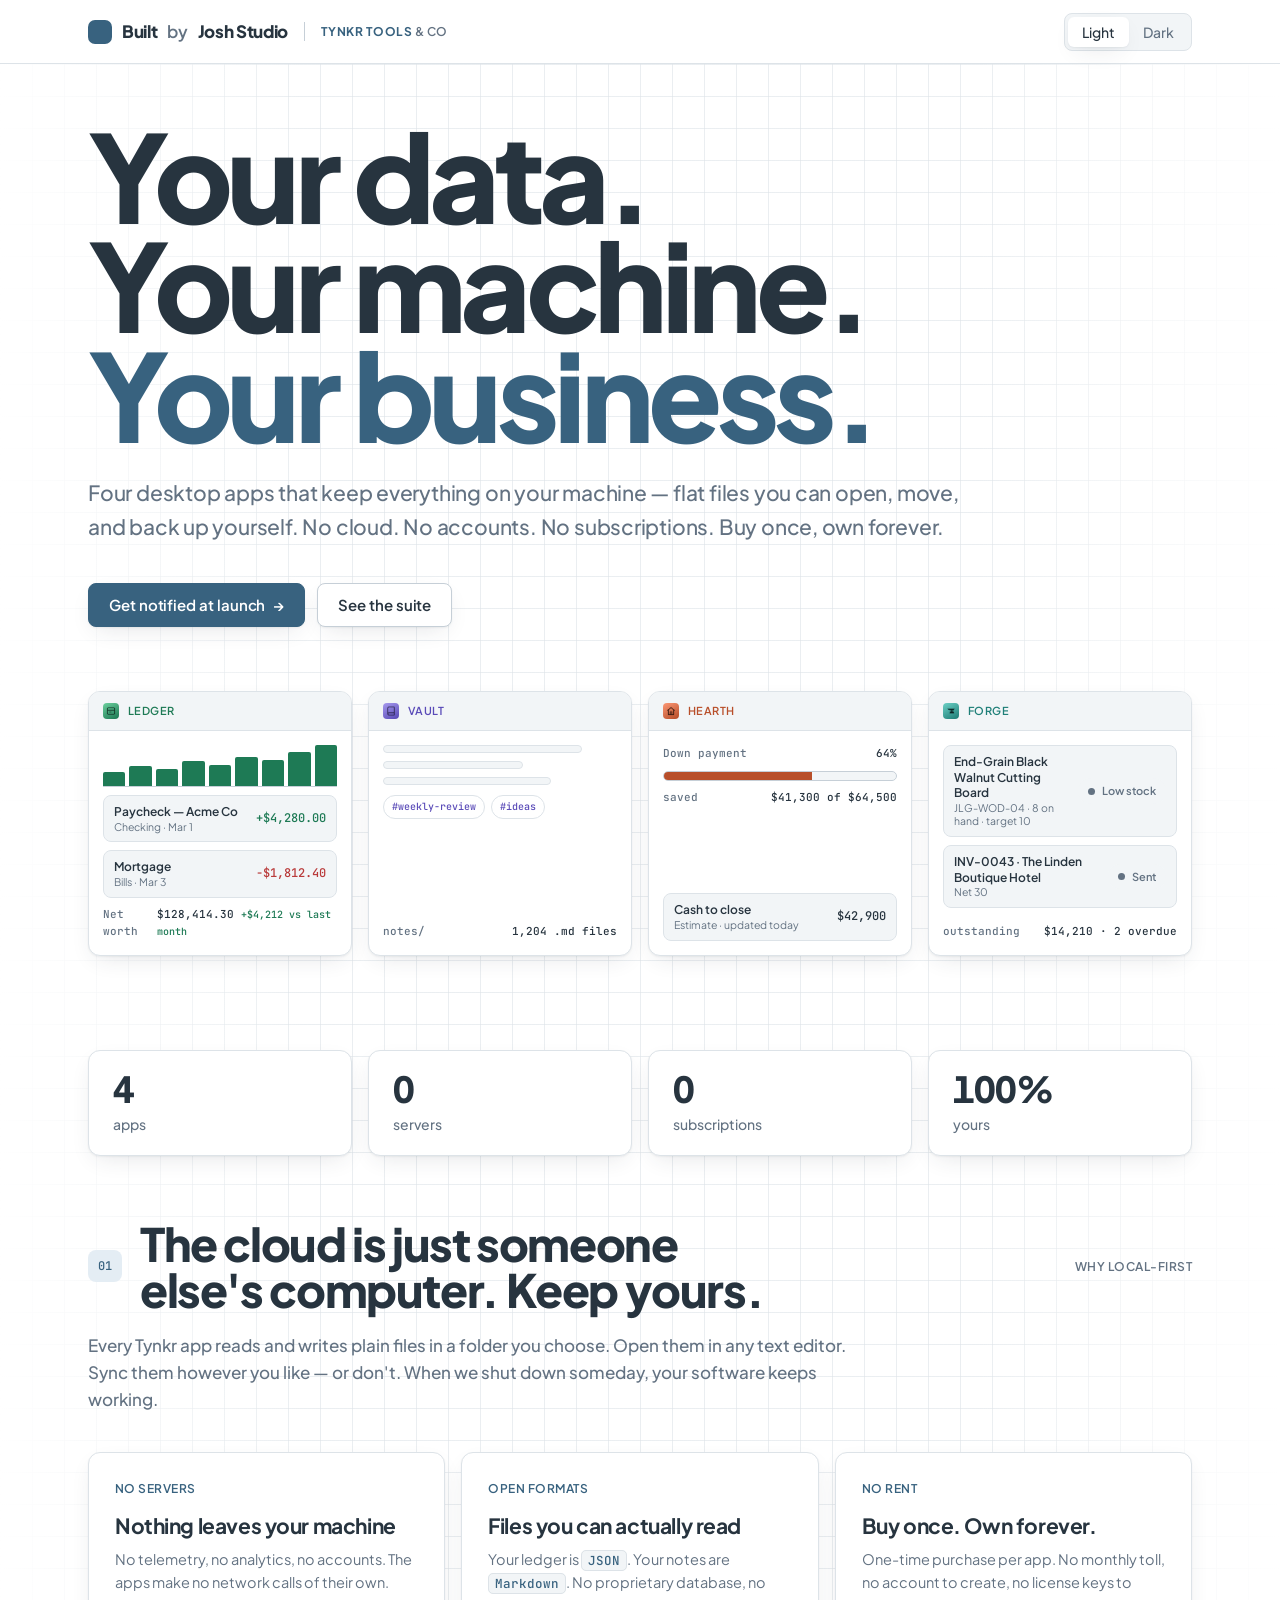
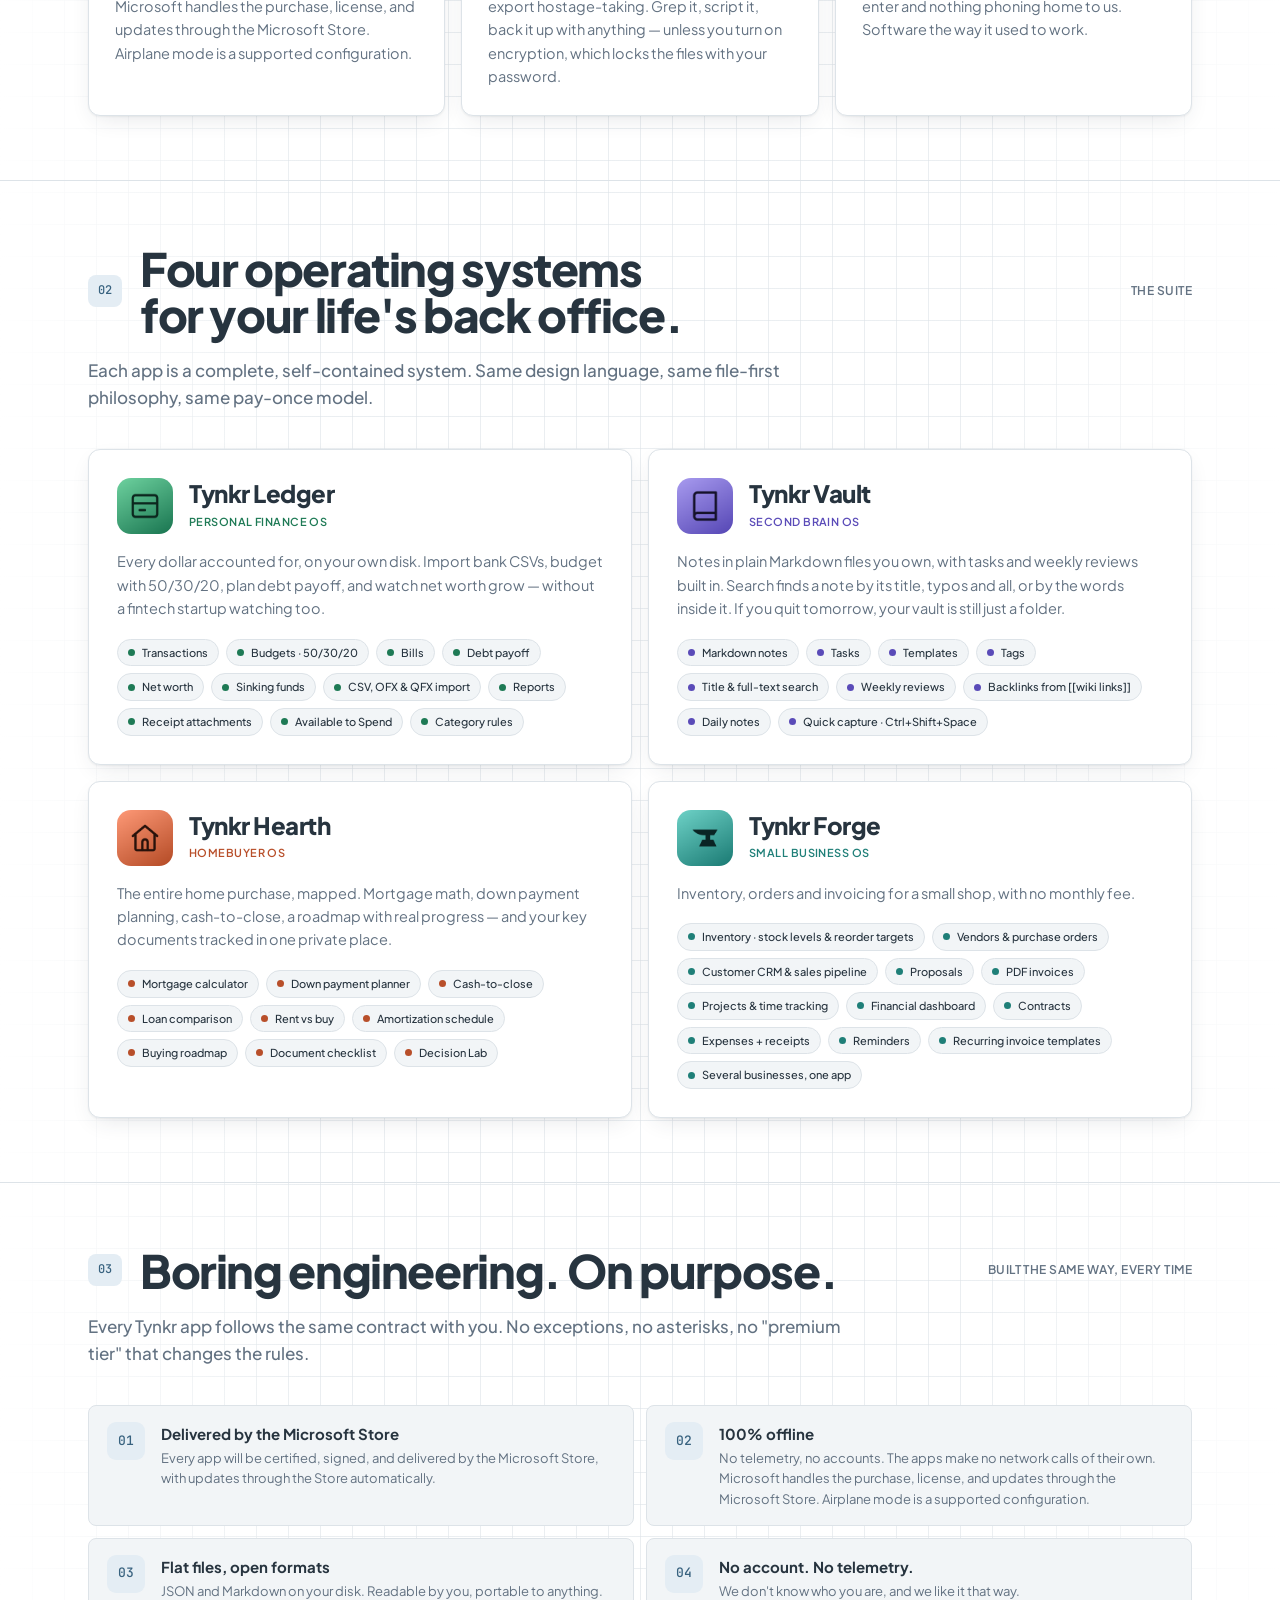
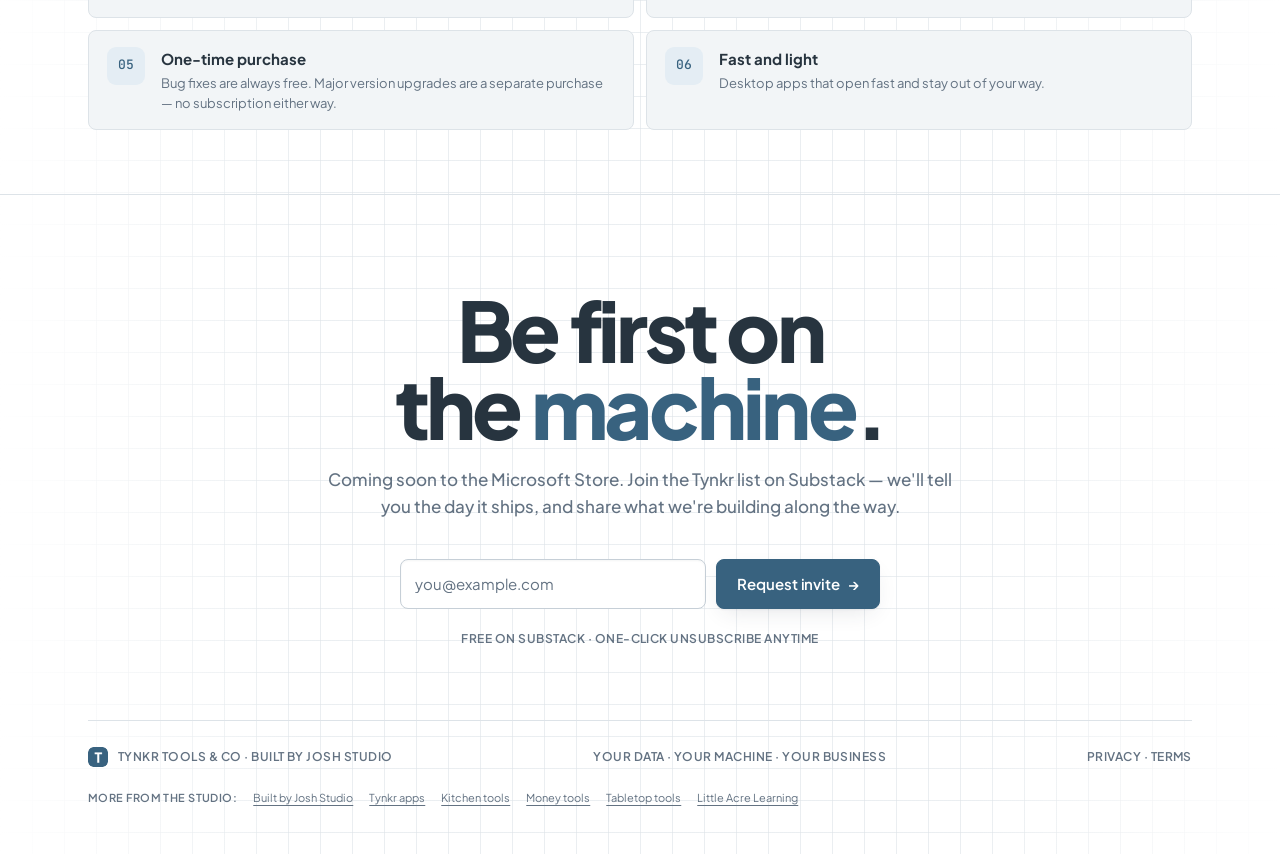
==== commit 7ec56315: "Homepage: pay-once wording, Hearth badges (loan comparison, rent vs buy, amortization; Document chec" ====
--- a/index.html
+++ b/index.html
@@ -158,7 +158,7 @@
         <h2>Four operating systems for your life's back office.</h2>
         <span class="tag">The suite</span>
       </div>
-      <p class="lead reveal">Each app is a complete, self-contained system. Same design language, same file-first philosophy, same one-time price.</p>
+      <p class="lead reveal">Each app is a complete, self-contained system. Same design language, same file-first philosophy, same pay-once model.</p>
       <div class="apps-grid">
         <a class="app-card reveal" href="/ledger/" style="--ac:var(--c-ledger)">
           <div class="app-head">
@@ -167,7 +167,7 @@
           </div>
           <p class="desc">Every dollar accounted for, on your own disk. Import bank CSVs, budget with 50/30/20, plan debt payoff, and watch net worth grow — without a fintech startup watching too.</p>
           <div class="feat">
-            <span class="badge"><span class="d"></span>Transactions</span><span class="badge"><span class="d"></span>Budgets · 50/30/20</span><span class="badge"><span class="d"></span>Bills</span><span class="badge"><span class="d"></span>Debt payoff</span><span class="badge"><span class="d"></span>Net worth</span><span class="badge"><span class="d"></span>Sinking funds</span><span class="badge"><span class="d"></span>CSV and OFX import</span><span class="badge"><span class="d"></span>Reports</span><span class="badge"><span class="d"></span>Receipt attachments</span><span class="badge"><span class="d"></span>Available to Spend</span><span class="badge"><span class="d"></span>Category rules</span>
+            <span class="badge"><span class="d"></span>Transactions</span><span class="badge"><span class="d"></span>Budgets · 50/30/20</span><span class="badge"><span class="d"></span>Bills</span><span class="badge"><span class="d"></span>Debt payoff</span><span class="badge"><span class="d"></span>Net worth</span><span class="badge"><span class="d"></span>Sinking funds</span><span class="badge"><span class="d"></span>CSV, OFX &amp; QFX import</span><span class="badge"><span class="d"></span>Reports</span><span class="badge"><span class="d"></span>Receipt attachments</span><span class="badge"><span class="d"></span>Available to Spend</span><span class="badge"><span class="d"></span>Category rules</span>
           </div>
         </a>
         <a class="app-card reveal" href="/vault/" style="--ac:var(--c-vault)">
@@ -187,7 +187,7 @@
           </div>
           <p class="desc">The entire home purchase, mapped. Mortgage math, down payment planning, cash-to-close, a roadmap with real progress — and your key documents tracked in one private place.</p>
           <div class="feat">
-            <span class="badge"><span class="d"></span>Mortgage calculator</span><span class="badge"><span class="d"></span>Down payment planner</span><span class="badge"><span class="d"></span>Cash-to-close</span><span class="badge"><span class="d"></span>Buying roadmap</span><span class="badge"><span class="d"></span>Document tracker</span><span class="badge"><span class="d"></span>Decision Lab</span>
+            <span class="badge"><span class="d"></span>Mortgage calculator</span><span class="badge"><span class="d"></span>Down payment planner</span><span class="badge"><span class="d"></span>Cash-to-close</span><span class="badge"><span class="d"></span>Loan comparison</span><span class="badge"><span class="d"></span>Rent vs buy</span><span class="badge"><span class="d"></span>Amortization schedule</span><span class="badge"><span class="d"></span>Buying roadmap</span><span class="badge"><span class="d"></span>Document checklist</span><span class="badge"><span class="d"></span>Decision Lab</span>
           </div>
         </a>
         <a class="app-card reveal" href="/forge/" style="--ac:var(--c-forge)">
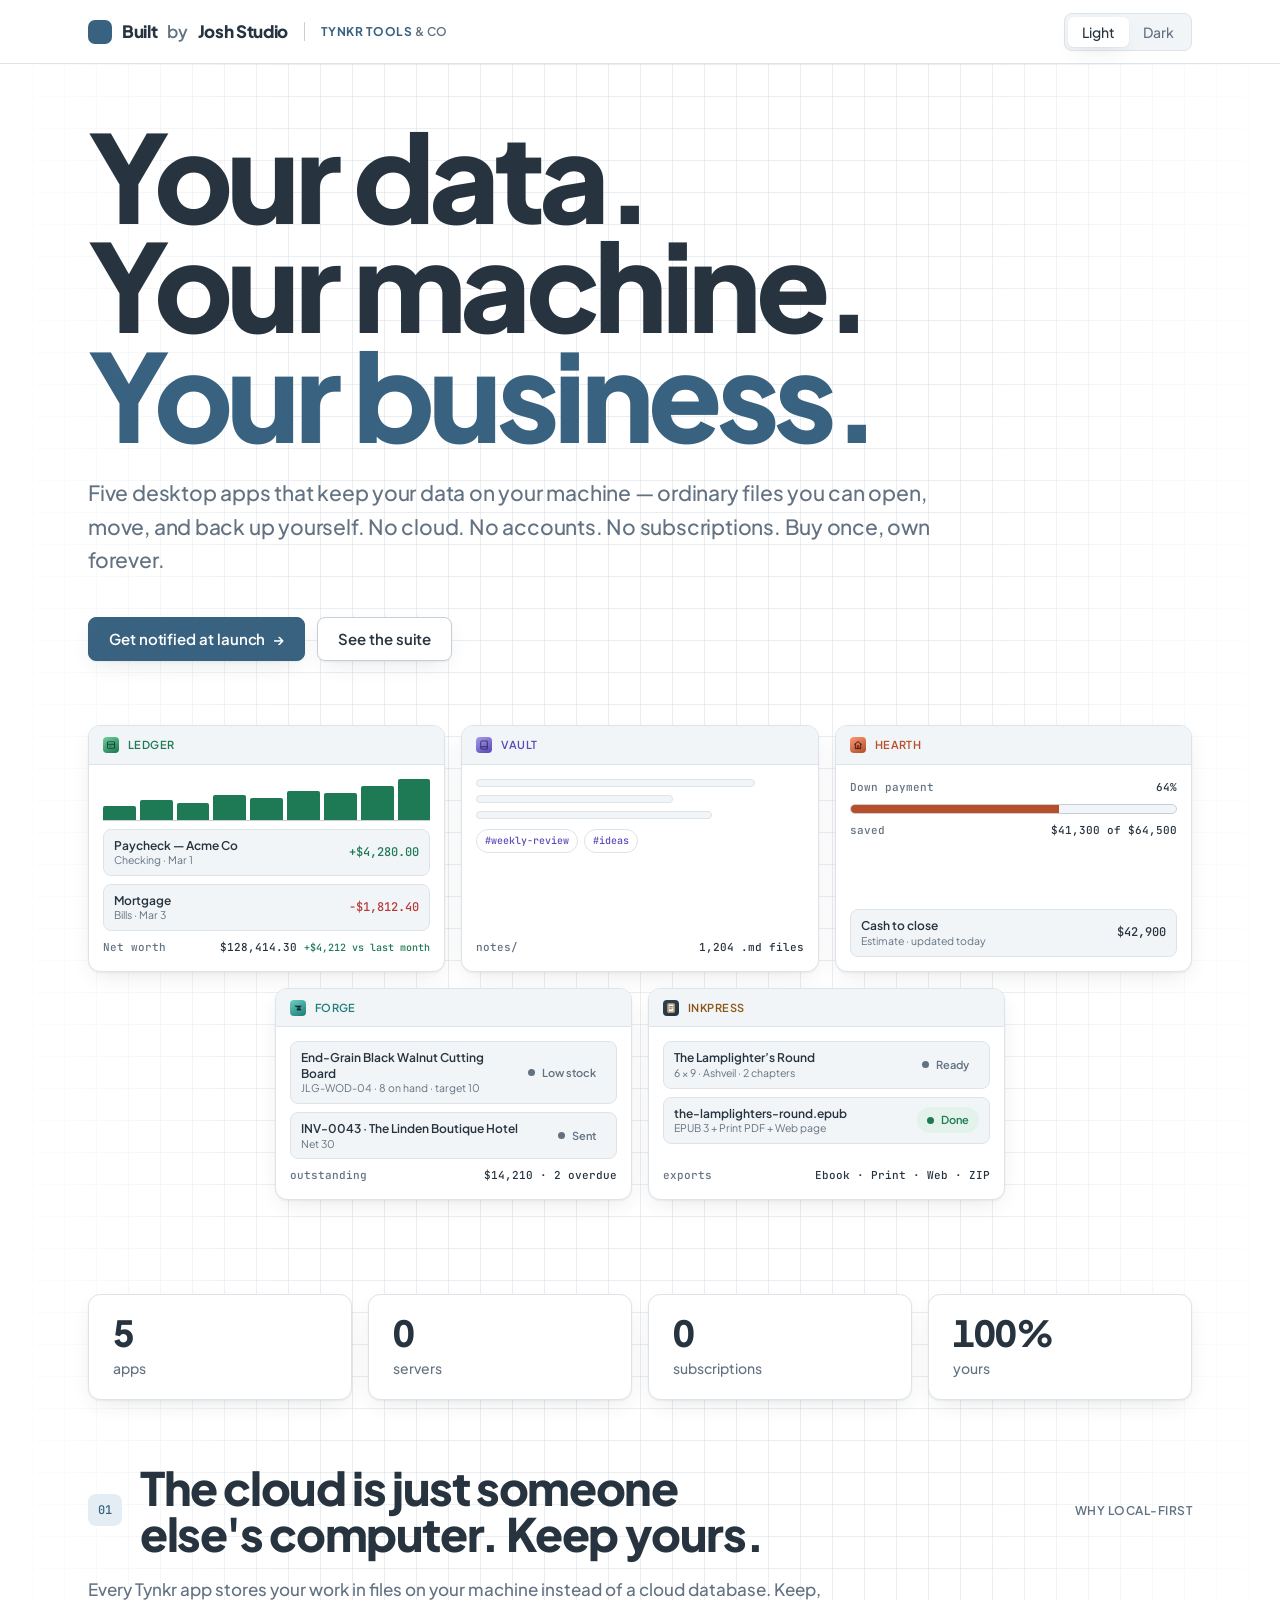
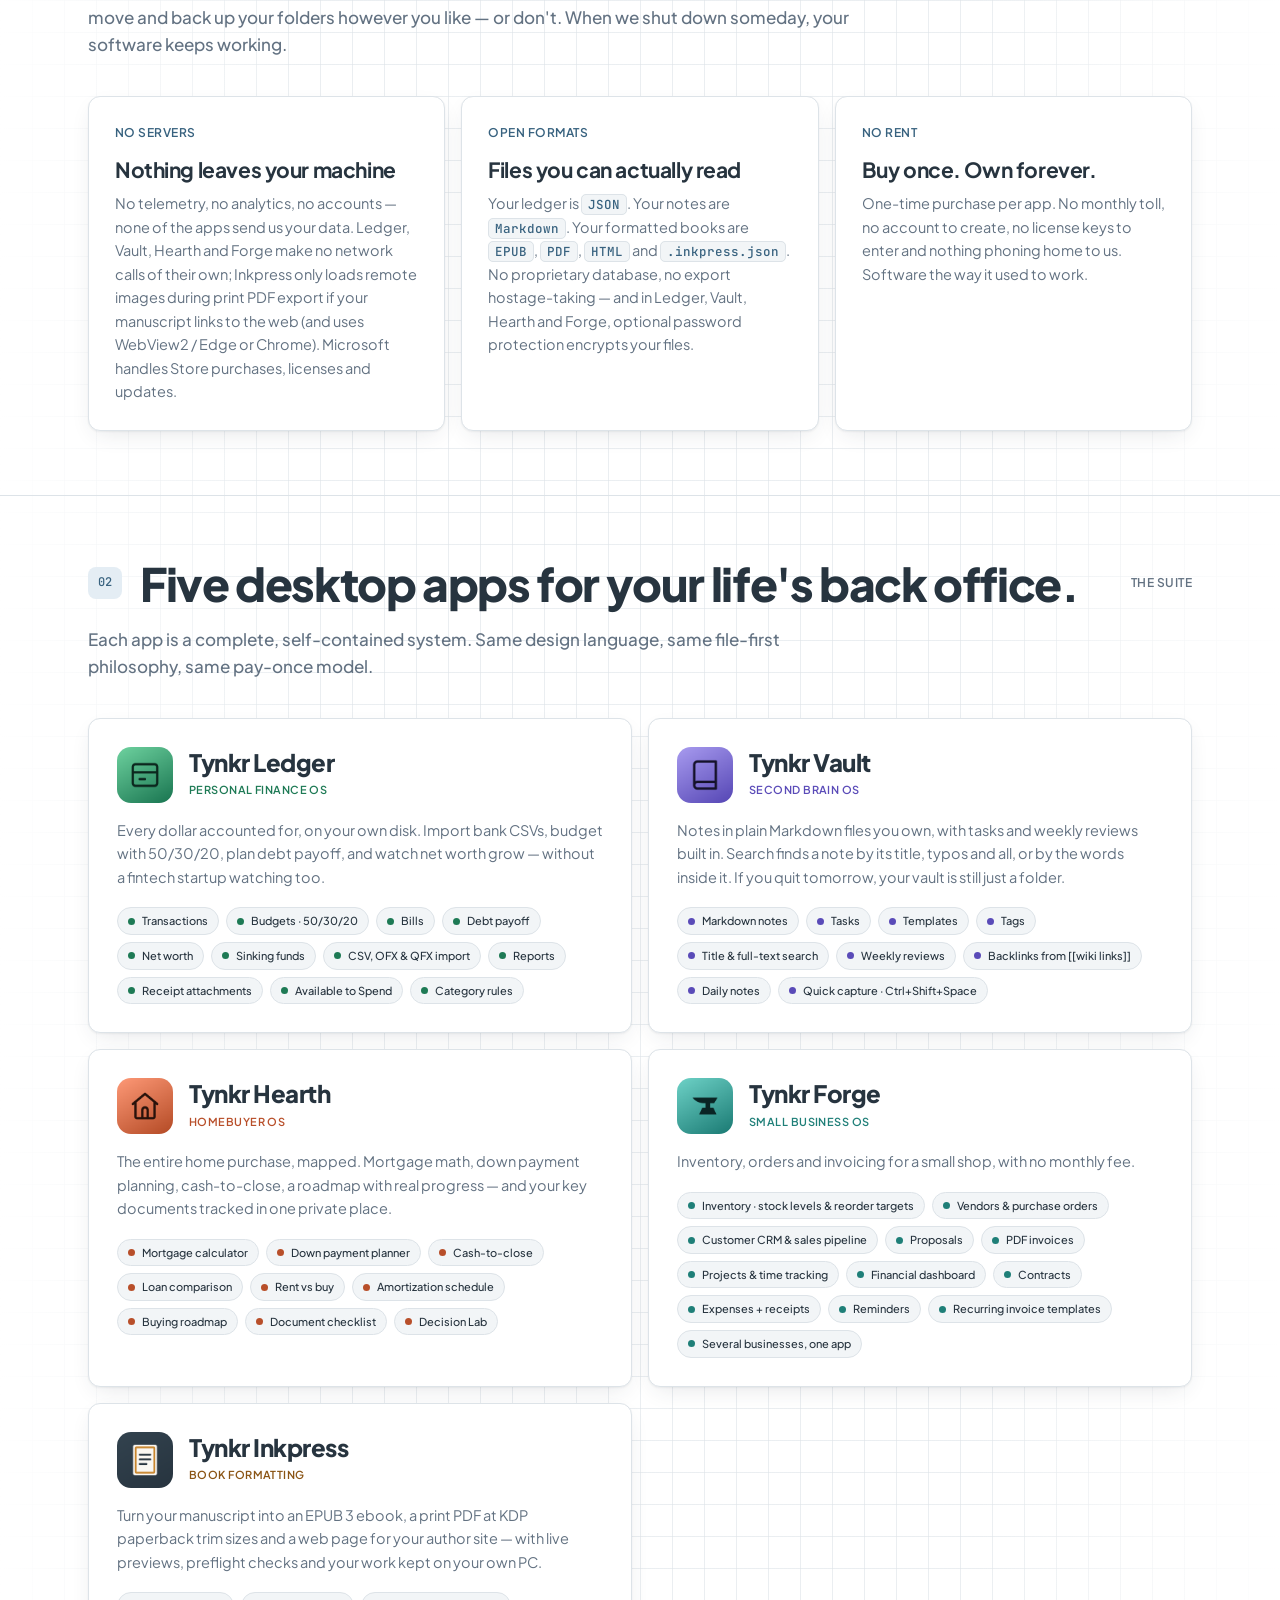
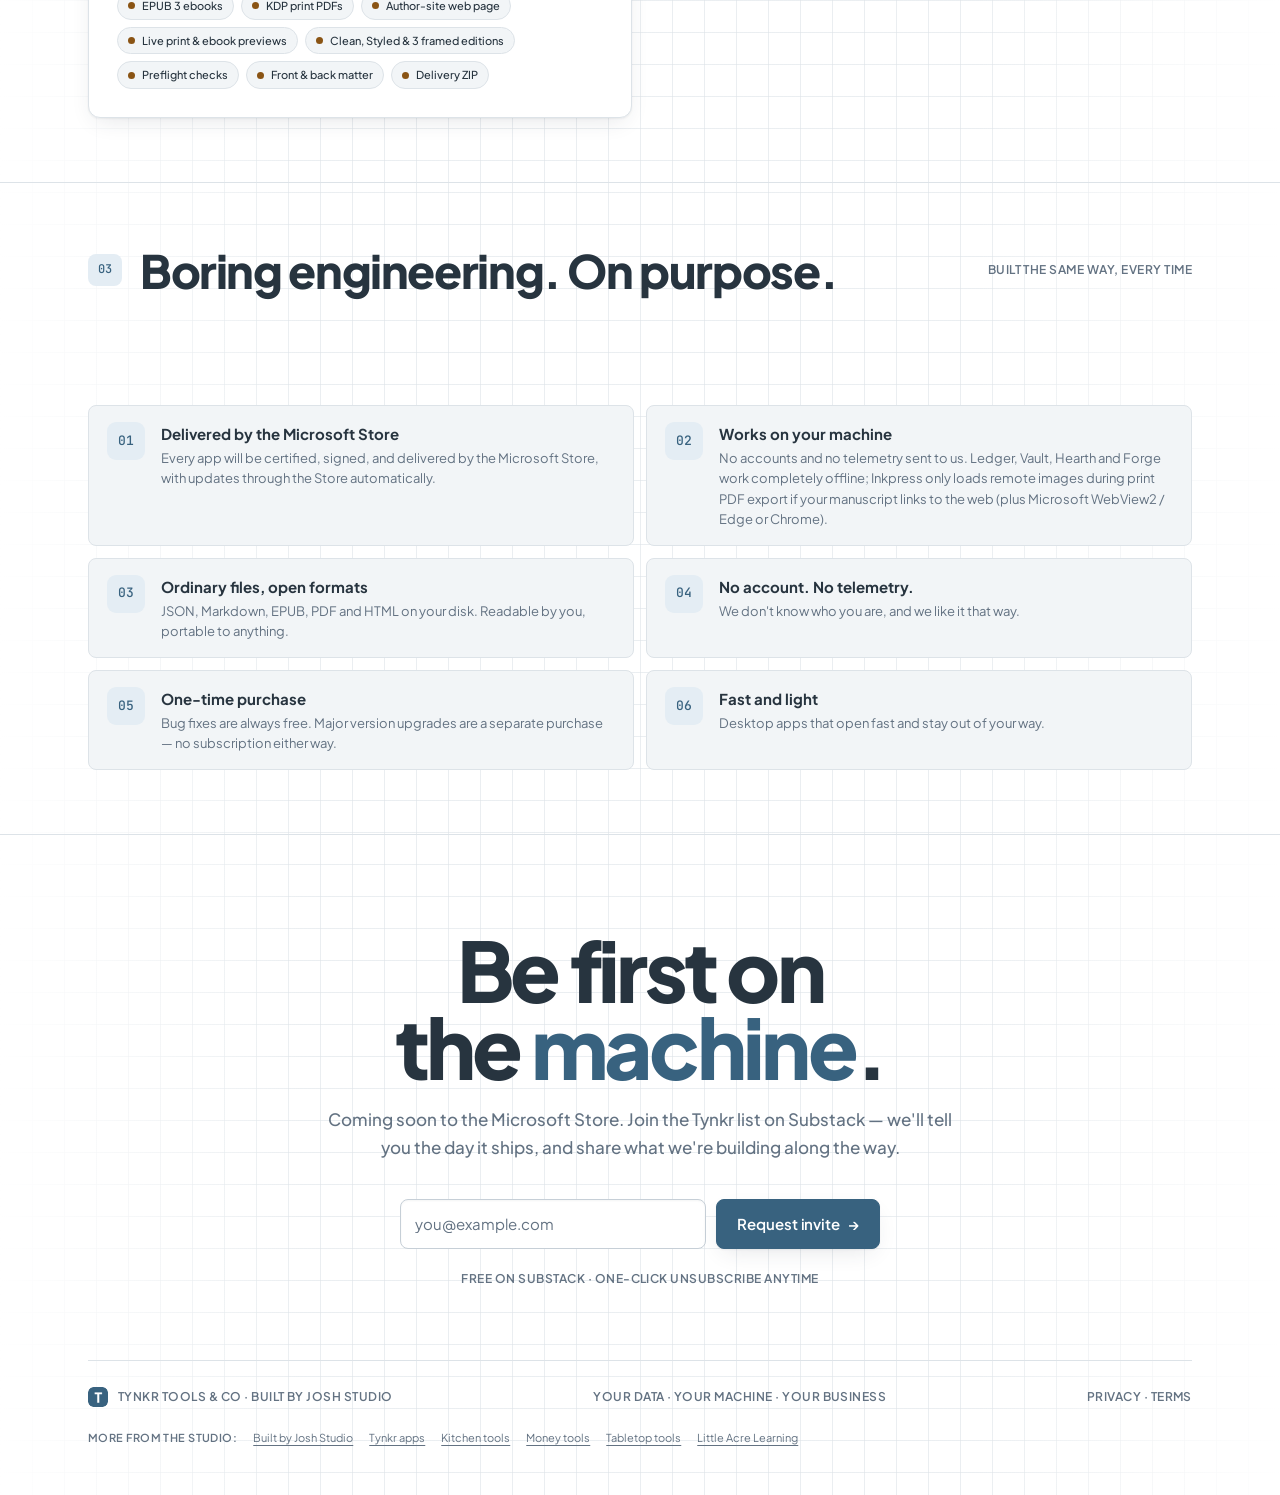
==== commit 9a56a47b: "Add Tynkr Inkpress page, screenshots, home card, and suite links" ====
--- a/index.html
+++ b/index.html
@@ -12,11 +12,11 @@
 </script>
 <meta name="viewport" content="width=device-width,initial-scale=1">
 <title>Tynkr Tools &amp; Co — Your data. Your machine. Your business.</title>
-<meta name="description" content="Four privacy-first desktop apps for Windows. Your data in flat files on your machine — no cloud, no accounts, no subscriptions.">
+<meta name="description" content="Five privacy-first desktop apps for Windows. Your data in ordinary files on your machine — no cloud, no accounts, no subscriptions.">
 <meta name="robots" content="max-image-preview:large, max-snippet:-1, max-video-preview:-1">
 <link rel="canonical" href="https://tynkr.builtbyjoshstudio.com/">
 <meta property="og:title" content="Tynkr Tools &amp; Co — Your data. Your machine. Your business.">
-<meta property="og:description" content="Four privacy-first desktop apps for Windows. Your data in flat files on your machine — no cloud, no accounts, no subscriptions.">
+<meta property="og:description" content="Five privacy-first desktop apps for Windows. Your data in ordinary files on your machine — no cloud, no accounts, no subscriptions.">
 <meta property="og:image" content="https://tynkr.builtbyjoshstudio.com/assets/og-card.png">
 <meta property="og:image:width" content="1200">
 <meta property="og:image:height" content="630">
@@ -31,8 +31,8 @@
 <meta property="og:type" content="website">
 <meta property="og:url" content="https://tynkr.builtbyjoshstudio.com/">
 <script type="application/ld+json">{"@context":"https://schema.org","@type":"Organization","name":"Tynkr Tools & Co","url":"https://tynkr.builtbyjoshstudio.com/","logo":"https://tynkr.builtbyjoshstudio.com/assets/tynkr-tools-512.png","email":"support@builtbyjoshstudio.com","parentOrganization":{"@type":"Organization","@id":"https://builtbyjoshstudio.com/#organization","name":"Built by Josh Studio LLC","url":"https://builtbyjoshstudio.com/"}}</script>
-<script type="application/ld+json">{"@context":"https://schema.org","@type":"WebSite","name":"Tynkr Tools & Co","url":"https://tynkr.builtbyjoshstudio.com/","description":"Four privacy-first desktop apps for Windows. Your data in flat files on your machine — no cloud, no accounts, no subscriptions."}</script>
-<script type="application/ld+json">{"@context":"https://schema.org","@type":"ItemList","name":"Tynkr desktop app suite","itemListElement":[{"@type":"ListItem","position":1,"name":"Tynkr Ledger — Personal Finance OS","url":"https://tynkr.builtbyjoshstudio.com/ledger/"},{"@type":"ListItem","position":2,"name":"Tynkr Vault — Second Brain OS","url":"https://tynkr.builtbyjoshstudio.com/vault/"},{"@type":"ListItem","position":3,"name":"Tynkr Hearth — Homebuyer OS","url":"https://tynkr.builtbyjoshstudio.com/hearth/"},{"@type":"ListItem","position":4,"name":"Tynkr Forge — Small Business OS","url":"https://tynkr.builtbyjoshstudio.com/forge/"}]}</script>
+<script type="application/ld+json">{"@context":"https://schema.org","@type":"WebSite","name":"Tynkr Tools & Co","url":"https://tynkr.builtbyjoshstudio.com/","description":"Five privacy-first desktop apps for Windows. Your data in ordinary files on your machine — no cloud, no accounts, no subscriptions."}</script>
+<script type="application/ld+json">{"@context":"https://schema.org","@type":"ItemList","name":"Tynkr desktop app suite","itemListElement":[{"@type":"ListItem","position":1,"name":"Tynkr Ledger — Personal Finance OS","url":"https://tynkr.builtbyjoshstudio.com/ledger/"},{"@type":"ListItem","position":2,"name":"Tynkr Vault — Second Brain OS","url":"https://tynkr.builtbyjoshstudio.com/vault/"},{"@type":"ListItem","position":3,"name":"Tynkr Hearth — Homebuyer OS","url":"https://tynkr.builtbyjoshstudio.com/hearth/"},{"@type":"ListItem","position":4,"name":"Tynkr Forge — Small Business OS","url":"https://tynkr.builtbyjoshstudio.com/forge/"},{"@type":"ListItem","position":5,"name":"Tynkr Inkpress — Book Formatting","url":"https://tynkr.builtbyjoshstudio.com/inkpress/"}]}</script>
 <link rel="preload" href="/fonts/PlusJakartaSans-Variable.woff2" as="font" type="font/woff2" crossorigin>
 <link rel="stylesheet" href="/css/tokens.css">
 <link rel="stylesheet" href="/css/components.css">
@@ -60,7 +60,7 @@
   <header class="hero" data-screen-label="Hero">
     <div class="wrap">
       <h1>Your data.<br>Your machine.<br><span class="em">Your business.</span></h1>
-      <p class="hero-sub">Four desktop apps that keep everything on your machine — flat files you can open, move, and back up yourself. No cloud. No accounts. No subscriptions. Buy once, own forever.</p>
+      <p class="hero-sub">Five desktop apps that keep your data on your machine — ordinary files you can open, move, and back up yourself. No cloud. No accounts. No subscriptions. Buy once, own forever.</p>
 
       <div class="hero-cta">
         <a class="btn primary" href="#beta">Get notified at launch <span class="arr">→</span></a>
@@ -107,6 +107,14 @@
             <div class="klabel"><span>outstanding</span><b>$14,210 · 2 overdue</b></div>
           </div>
         </div>
+        <div class="appwin">
+          <div class="tbar"><img data-appfb="inkpress" src="assets/tynkr-inkpress-300.png" alt="" width="300" height="300">Inkpress</div>
+          <div class="body">
+            <div class="mini"><div><div class="tt">The Lamplighter’s Round</div><div class="ss">6 × 9 · Ashveil · 2 chapters</div></div><span class="badge plain"><span class="d"></span>Ready</span></div>
+            <div class="mini"><div><div class="tt">the-lamplighters-round.epub</div><div class="ss">EPUB 3 + Print PDF + Web page</div></div><span class="badge pos"><span class="d"></span>Done</span></div>
+            <div class="klabel"><span>exports</span><b>Ebook · Print · Web · ZIP</b></div>
+          </div>
+        </div>
       </div>
     </div>
   </header>
@@ -114,7 +122,7 @@
   <!-- ===== STATS BAND ===== -->
   <div class="statband" data-screen-label="Stats band">
     <div class="wrap statrow" id="statrow">
-      <div class="stat"><b data-count="4" data-suffix="">4</b><span>apps</span></div>
+      <div class="stat"><b data-count="5" data-suffix="">5</b><span>apps</span></div>
       <div class="stat"><b data-count="0" data-suffix="">0</b><span>servers</span></div>
       <div class="stat"><b data-count="0" data-suffix="">0</b><span>subscriptions</span></div>
       <div class="stat"><b data-count="100" data-suffix="%">100%</b><span>yours</span></div>
@@ -129,17 +137,17 @@
         <h2>The cloud is just someone else's computer. Keep yours.</h2>
         <span class="tag">Why local-first</span>
       </div>
-      <p class="lead reveal">Every Tynkr app reads and writes plain files in a folder you choose. Open them in any text editor. Sync them however you like — or don't. When we shut down someday, your software keeps working.</p>
+      <p class="lead reveal">Every Tynkr app stores your work in files on your machine instead of a cloud database. Keep, move and back up your folders however you like — or don't. When we shut down someday, your software keeps working.</p>
       <div class="panel-grid">
         <div class="panel reveal">
           <span class="cap">No servers</span>
           <h3>Nothing leaves your machine</h3>
-          <p>No telemetry, no analytics, no accounts. The apps make no network calls of their own. Microsoft handles the purchase, license, and updates through the Microsoft Store. Airplane mode is a supported configuration.</p>
+          <p>No telemetry, no analytics, no accounts — none of the apps send us your data. Ledger, Vault, Hearth and Forge make no network calls of their own; Inkpress only loads remote images during print PDF export if your manuscript links to the web (and uses WebView2 / Edge or Chrome). Microsoft handles Store purchases, licenses and updates.</p>
         </div>
         <div class="panel reveal">
           <span class="cap">Open formats</span>
           <h3>Files you can actually read</h3>
-          <p>Your ledger is <code>JSON</code>. Your notes are <code>Markdown</code>. No proprietary database, no export hostage-taking. Grep it, script it, back it up with anything — unless you turn on encryption, which locks the files with your password.</p>
+          <p>Your ledger is <code>JSON</code>. Your notes are <code>Markdown</code>. Your formatted books are <code>EPUB</code>, <code>PDF</code>, <code>HTML</code> and <code>.inkpress.json</code>. No proprietary database, no export hostage-taking — and in Ledger, Vault, Hearth and Forge, optional password protection encrypts your files.</p>
         </div>
         <div class="panel reveal">
           <span class="cap">No rent</span>
@@ -151,11 +159,11 @@
   </section>
 
   <!-- ===== 02 · THE SUITE ===== -->
-  <section class="s" id="apps" data-screen-label="Four apps">
+  <section class="s" id="apps" data-screen-label="Five apps">
     <div class="wrap">
       <div class="s-head reveal">
         <span class="s-num">02</span>
-        <h2>Four operating systems for your life's back office.</h2>
+        <h2>Five desktop apps for your life's back office.</h2>
         <span class="tag">The suite</span>
       </div>
       <p class="lead reveal">Each app is a complete, self-contained system. Same design language, same file-first philosophy, same pay-once model.</p>
@@ -198,6 +206,16 @@
           <p class="desc">Inventory, orders and invoicing for a small shop, with no monthly fee.</p>
           <div class="feat">
             <span class="badge"><span class="d"></span>Inventory · stock levels &amp; reorder targets</span><span class="badge"><span class="d"></span>Vendors &amp; purchase orders</span><span class="badge"><span class="d"></span>Customer CRM &amp; sales pipeline</span><span class="badge"><span class="d"></span>Proposals</span><span class="badge"><span class="d"></span>PDF invoices</span><span class="badge"><span class="d"></span>Projects &amp; time tracking</span><span class="badge"><span class="d"></span>Financial dashboard</span><span class="badge"><span class="d"></span>Contracts</span><span class="badge"><span class="d"></span>Expenses + receipts</span><span class="badge"><span class="d"></span>Reminders</span><span class="badge"><span class="d"></span>Recurring invoice templates</span><span class="badge"><span class="d"></span>Several businesses, one app</span>
+          </div>
+        </a>
+        <a class="app-card reveal" href="/inkpress/" style="--ac:var(--c-inkpress)">
+          <div class="app-head">
+            <img data-appfb="inkpress" src="assets/tynkr-inkpress-300.png" alt="Tynkr Inkpress icon" width="300" height="300">
+            <div><span class="name">Tynkr Inkpress</span><span class="os">Book Formatting</span></div>
+          </div>
+          <p class="desc">Turn your manuscript into an EPUB 3 ebook, a print PDF at KDP paperback trim sizes and a web page for your author site — with live previews, preflight checks and your work kept on your own PC.</p>
+          <div class="feat">
+            <span class="badge"><span class="d"></span>EPUB 3 ebooks</span><span class="badge"><span class="d"></span>KDP print PDFs</span><span class="badge"><span class="d"></span>Author-site web page</span><span class="badge"><span class="d"></span>Live print &amp; ebook previews</span><span class="badge"><span class="d"></span>Clean, Styled &amp; 3 framed editions</span><span class="badge"><span class="d"></span>Preflight checks</span><span class="badge"><span class="d"></span>Front &amp; back matter</span><span class="badge"><span class="d"></span>Delivery ZIP</span>
           </div>
         </a>
       </div>
@@ -215,8 +233,8 @@
       <p class="lead reveal">Every Tynkr app follows the same contract with you. No exceptions, no asterisks, no "premium tier" that changes the rules.</p>
       <div class="eng-rows">
         <div class="li reveal"><div class="av">01</div><div><div class="tt">Delivered by the Microsoft Store</div><div class="ss">Every app will be certified, signed, and delivered by the Microsoft Store, with updates through the Store automatically.</div></div></div>
-        <div class="li reveal"><div class="av">02</div><div><div class="tt">100% offline</div><div class="ss">No telemetry, no accounts. The apps make no network calls of their own. Microsoft handles the purchase, license, and updates through the Microsoft Store. Airplane mode is a supported configuration.</div></div></div>
-        <div class="li reveal"><div class="av">03</div><div><div class="tt">Flat files, open formats</div><div class="ss">JSON and Markdown on your disk. Readable by you, portable to anything.</div></div></div>
+        <div class="li reveal"><div class="av">02</div><div><div class="tt">Works on your machine</div><div class="ss">No accounts and no telemetry sent to us. Ledger, Vault, Hearth and Forge work completely offline; Inkpress only loads remote images during print PDF export if your manuscript links to the web (plus Microsoft WebView2 / Edge or Chrome).</div></div></div>
+        <div class="li reveal"><div class="av">03</div><div><div class="tt">Ordinary files, open formats</div><div class="ss">JSON, Markdown, EPUB, PDF and HTML on your disk. Readable by you, portable to anything.</div></div></div>
         <div class="li reveal"><div class="av">04</div><div><div class="tt">No account. No telemetry.</div><div class="ss">We don't know who you are, and we like it that way.</div></div></div>
         <div class="li reveal"><div class="av">05</div><div><div class="tt">One-time purchase</div><div class="ss">Bug fixes are always free. Major version upgrades are a separate purchase — no subscription either way.</div></div></div>
         <div class="li reveal"><div class="av">06</div><div><div class="tt">Fast and light</div><div class="ss">Desktop apps that open fast and stay out of your way.</div></div></div>
@@ -248,9 +266,9 @@
       <span>More from the studio:</span>
       <a href="https://builtbyjoshstudio.com/">Built by Josh Studio</a>
       <a href="https://tynkr.builtbyjoshstudio.com/">Tynkr apps</a>
-      <a href="https://tools.builtbyjoshstudio.com/">Kitchen tools</a>
+      <a href="https://cooking.builtbyjoshstudio.com/tools/">Kitchen tools</a>
       <a href="https://tools.builtbyjoshstudio.com/money/">Money tools</a>
-      <a href="https://tools.builtbyjoshstudio.com/tabletop/">Tabletop tools</a>
+      <a href="https://writing.builtbyjoshstudio.com/tabletop/">Tabletop tools</a>
       <a href="https://littleacrelearning.com/">Little Acre Learning</a>
     </nav>
   </div>
@@ -409,7 +427,7 @@
   // Runs on the error event AND on images that already 404'd before this
   // script attached (complete && naturalWidth === 0), so the fallback is
   // reliable regardless of when the failed load resolves.
-  const FB = { ledger: 'var(--c-ledger)', vault: 'var(--c-vault)', hearth: 'var(--c-hearth)', forge: 'var(--c-forge)', tools: 'var(--accent)' };
+  const FB = { ledger: 'var(--c-ledger)', vault: 'var(--c-vault)', hearth: 'var(--c-hearth)', forge: 'var(--c-forge)', inkpress: 'var(--c-inkpress)', tools: 'var(--accent)' };
   function appFallback(img) {
     if (!img.parentNode) return;
     const app = img.dataset.appfb;
--- a/css/tynkr.css
+++ b/css/tynkr.css
@@ -9,24 +9,26 @@
 
 /* --- per-app colours (design handoff, "Per-app accent") --------------------- */
 :root {
-  --c-ledger: #1e7a55; --c-vault: #5a4bb8; --c-hearth: #b84f2a; --c-forge: #1f7f78;
-  --s-ledger: #e3f3ec; --s-vault: #ebe8fa; --s-hearth: #fbe9e2; --s-forge: #e2f3f1;
+  --c-ledger: #1e7a55; --c-vault: #5a4bb8; --c-hearth: #b84f2a; --c-forge: #1f7f78; --c-inkpress: #8a5414;
+  --s-ledger: #e3f3ec; --s-vault: #ebe8fa; --s-hearth: #fbe9e2; --s-forge: #e2f3f1; --s-inkpress: #fbf1e3;
 }
 /* dark: each app's own dark accents (the apps' css/accents/<app>.css) */
 [data-theme="dark"] {
-  --c-ledger: #6fd3a0; --c-vault: #a99cf0; --c-hearth: #ff9a78; --c-forge: #6fd3c8;
-  --s-ledger: #1e3a2d; --s-vault: #2e2a52; --s-hearth: #4a2a1e; --s-forge: #1b3a37;
+  --c-ledger: #6fd3a0; --c-vault: #a99cf0; --c-hearth: #ff9a78; --c-forge: #6fd3c8; --c-inkpress: #e8b86b;
+  --s-ledger: #1e3a2d; --s-vault: #2e2a52; --s-hearth: #4a2a1e; --s-forge: #1b3a37; --s-inkpress: #3a3022;
 }
 /* an app page takes its app's colour as the accent */
-body[data-app="ledger"] { --accent: var(--c-ledger); --accent-soft: var(--s-ledger); }
-body[data-app="vault"]  { --accent: var(--c-vault);  --accent-soft: var(--s-vault); }
-body[data-app="hearth"] { --accent: var(--c-hearth); --accent-soft: var(--s-hearth); }
-body[data-app="forge"]  { --accent: var(--c-forge);  --accent-soft: var(--s-forge); }
+body[data-app="ledger"]   { --accent: var(--c-ledger);   --accent-soft: var(--s-ledger); }
+body[data-app="vault"]    { --accent: var(--c-vault);    --accent-soft: var(--s-vault); }
+body[data-app="hearth"]   { --accent: var(--c-hearth);   --accent-soft: var(--s-hearth); }
+body[data-app="forge"]    { --accent: var(--c-forge);    --accent-soft: var(--s-forge); }
+body[data-app="inkpress"] { --accent: var(--c-inkpress); --accent-soft: var(--s-inkpress); }
 /* text on an accent fill, per app, in dark (as in the apps) */
-[data-theme="dark"] body[data-app="ledger"] { --accent-ink: #0f3d2b; }
-[data-theme="dark"] body[data-app="vault"]  { --accent-ink: #1f1a44; }
-[data-theme="dark"] body[data-app="hearth"] { --accent-ink: #4a1f10; }
-[data-theme="dark"] body[data-app="forge"]  { --accent-ink: #0f403c; }
+[data-theme="dark"] body[data-app="ledger"]   { --accent-ink: #0f3d2b; }
+[data-theme="dark"] body[data-app="vault"]    { --accent-ink: #1f1a44; }
+[data-theme="dark"] body[data-app="hearth"]   { --accent-ink: #4a1f10; }
+[data-theme="dark"] body[data-app="forge"]    { --accent-ink: #0f403c; }
+[data-theme="dark"] body[data-app="inkpress"] { --accent-ink: #2b1a04; }
 
 /* --- element defaults: the pages were built without heading margins or a text measure --- */
 html { scroll-behavior: smooth; }
@@ -65,9 +67,15 @@
 .hero-sub { margin: 28px 0 0; max-width: 60ch; font-size: clamp(17px, 2vw, 21px); color: var(--muted); font-weight: 500; letter-spacing: -0.01em; }
 .hero-cta { display: flex; gap: 12px; margin-top: 40px; flex-wrap: wrap; }
 
-/* --- suite visual: the four app windows are drawn mocks, each in its app's hue --- */
-.suite { display: grid; grid-template-columns: repeat(4, minmax(0,1fr)); gap: 16px; align-items: stretch; margin-top: 64px; }
-@media (max-width: 900px) { .suite { grid-template-columns: repeat(2, minmax(0,1fr)); } }
+/* --- suite visual: the five app windows are drawn mocks, each in its app's hue --- */
+.suite { display: grid; grid-template-columns: repeat(6, minmax(0,1fr)); gap: 16px; align-items: stretch; margin-top: 64px; }
+.suite .appwin { grid-column: span 2; }
+.suite .appwin:nth-child(4) { grid-column: 2 / span 2; }
+.suite .appwin:nth-child(5) { grid-column: 4 / span 2; --ac: var(--c-inkpress); }
+@media (max-width: 900px) {
+  .suite { grid-template-columns: repeat(2, minmax(0,1fr)); }
+  .suite .appwin, .suite .appwin:nth-child(4), .suite .appwin:nth-child(5) { grid-column: auto; }
+}
 @media (max-width: 560px) { .suite { grid-template-columns: minmax(0,1fr); } }   /* phones: one tile per row, so the mock text doesn't wrap a word at a time */
 .suite .appwin:nth-child(1) { --ac: var(--c-ledger); }
 .suite .appwin:nth-child(2) { --ac: var(--c-vault); }
@@ -222,7 +230,7 @@
 .studio-links a:hover { color: var(--accent); }
 
 /* ==========================================================================
-   APP PAGES (/ledger/ /vault/ /hearth/ /forge/)
+   APP PAGES (/ledger/ /vault/ /hearth/ /forge/ /inkpress/)
    ========================================================================== */
 .phero { padding: 56px 0 0; }
 .phero-main { display: flex; align-items: center; gap: 30px; flex-wrap: wrap; }
@@ -258,7 +266,7 @@
 .faq { max-width: 820px; }
 .faq details p { margin: 0; font-size: 14.5px; line-height: 1.65; }
 
-.more-grid { grid-template-columns: repeat(3, minmax(0,1fr)); }
+.more-grid { grid-template-columns: repeat(2, minmax(0,1fr)); }
 @media (max-width: 860px) { .more-grid { grid-template-columns: 1fr; } }
 .more-card .app-head { margin-bottom: 10px; }
 .more-card .app-head img { width: 44px; height: 44px; border-radius: 11px; }
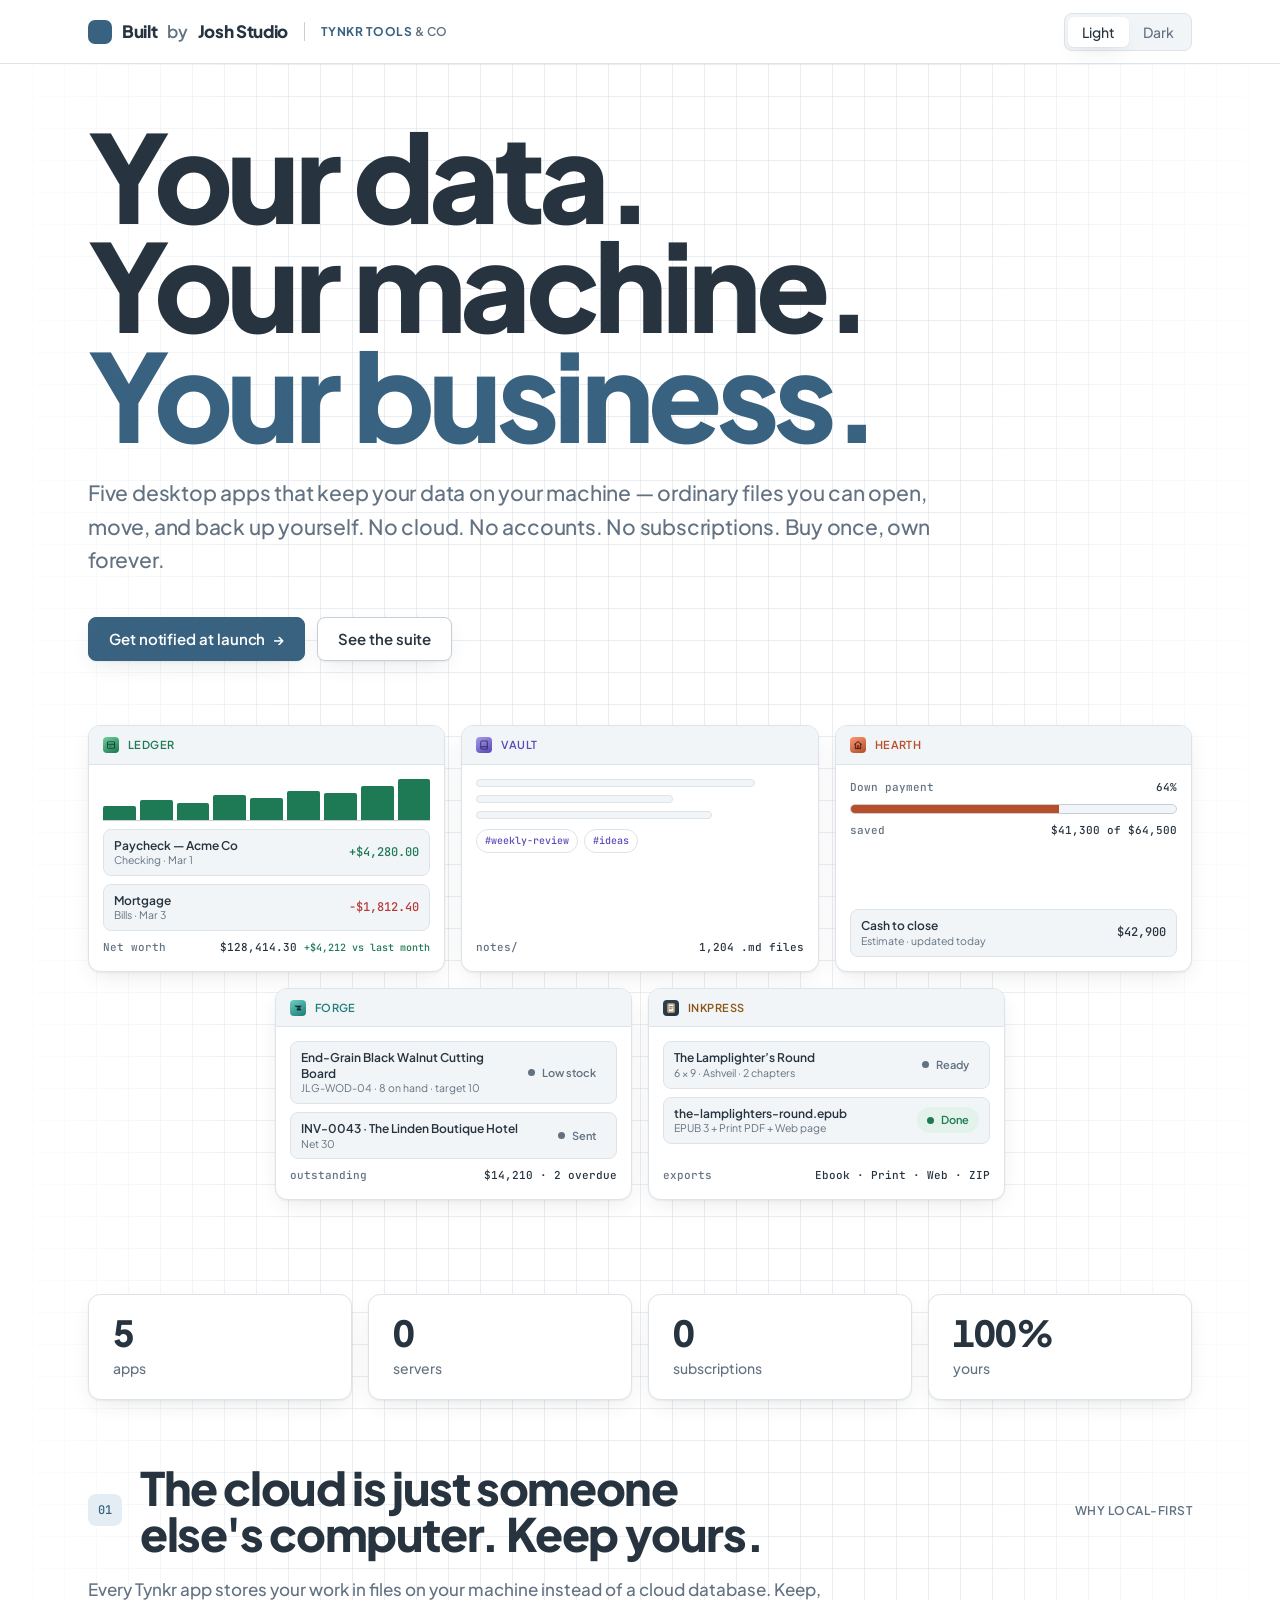
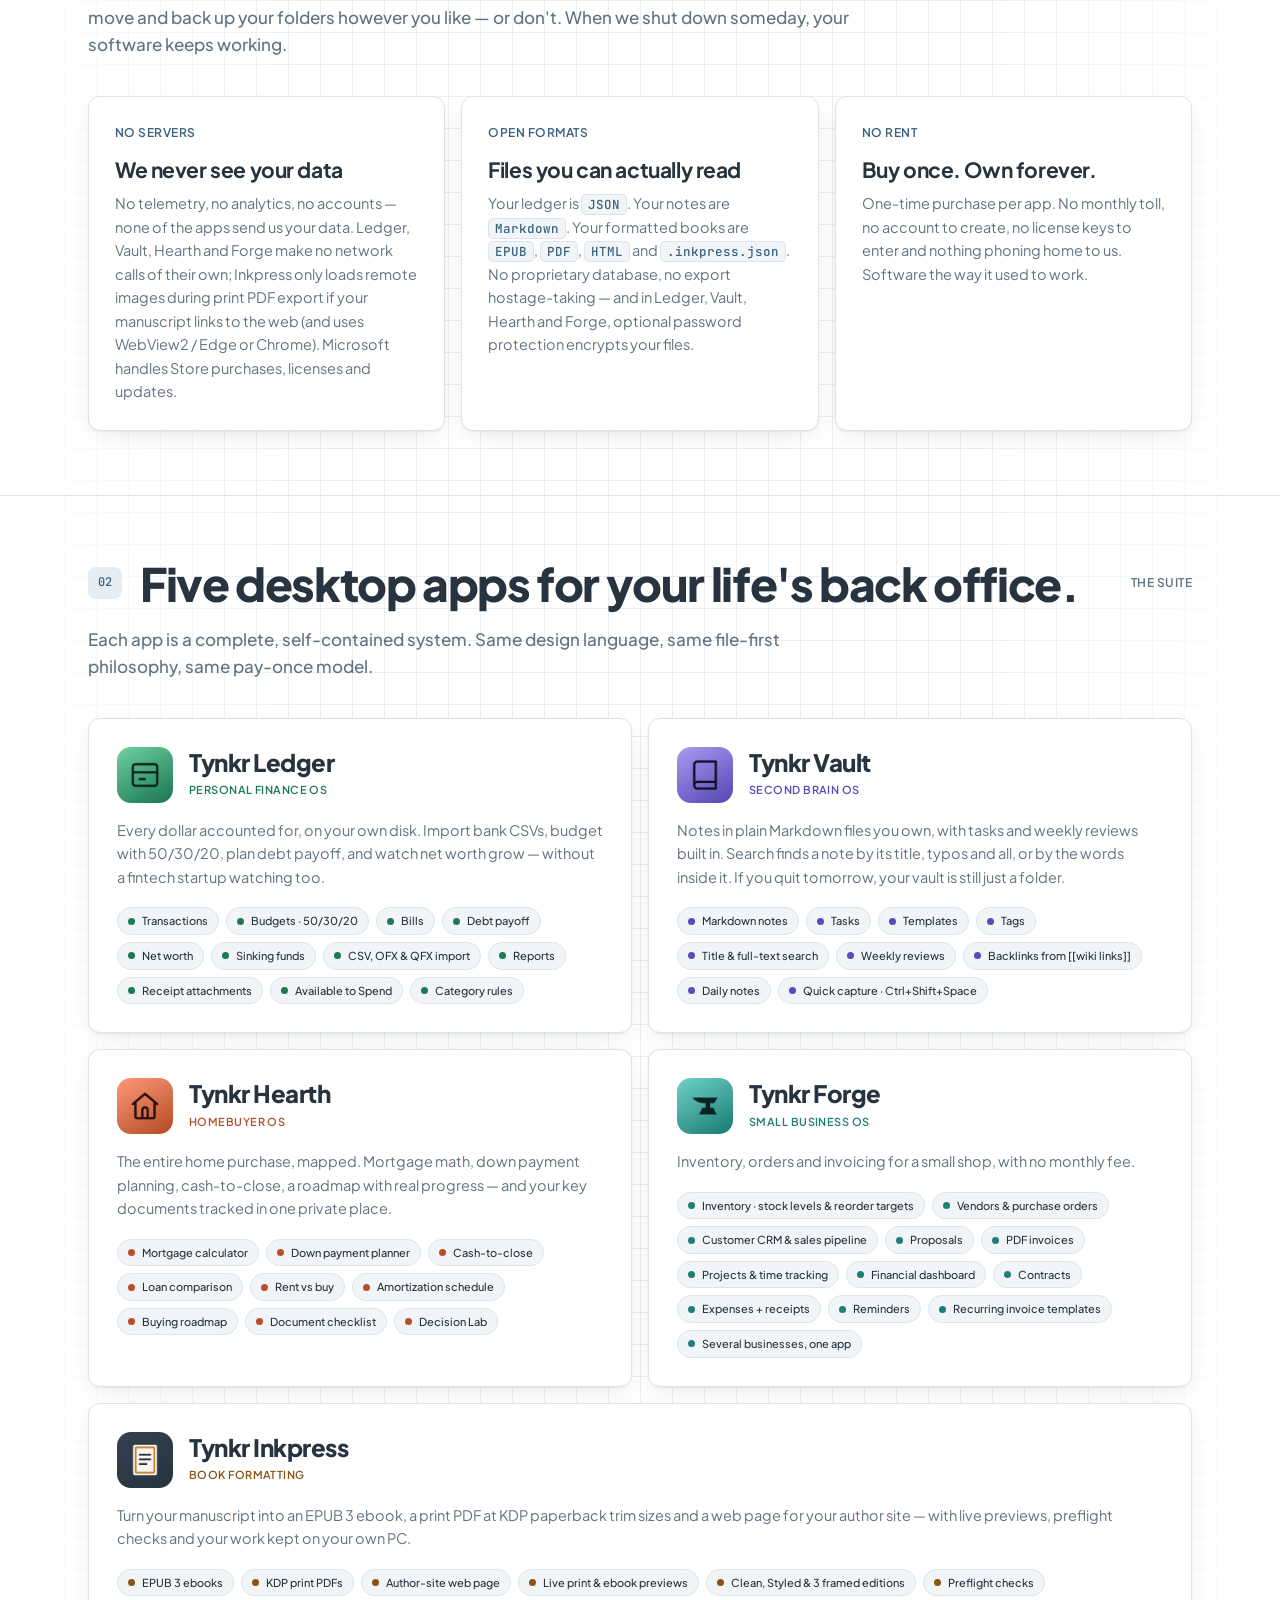
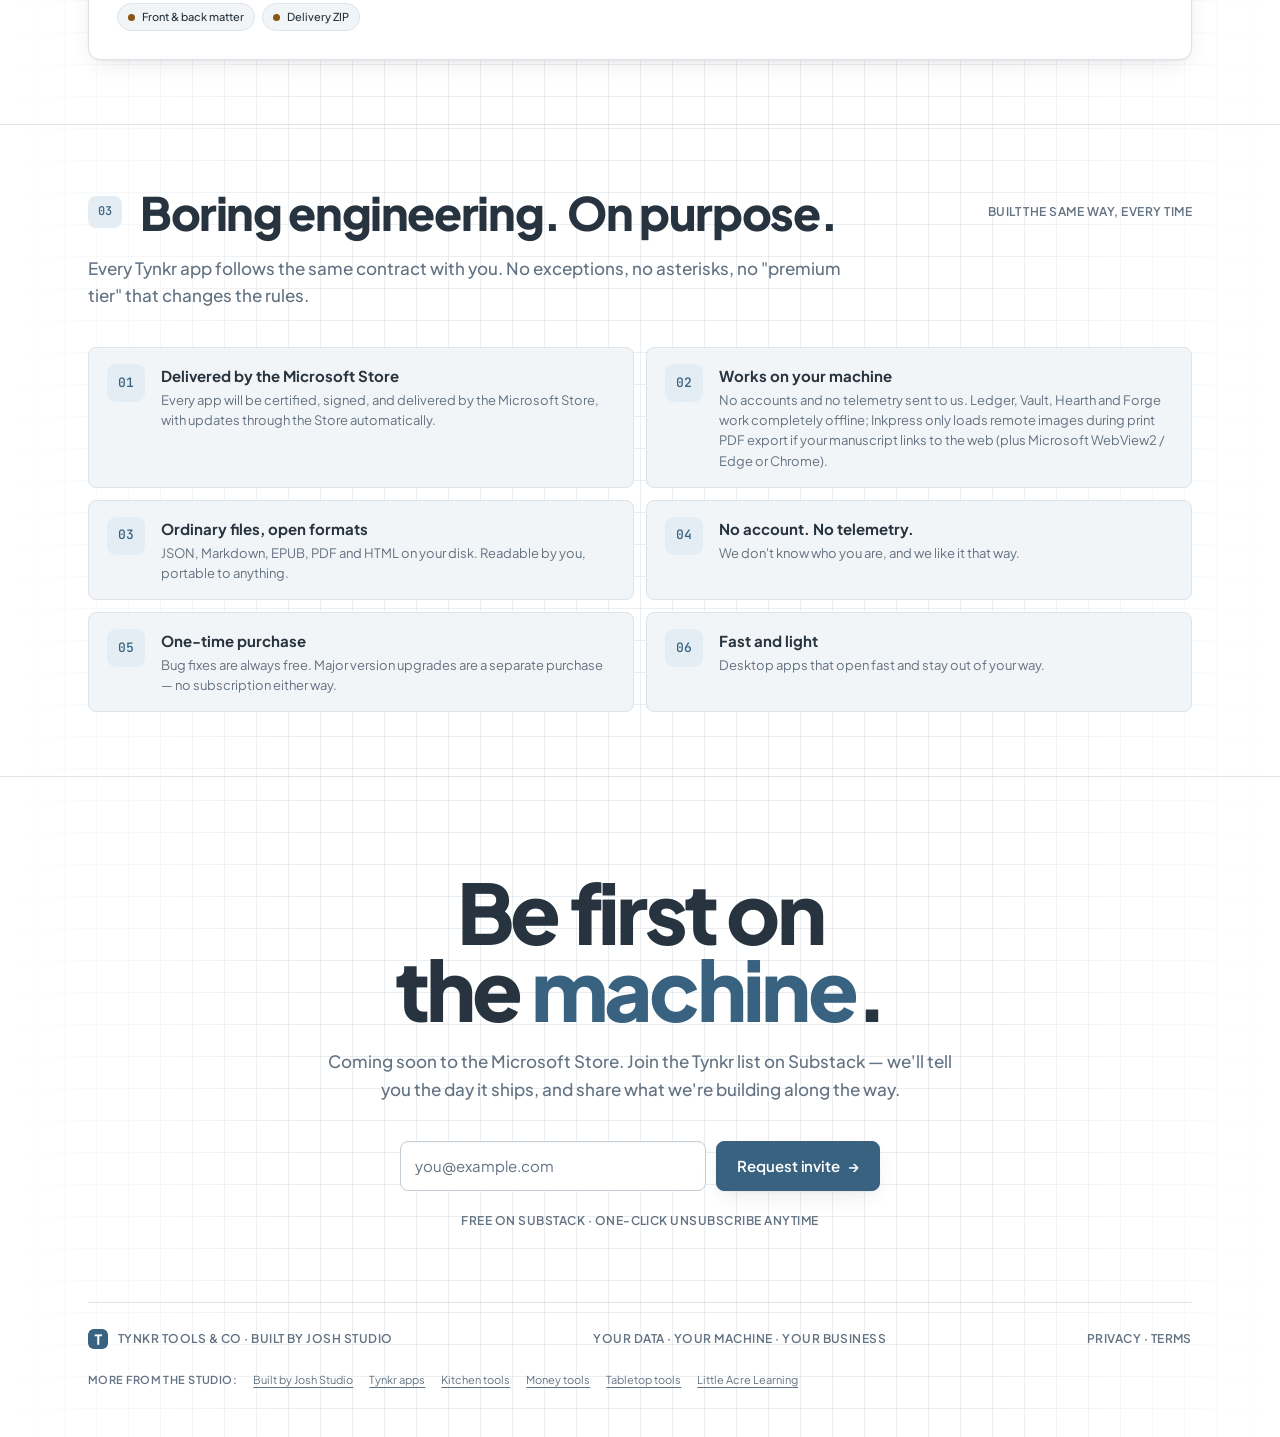
==== commit a03905f5: "Inkpress review fixes: copy, US spelling, verified file tree, terms, full-row odd card" ====
--- a/index.html
+++ b/index.html
@@ -141,7 +141,7 @@
       <div class="panel-grid">
         <div class="panel reveal">
           <span class="cap">No servers</span>
-          <h3>Nothing leaves your machine</h3>
+          <h3>We never see your data</h3>
           <p>No telemetry, no analytics, no accounts — none of the apps send us your data. Ledger, Vault, Hearth and Forge make no network calls of their own; Inkpress only loads remote images during print PDF export if your manuscript links to the web (and uses WebView2 / Edge or Chrome). Microsoft handles Store purchases, licenses and updates.</p>
         </div>
         <div class="panel reveal">
--- a/css/tynkr.css
+++ b/css/tynkr.css
@@ -168,6 +168,9 @@
 /* --- app cards ----------------------------------------------------------------- */
 .apps-grid { display: grid; grid-template-columns: repeat(2, minmax(0,1fr)); gap: 16px; }
 @media (max-width: 860px) { .apps-grid { grid-template-columns: 1fr; } }
+@media (min-width: 861px) {
+  .apps-grid:not(.more-grid) > .app-card:last-child:nth-child(odd) { grid-column: 1 / -1; }
+}
 .app-card {
   --ac: var(--accent);
   border: var(--hair); border-radius: var(--r); background: var(--surface);
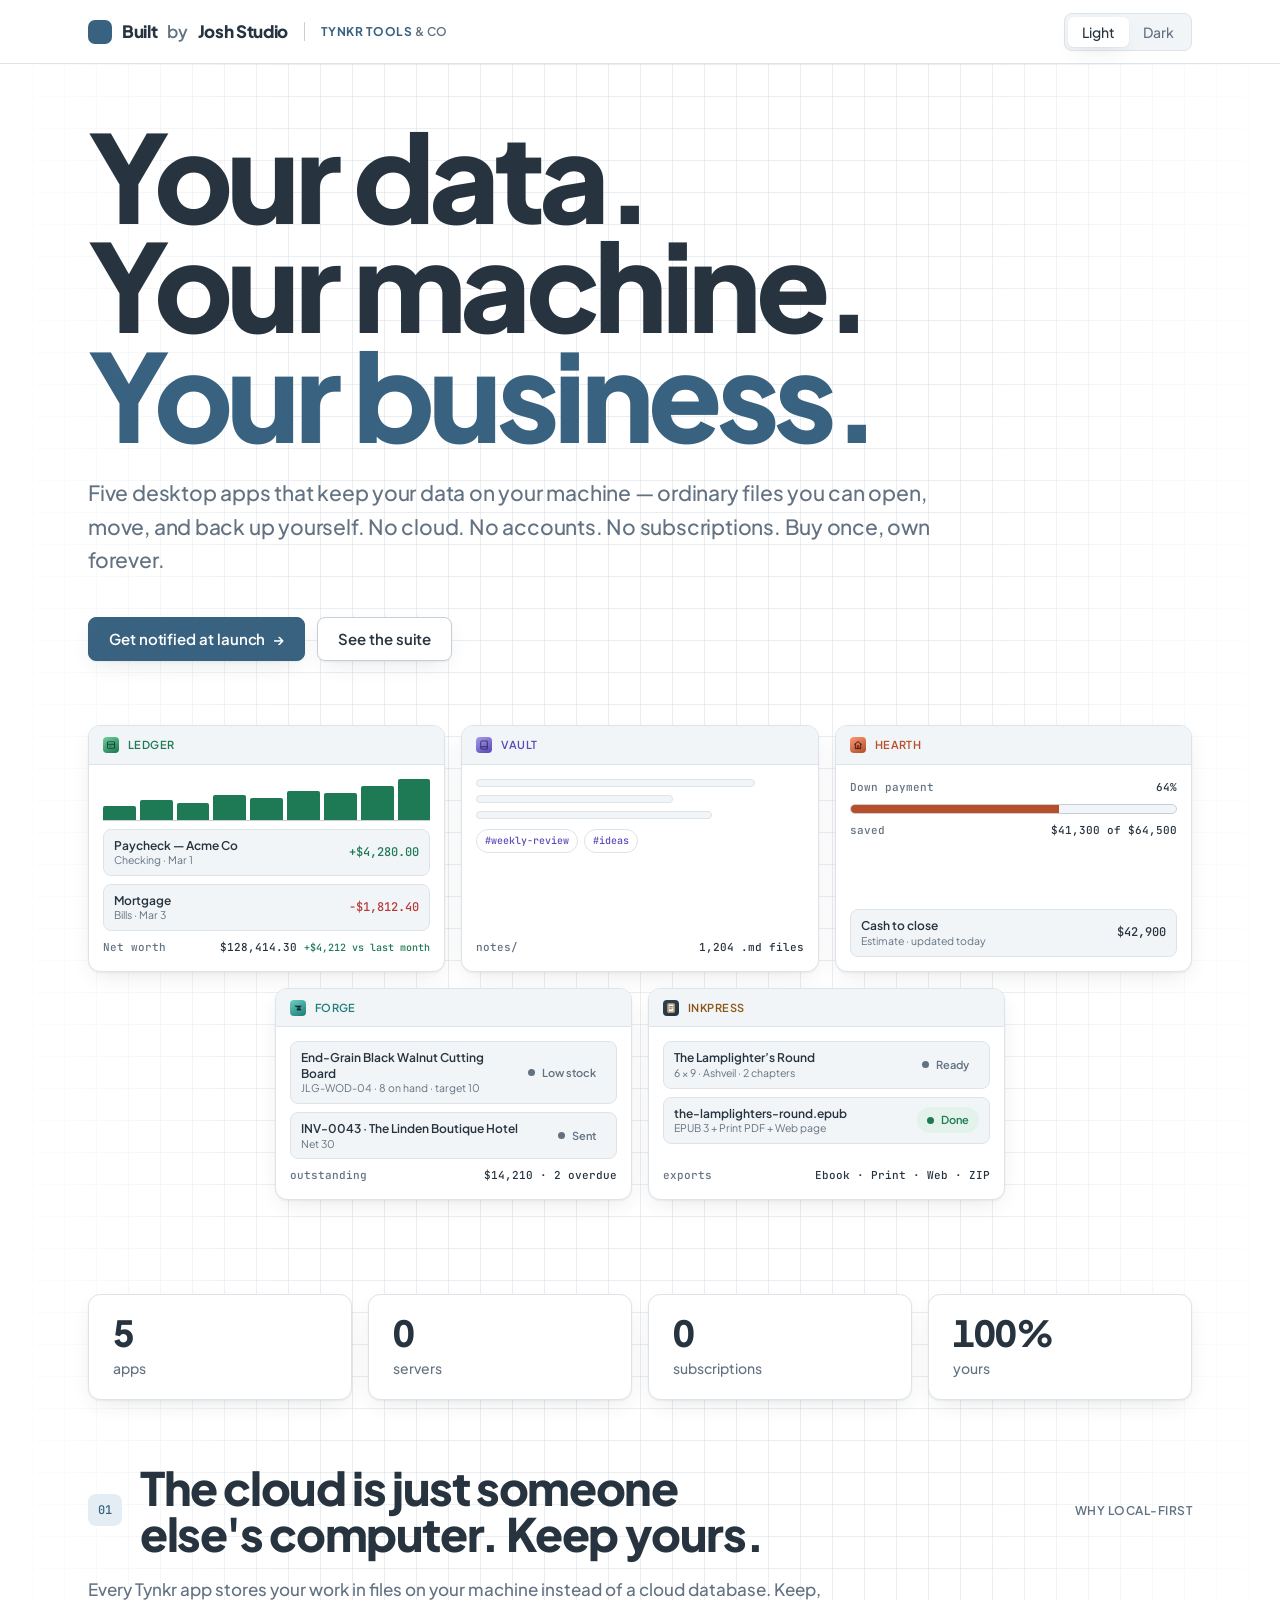
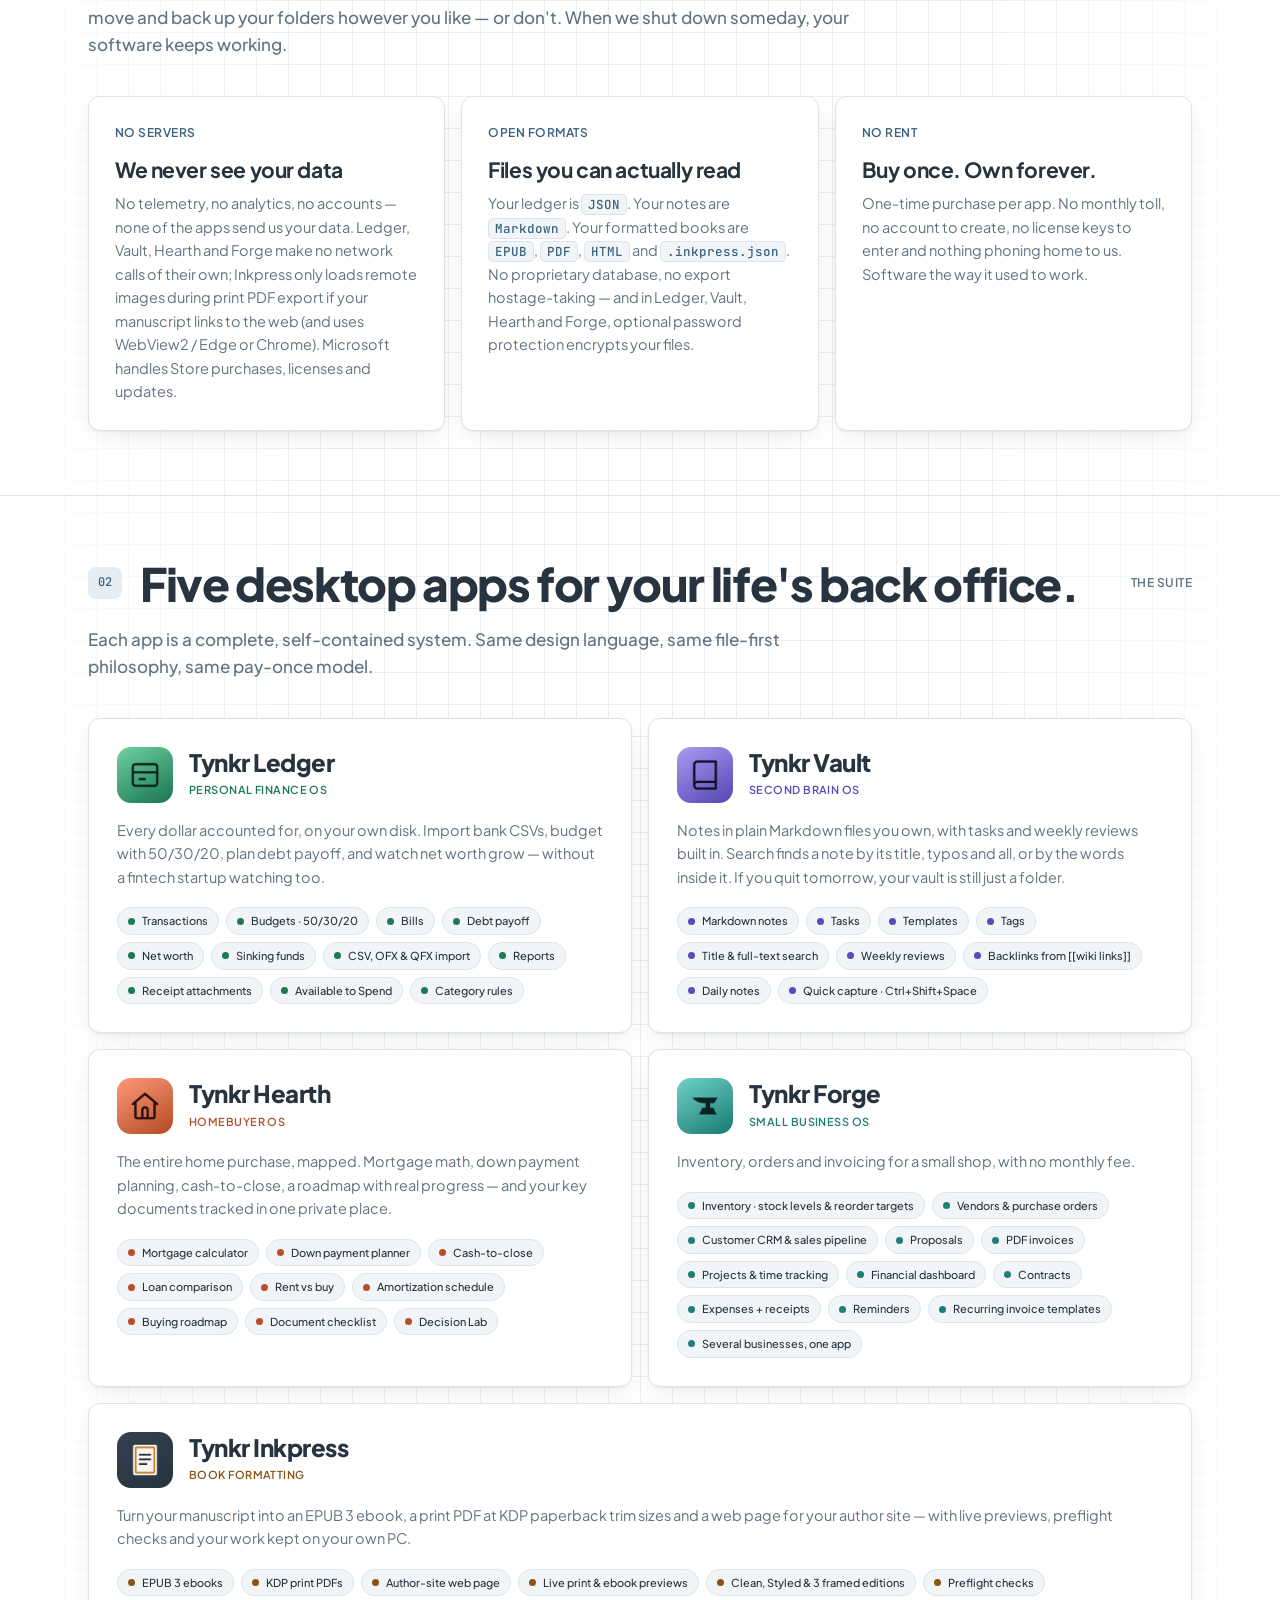
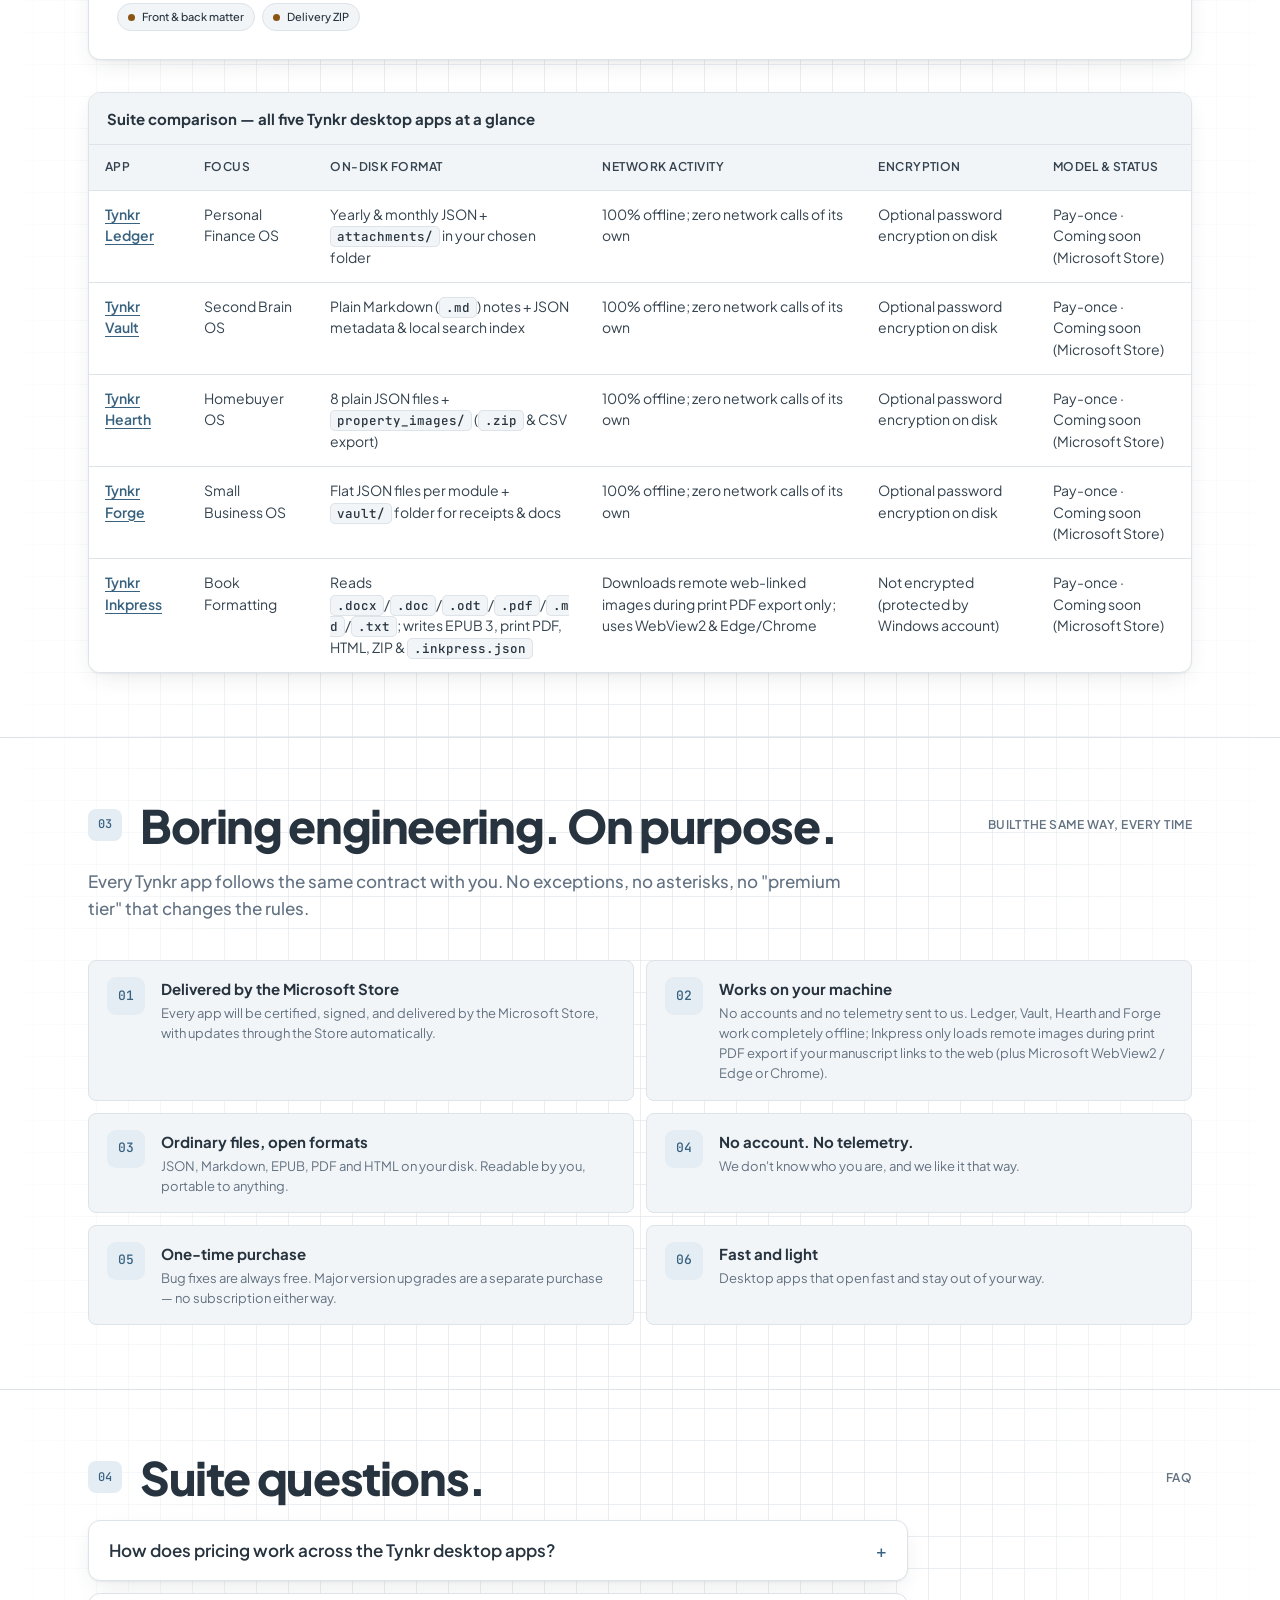
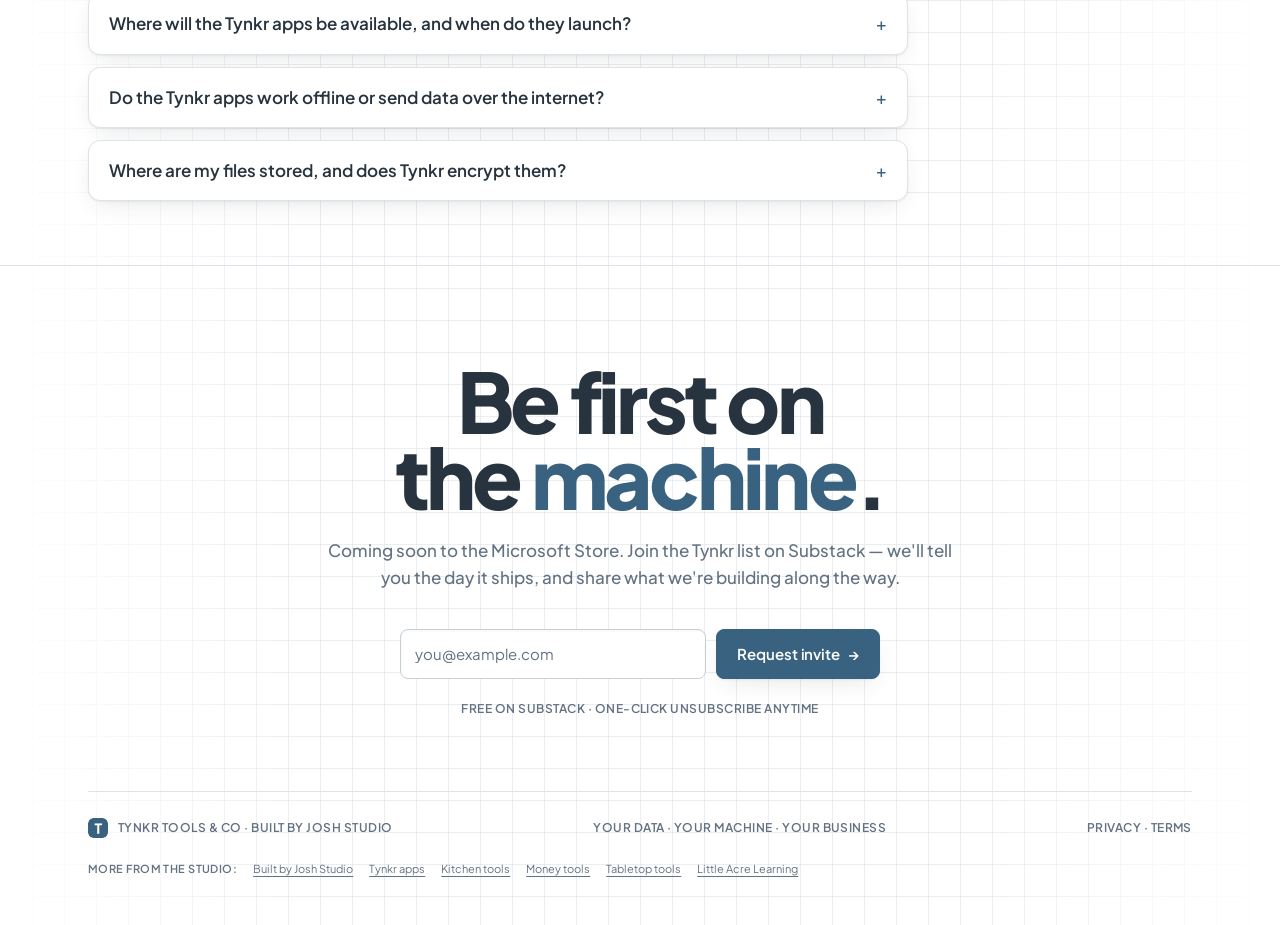
==== commit 825d954d: "SEO/GEO Pass 1 + Pass 2: unified @graph schema, comparison and spec tables, suite FAQ, llms parity" ====
--- a/index.html
+++ b/index.html
@@ -12,17 +12,19 @@
 </script>
 <meta name="viewport" content="width=device-width,initial-scale=1">
 <title>Tynkr Tools &amp; Co — Your data. Your machine. Your business.</title>
-<meta name="description" content="Five privacy-first desktop apps for Windows. Your data in ordinary files on your machine — no cloud, no accounts, no subscriptions.">
+<meta name="description" content="Five local-first desktop apps for Windows — Ledger, Vault, Hearth, Forge, and Inkpress. Ordinary files on your PC; no cloud, accounts, or fees.">
 <meta name="robots" content="max-image-preview:large, max-snippet:-1, max-video-preview:-1">
 <link rel="canonical" href="https://tynkr.builtbyjoshstudio.com/">
 <meta property="og:title" content="Tynkr Tools &amp; Co — Your data. Your machine. Your business.">
-<meta property="og:description" content="Five privacy-first desktop apps for Windows. Your data in ordinary files on your machine — no cloud, no accounts, no subscriptions.">
+<meta property="og:description" content="Five local-first desktop apps for Windows — Ledger, Vault, Hearth, Forge, and Inkpress. Ordinary files on your PC; no cloud, accounts, or fees.">
 <meta property="og:image" content="https://tynkr.builtbyjoshstudio.com/assets/og-card.png">
 <meta property="og:image:width" content="1200">
 <meta property="og:image:height" content="630">
-<meta property="og:image:alt" content="Tynkr Tools & Co — Your data. Your machine. Your business.">
+<meta property="og:image:alt" content="Tynkr Tools &amp; Co — Five local-first Windows desktop apps from Built by Josh Studio LLC.">
 <meta property="og:site_name" content="Tynkr Tools & Co">
 <meta name="twitter:card" content="summary_large_image">
+<meta name="twitter:title" content="Tynkr Tools &amp; Co — Your data. Your machine. Your business.">
+<meta name="twitter:description" content="Five local-first desktop apps for Windows — Ledger, Vault, Hearth, Forge, and Inkpress. Ordinary files on your PC; no cloud, accounts, or fees.">
 <meta name="twitter:image" content="https://tynkr.builtbyjoshstudio.com/assets/og-card.png">
 <link rel="icon" href="/favicon.ico" sizes="any">
 <link rel="icon" type="image/png" sizes="32x32" href="/favicon-32x32.png">
@@ -30,9 +32,128 @@
 <link rel="apple-touch-icon" sizes="180x180" href="/apple-touch-icon.png">
 <meta property="og:type" content="website">
 <meta property="og:url" content="https://tynkr.builtbyjoshstudio.com/">
-<script type="application/ld+json">{"@context":"https://schema.org","@type":"Organization","name":"Tynkr Tools & Co","url":"https://tynkr.builtbyjoshstudio.com/","logo":"https://tynkr.builtbyjoshstudio.com/assets/tynkr-tools-512.png","email":"support@builtbyjoshstudio.com","parentOrganization":{"@type":"Organization","@id":"https://builtbyjoshstudio.com/#organization","name":"Built by Josh Studio LLC","url":"https://builtbyjoshstudio.com/"}}</script>
-<script type="application/ld+json">{"@context":"https://schema.org","@type":"WebSite","name":"Tynkr Tools & Co","url":"https://tynkr.builtbyjoshstudio.com/","description":"Five privacy-first desktop apps for Windows. Your data in ordinary files on your machine — no cloud, no accounts, no subscriptions."}</script>
-<script type="application/ld+json">{"@context":"https://schema.org","@type":"ItemList","name":"Tynkr desktop app suite","itemListElement":[{"@type":"ListItem","position":1,"name":"Tynkr Ledger — Personal Finance OS","url":"https://tynkr.builtbyjoshstudio.com/ledger/"},{"@type":"ListItem","position":2,"name":"Tynkr Vault — Second Brain OS","url":"https://tynkr.builtbyjoshstudio.com/vault/"},{"@type":"ListItem","position":3,"name":"Tynkr Hearth — Homebuyer OS","url":"https://tynkr.builtbyjoshstudio.com/hearth/"},{"@type":"ListItem","position":4,"name":"Tynkr Forge — Small Business OS","url":"https://tynkr.builtbyjoshstudio.com/forge/"},{"@type":"ListItem","position":5,"name":"Tynkr Inkpress — Book Formatting","url":"https://tynkr.builtbyjoshstudio.com/inkpress/"}]}</script>
+<script type="application/ld+json">
+{
+  "@context": "https://schema.org",
+  "@graph": [
+    {
+      "@type": "Organization",
+      "@id": "https://builtbyjoshstudio.com/#organization",
+      "name": "Built by Josh Studio LLC",
+      "legalName": "Built by Josh Studio LLC",
+      "url": "https://builtbyjoshstudio.com/",
+      "email": "mailto:support@builtbyjoshstudio.com",
+      "logo": {
+        "@type": "ImageObject",
+        "url": "https://tynkr.builtbyjoshstudio.com/assets/tynkr-tools-512.png",
+        "width": 512,
+        "height": 512
+      }
+    },
+    {
+      "@type": "WebSite",
+      "@id": "https://tynkr.builtbyjoshstudio.com/#website",
+      "name": "Tynkr Tools & Co",
+      "url": "https://tynkr.builtbyjoshstudio.com/",
+      "description": "Five local-first desktop apps for Windows — Ledger, Vault, Hearth, Forge, and Inkpress. Ordinary files on your PC; no cloud, accounts, or fees.",
+      "inLanguage": "en-US",
+      "publisher": {
+        "@id": "https://builtbyjoshstudio.com/#organization"
+      }
+    },
+    {
+      "@type": "CollectionPage",
+      "@id": "https://tynkr.builtbyjoshstudio.com/#webpage",
+      "url": "https://tynkr.builtbyjoshstudio.com/",
+      "name": "Tynkr Tools & Co — Your data. Your machine. Your business.",
+      "description": "Five local-first desktop apps for Windows — Ledger, Vault, Hearth, Forge, and Inkpress. Ordinary files on your PC; no cloud, accounts, or fees.",
+      "inLanguage": "en-US",
+      "isPartOf": {
+        "@id": "https://tynkr.builtbyjoshstudio.com/#website"
+      },
+      "mainEntity": {
+        "@id": "https://tynkr.builtbyjoshstudio.com/#suite"
+      },
+      "primaryImageOfPage": "https://tynkr.builtbyjoshstudio.com/assets/og-card.png"
+    },
+    {
+      "@type": "ItemList",
+      "name": "Tynkr desktop app suite",
+      "itemListElement": [
+        {
+          "@type": "ListItem",
+          "position": 1,
+          "name": "Tynkr Ledger — Personal Finance OS",
+          "url": "https://tynkr.builtbyjoshstudio.com/ledger/"
+        },
+        {
+          "@type": "ListItem",
+          "position": 2,
+          "name": "Tynkr Vault — Second Brain OS",
+          "url": "https://tynkr.builtbyjoshstudio.com/vault/"
+        },
+        {
+          "@type": "ListItem",
+          "position": 3,
+          "name": "Tynkr Hearth — Homebuyer OS",
+          "url": "https://tynkr.builtbyjoshstudio.com/hearth/"
+        },
+        {
+          "@type": "ListItem",
+          "position": 4,
+          "name": "Tynkr Forge — Small Business OS",
+          "url": "https://tynkr.builtbyjoshstudio.com/forge/"
+        },
+        {
+          "@type": "ListItem",
+          "position": 5,
+          "name": "Tynkr Inkpress — Book Formatting",
+          "url": "https://tynkr.builtbyjoshstudio.com/inkpress/"
+        }
+      ],
+      "@id": "https://tynkr.builtbyjoshstudio.com/#suite"
+    },
+    {
+      "@type": "FAQPage",
+      "@id": "https://tynkr.builtbyjoshstudio.com/#faq",
+      "mainEntity": [
+        {
+          "@type": "Question",
+          "name": "How does pricing work across the Tynkr desktop apps?",
+          "acceptedAnswer": {
+            "@type": "Answer",
+            "text": "Every Tynkr app uses a pay-once model — a one-time purchase per app through the Microsoft Store when it launches. Bug fixes are always free, major version upgrades are a separate purchase, and there are no subscriptions, no accounts, and no in-app upgrades."
+          }
+        },
+        {
+          "@type": "Question",
+          "name": "Where will the Tynkr apps be available, and when do they launch?",
+          "acceptedAnswer": {
+            "@type": "Answer",
+            "text": "All five Tynkr apps are in development and coming soon for Windows. They will be certified, signed, sold, and delivered only through the Microsoft Store, with updates delivered automatically through the Store. You can join the Tynkr Tools & Co Substack list below for launch notifications."
+          }
+        },
+        {
+          "@type": "Question",
+          "name": "Do the Tynkr apps work offline or send data over the internet?",
+          "acceptedAnswer": {
+            "@type": "Answer",
+            "text": "None of the five apps have accounts, telemetry, or analytics, and none send your data to Built by Josh Studio LLC. Tynkr Ledger, Vault, Hearth, and Forge make no network calls of their own and work completely offline. Tynkr Inkpress makes one exception: during print PDF export, it downloads remote images linked from the web in your manuscript (use local images on your PC to avoid any connection); Inkpress also uses Microsoft Edge WebView2 (which includes SmartScreen) and Microsoft Edge or Google Chrome for print PDF export."
+          }
+        },
+        {
+          "@type": "Question",
+          "name": "Where are my files stored, and does Tynkr encrypt them?",
+          "acceptedAnswer": {
+            "@type": "Answer",
+            "text": "Every Tynkr app stores your work in ordinary files on your own Windows PC — JSON, Markdown, EPUB, PDF, and HTML — and uninstalling an app leaves your data in place. Tynkr Ledger, Vault, Hearth, and Forge save in a folder you choose and offer optional password protection that encrypts your files on disk. Tynkr Inkpress saves preferences and default exports in Documents\\Tynkr Inkpress plus a .inkpress.json sidecar next to each manuscript without encrypting them; those files are protected by your Windows account."
+          }
+        }
+      ]
+    }
+  ]
+}
+</script>
 <link rel="preload" href="/fonts/PlusJakartaSans-Variable.woff2" as="font" type="font/woff2" crossorigin>
 <link rel="stylesheet" href="/css/tokens.css">
 <link rel="stylesheet" href="/css/components.css">
@@ -219,6 +340,63 @@
           </div>
         </a>
       </div>
+      <div class="spec-wrap reveal">
+        <table class="spec-table spec-table--compare">
+          <caption>Suite comparison — all five Tynkr desktop apps at a glance</caption>
+          <thead>
+            <tr>
+              <th scope="col">App</th>
+              <th scope="col">Focus</th>
+              <th scope="col">On-disk format</th>
+              <th scope="col">Network activity</th>
+              <th scope="col">Encryption</th>
+              <th scope="col">Model &amp; status</th>
+            </tr>
+          </thead>
+          <tbody>
+            <tr>
+              <th scope="row" data-label="App"><a href="/ledger/">Tynkr Ledger</a></th>
+              <td data-label="Focus">Personal Finance OS</td>
+              <td data-label="On-disk format">Yearly &amp; monthly JSON + <code>attachments/</code> in your chosen folder</td>
+              <td data-label="Network activity">100% offline; zero network calls of its own</td>
+              <td data-label="Encryption">Optional password encryption on disk</td>
+              <td data-label="Model &amp; status">Pay-once · Coming soon (Microsoft Store)</td>
+            </tr>
+            <tr>
+              <th scope="row" data-label="App"><a href="/vault/">Tynkr Vault</a></th>
+              <td data-label="Focus">Second Brain OS</td>
+              <td data-label="On-disk format">Plain Markdown (<code>.md</code>) notes + JSON metadata &amp; local search index</td>
+              <td data-label="Network activity">100% offline; zero network calls of its own</td>
+              <td data-label="Encryption">Optional password encryption on disk</td>
+              <td data-label="Model &amp; status">Pay-once · Coming soon (Microsoft Store)</td>
+            </tr>
+            <tr>
+              <th scope="row" data-label="App"><a href="/hearth/">Tynkr Hearth</a></th>
+              <td data-label="Focus">Homebuyer OS</td>
+              <td data-label="On-disk format">8 plain JSON files + <code>property_images/</code> (<code>.zip</code> &amp; CSV export)</td>
+              <td data-label="Network activity">100% offline; zero network calls of its own</td>
+              <td data-label="Encryption">Optional password encryption on disk</td>
+              <td data-label="Model &amp; status">Pay-once · Coming soon (Microsoft Store)</td>
+            </tr>
+            <tr>
+              <th scope="row" data-label="App"><a href="/forge/">Tynkr Forge</a></th>
+              <td data-label="Focus">Small Business OS</td>
+              <td data-label="On-disk format">Flat JSON files per module + <code>vault/</code> folder for receipts &amp; docs</td>
+              <td data-label="Network activity">100% offline; zero network calls of its own</td>
+              <td data-label="Encryption">Optional password encryption on disk</td>
+              <td data-label="Model &amp; status">Pay-once · Coming soon (Microsoft Store)</td>
+            </tr>
+            <tr>
+              <th scope="row" data-label="App"><a href="/inkpress/">Tynkr Inkpress</a></th>
+              <td data-label="Focus">Book Formatting</td>
+              <td data-label="On-disk format">Reads <code>.docx</code>/<code>.doc</code>/<code>.odt</code>/<code>.pdf</code>/<code>.md</code>/<code>.txt</code>; writes EPUB 3, print PDF, HTML, ZIP &amp; <code>.inkpress.json</code></td>
+              <td data-label="Network activity">Downloads remote web-linked images during print PDF export only; uses WebView2 &amp; Edge/Chrome</td>
+              <td data-label="Encryption">Not encrypted (protected by Windows account)</td>
+              <td data-label="Model &amp; status">Pay-once · Coming soon (Microsoft Store)</td>
+            </tr>
+          </tbody>
+        </table>
+      </div>
     </div>
   </section>
 
@@ -238,6 +416,26 @@
         <div class="li reveal"><div class="av">04</div><div><div class="tt">No account. No telemetry.</div><div class="ss">We don't know who you are, and we like it that way.</div></div></div>
         <div class="li reveal"><div class="av">05</div><div><div class="tt">One-time purchase</div><div class="ss">Bug fixes are always free. Major version upgrades are a separate purchase — no subscription either way.</div></div></div>
         <div class="li reveal"><div class="av">06</div><div><div class="tt">Fast and light</div><div class="ss">Desktop apps that open fast and stay out of your way.</div></div></div>
+      </div>
+    </div>
+  </section>
+
+  <!-- ===== 04 · FAQ ===== -->
+  <section class="s" id="faq" data-screen-label="FAQ">
+    <div class="wrap">
+      <div class="s-head reveal">
+        <span class="s-num">04</span>
+        <h2>Suite questions.</h2>
+        <span class="tag">FAQ</span>
+      </div>
+      <div class="faq">
+        <details class="reveal"><summary>How does pricing work across the Tynkr desktop apps?</summary><p>Every Tynkr app uses a pay-once model — a one-time purchase per app through the Microsoft Store when it launches. Bug fixes are always free, major version upgrades are a separate purchase, and there are no subscriptions, no accounts, and no in-app upgrades.</p></details>
+
+        <details class="reveal"><summary>Where will the Tynkr apps be available, and when do they launch?</summary><p>All five Tynkr apps are in development and coming soon for Windows. They will be certified, signed, sold, and delivered only through the Microsoft Store, with updates delivered automatically through the Store. You can join the Tynkr Tools &amp; Co Substack list below for launch notifications.</p></details>
+
+        <details class="reveal"><summary>Do the Tynkr apps work offline or send data over the internet?</summary><p>None of the five apps have accounts, telemetry, or analytics, and none send your data to Built by Josh Studio LLC. Tynkr Ledger, Vault, Hearth, and Forge make no network calls of their own and work completely offline. Tynkr Inkpress makes one exception: during print PDF export, it downloads remote images linked from the web in your manuscript (use local images on your PC to avoid any connection); Inkpress also uses Microsoft Edge WebView2 (which includes SmartScreen) and Microsoft Edge or Google Chrome for print PDF export.</p></details>
+
+        <details class="reveal"><summary>Where are my files stored, and does Tynkr encrypt them?</summary><p>Every Tynkr app stores your work in ordinary files on your own Windows PC — JSON, Markdown, EPUB, PDF, and HTML — and uninstalling an app leaves your data in place. Tynkr Ledger, Vault, Hearth, and Forge save in a folder you choose and offer optional password protection that encrypts your files on disk. Tynkr Inkpress saves preferences and default exports in Documents\Tynkr Inkpress plus a .inkpress.json sidecar next to each manuscript without encrypting them; those files are protected by your Windows account.</p></details>
       </div>
     </div>
   </section>
@@ -257,11 +455,13 @@
     </div>
   </section>
 
+</main>
+
   <div class="wrap">
-    <div class="foot">
+    <footer class="foot">
       <span class="fb"><img data-appfb="tools" src="assets/tynkr-tools-512.png" alt="" width="512" height="512">TYNKR TOOLS &amp; CO · BUILT BY JOSH STUDIO</span>
       <span>YOUR DATA · YOUR MACHINE · YOUR BUSINESS</span><span><a href="/privacy/">PRIVACY</a> · <a href="/terms/">TERMS</a></span>
-    </div>
+    </footer>
     <nav aria-label="More from Built by Josh Studio" class="studio-links">
       <span>More from the studio:</span>
       <a href="https://builtbyjoshstudio.com/">Built by Josh Studio</a>
@@ -272,8 +472,6 @@
       <a href="https://littleacrelearning.com/">Little Acre Learning</a>
     </nav>
   </div>
-
-</main>
 
 <script>
   document.documentElement.classList.add('js');
--- a/css/tynkr.css
+++ b/css/tynkr.css
@@ -336,3 +336,34 @@
 .shot-dialog figcaption { padding: 12px 4px 0; text-align: center; color: #fff; font-size: 14px; font-weight: 500; }
 .shot-close { position: absolute; top: -44px; right: 0; width: 36px; height: 36px; border-radius: 50%; border: 1px solid rgba(255,255,255,.4); background: rgba(255,255,255,.12); color: #fff; font-size: 22px; line-height: 1; cursor: pointer; }
 .shot-close:focus-visible { outline: 2px solid #fff; outline-offset: 2px; }
+
+/* ==========================================================================
+   SPEC & COMPARISON TABLES (Pass 2 GEO)
+   ========================================================================== */
+.spec-wrap { margin-top: 32px; border: var(--hair); border-radius: var(--r); background: var(--surface); box-shadow: var(--shadow); overflow: hidden; }
+.spec-table { width: 100%; border-collapse: collapse; font-size: var(--text-small); line-height: 1.55; color: var(--ink-2); }
+.spec-table caption { text-align: left; padding: 14px 18px; border-bottom: var(--hair); background: var(--surface-2); font-family: var(--font-display); font-size: var(--text-ui); font-weight: 700; color: var(--ink); }
+.spec-table th, .spec-table td { text-align: left; padding: 13px 16px; border-bottom: var(--hair); vertical-align: top; overflow-wrap: break-word; }
+.spec-table thead th { font-size: var(--text-label); font-weight: 600; letter-spacing: var(--tracking-label); text-transform: uppercase; color: var(--ink-2); background: var(--surface-2); }
+.spec-table--compare tbody th { font-weight: 600; color: var(--ink); background: var(--surface); }
+.spec-table--kv tbody th { width: 220px; font-weight: 600; color: var(--ink); background: var(--surface-2); }
+.spec-table tbody tr:last-child th, .spec-table tbody tr:last-child td { border-bottom: 0; }
+.spec-table a { color: var(--accent); font-weight: 600; text-decoration: underline; text-underline-offset: 3px; }
+.spec-table code { font-family: var(--font-mono); font-size: 12.5px; color: var(--ink); background: var(--surface-2); border: var(--hair); padding: 1px 6px; border-radius: 5px; overflow-wrap: anywhere; }
+.faq summary, .faq details p { overflow-wrap: break-word; }
+
+@media (max-width: 820px) {
+  .spec-table--compare thead { position: absolute; width: 1px; height: 1px; padding: 0; margin: -1px; overflow: hidden; clip: rect(0, 0, 0, 0); white-space: nowrap; border: 0; }
+  .spec-table--compare, .spec-table--compare caption, .spec-table--compare tbody, .spec-table--compare tr, .spec-table--compare th, .spec-table--compare td { display: block; width: 100%; }
+  .spec-table--compare tbody tr { padding: 14px 16px; border-bottom: var(--hair); }
+  .spec-table--compare tbody tr:last-child { border-bottom: 0; }
+  .spec-table--compare tbody th, .spec-table--compare td { display: grid; grid-template-columns: minmax(0, 1fr); gap: 2px; padding: 6px 0; border-bottom: 0; background: var(--surface); }
+  .spec-table--compare tbody th::before, .spec-table--compare td::before { content: attr(data-label); font-size: var(--text-label); font-weight: 600; letter-spacing: var(--tracking-label); text-transform: uppercase; color: var(--ink-2); }
+}
+
+@media (max-width: 640px) {
+  .spec-table--kv, .spec-table--kv caption, .spec-table--kv tbody, .spec-table--kv tr, .spec-table--kv th, .spec-table--kv td { display: block; width: 100%; }
+  .spec-table--kv tbody th { width: 100%; padding: 10px 14px 4px; border-bottom: 0; font-size: var(--text-label); letter-spacing: var(--tracking-label); text-transform: uppercase; color: var(--ink-2); background: var(--surface-2); }
+  .spec-table--kv tbody td { padding: 6px 14px 12px; border-bottom: var(--hair); background: var(--surface); }
+  .spec-table--kv tbody tr:last-child td { border-bottom: 0; }
+}
